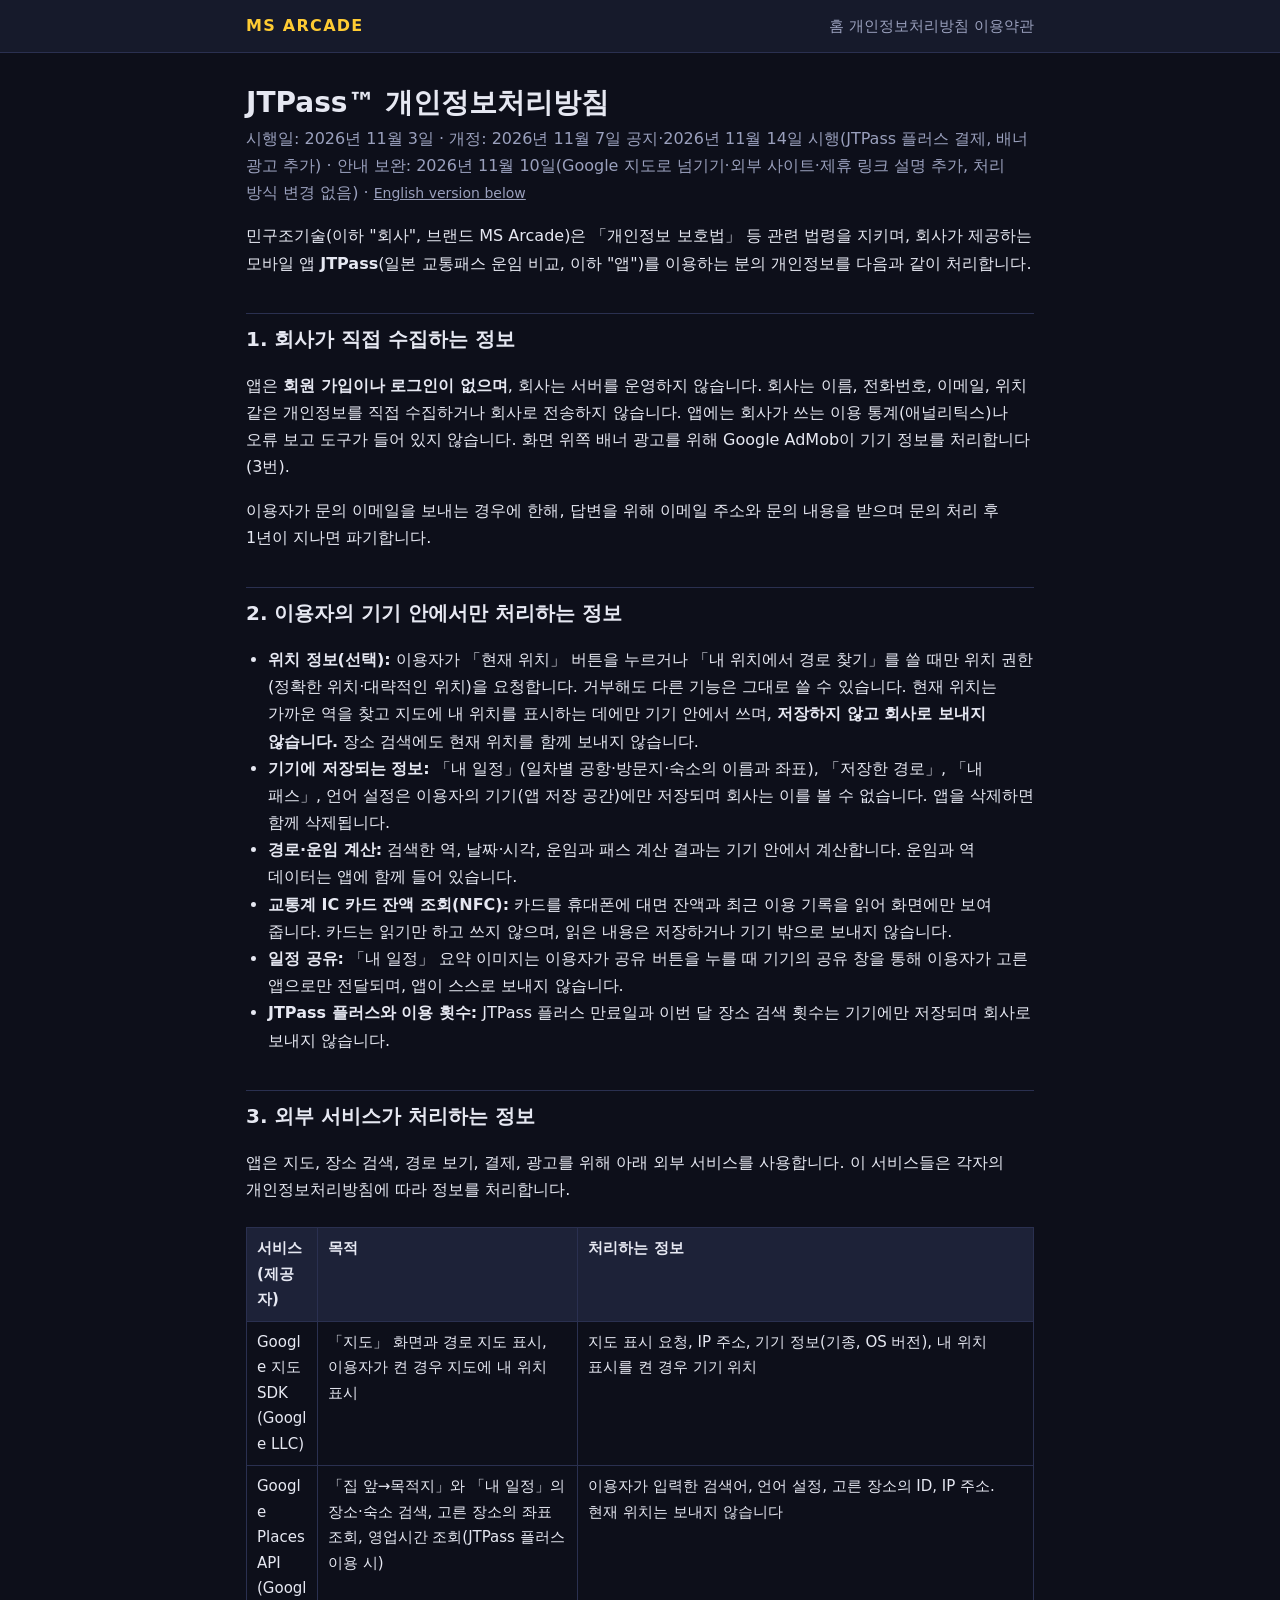
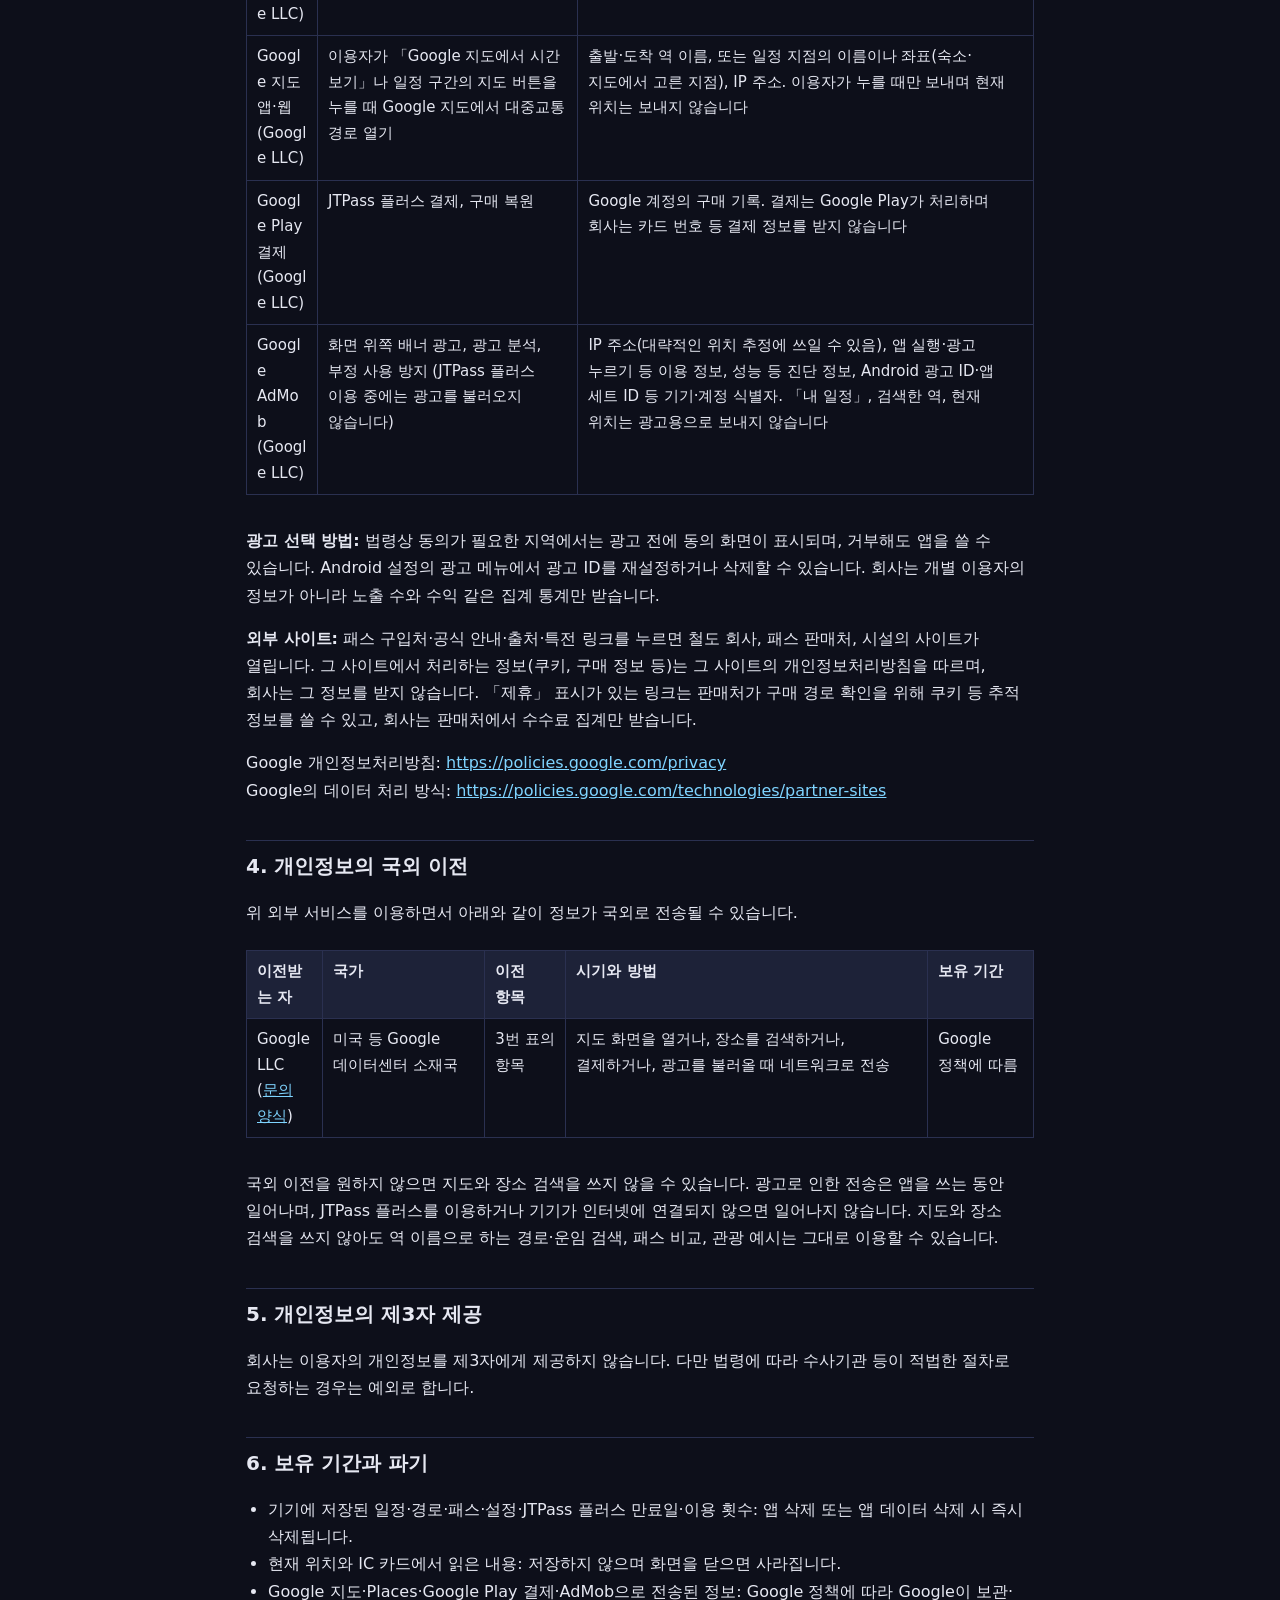
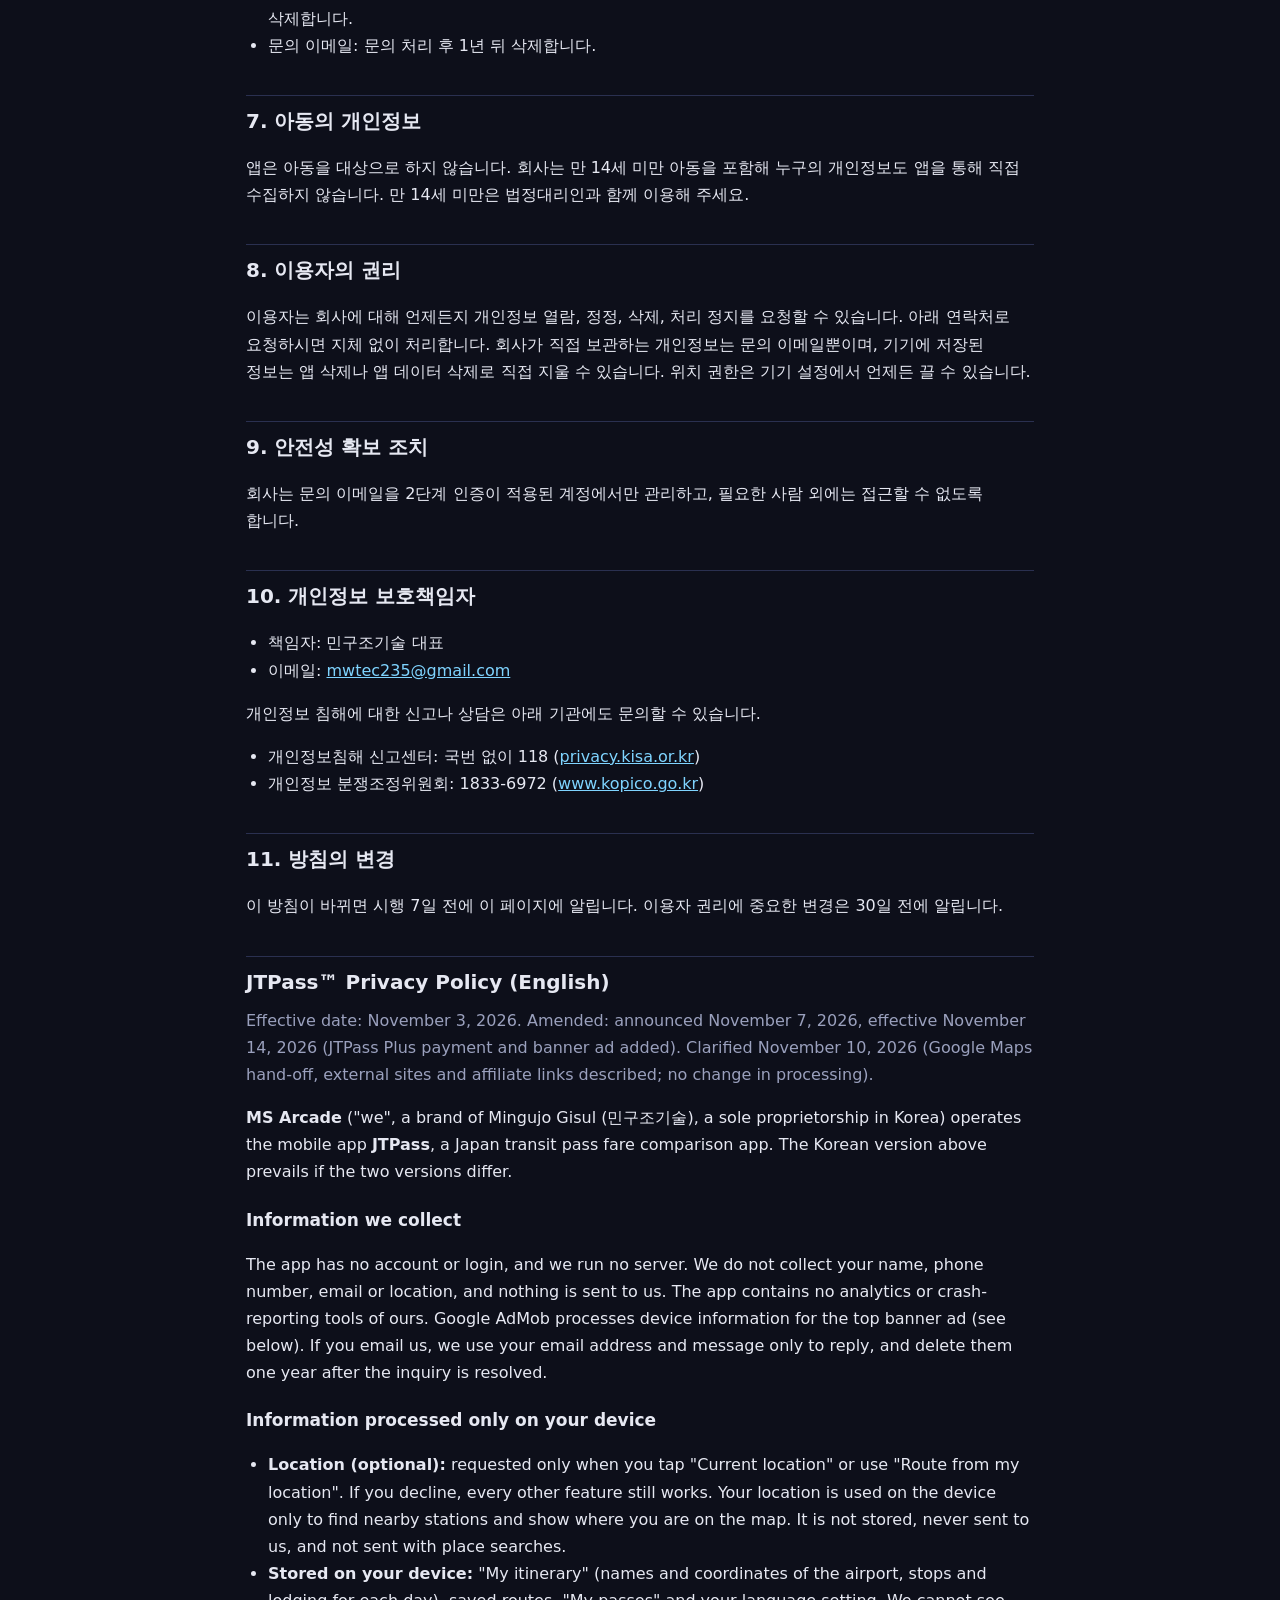
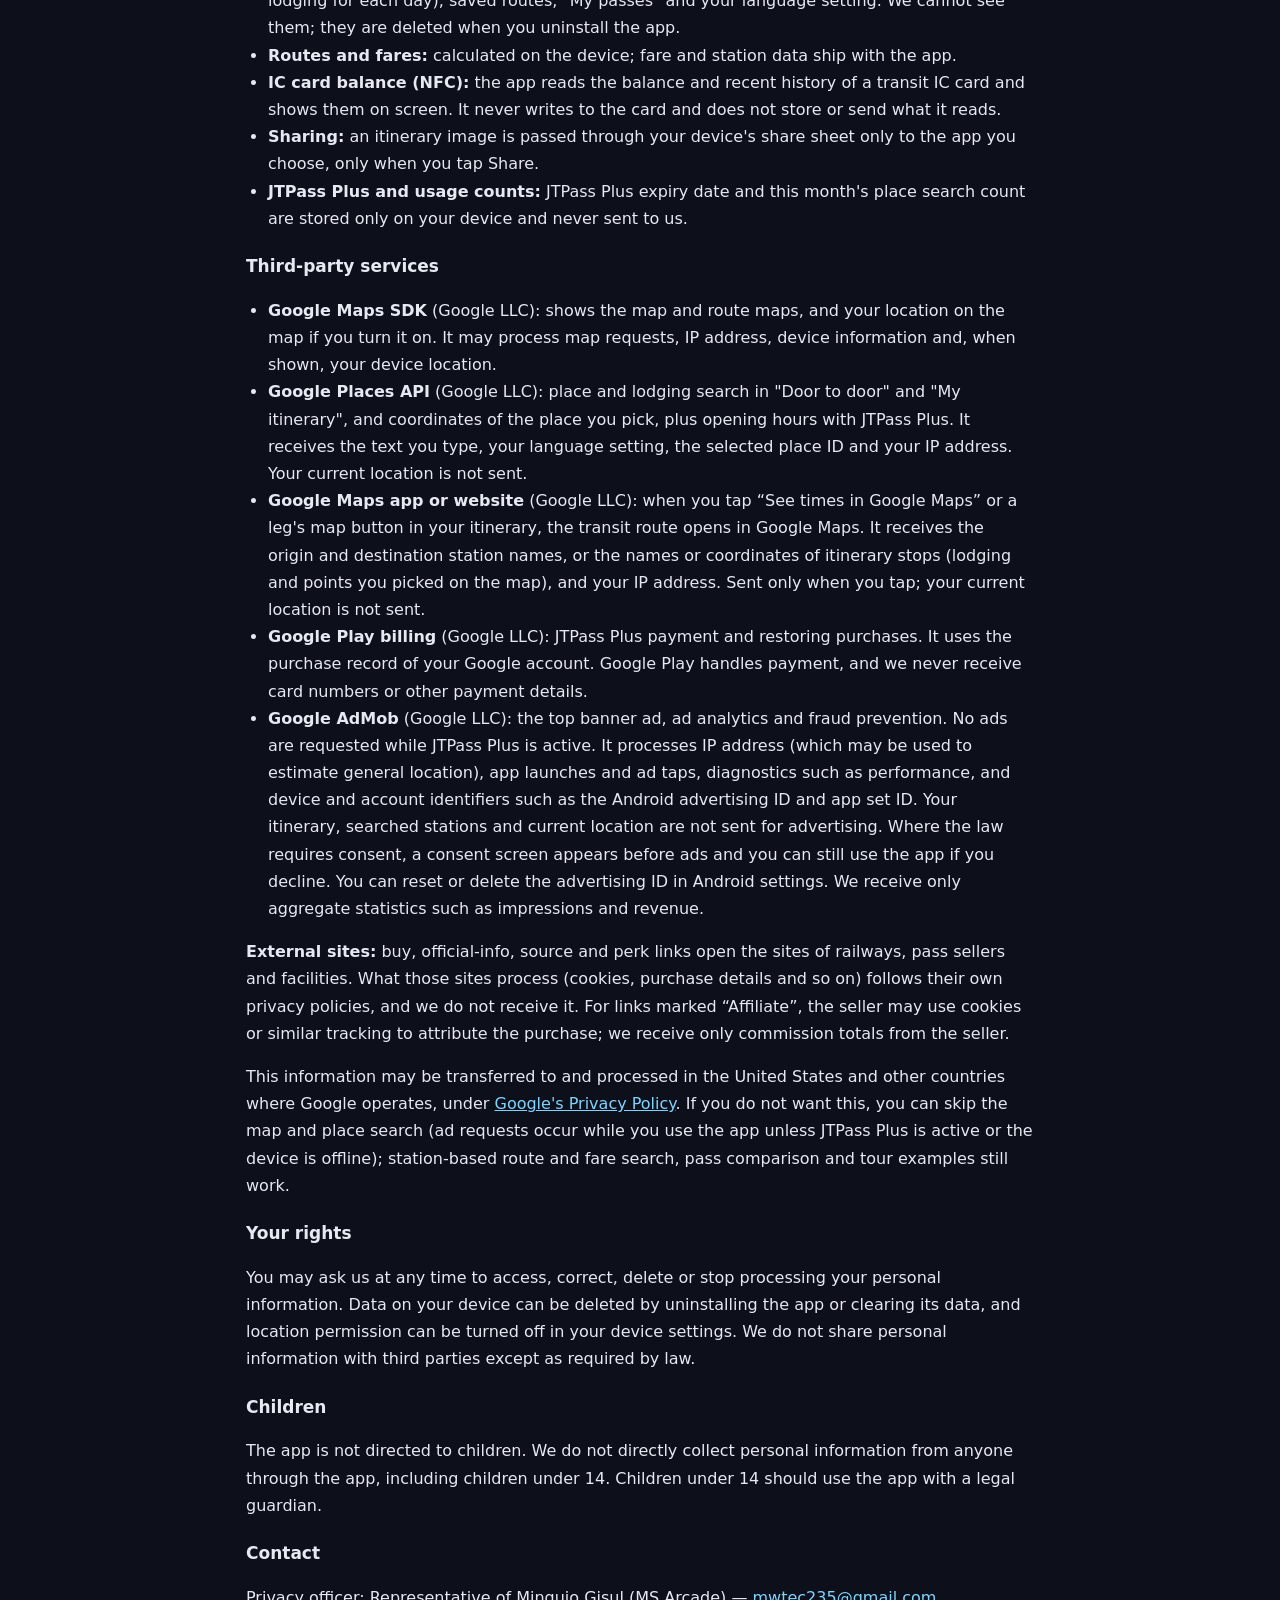
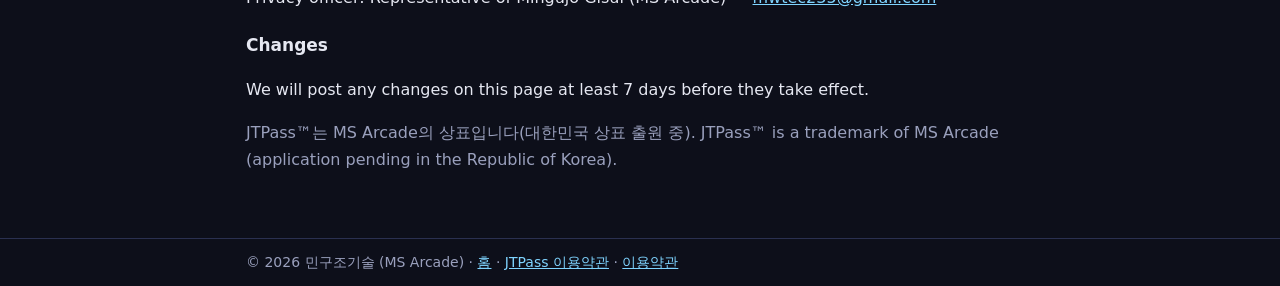
==== jtpass-privacy.html @ 92abe472 "JTPass: trademark mark (TM, application pending in Korea) on page headings and a trademark line on t" ====
<!doctype html>
<html lang="ko">
<head>
<meta charset="utf-8">
<meta name="viewport" content="width=device-width, initial-scale=1">
<title>JTPass 개인정보처리방침 - MS Arcade</title>
<link rel="icon" href="icon.png">
<link rel="stylesheet" href="style.css">
</head>
<body>
<header><div class="bar">
  <a class="brand" href="./">MS ARCADE</a>
  <nav><a href="./">홈</a> <a href="privacy.html">개인정보처리방침</a> <a href="terms.html">이용약관</a></nav>
</div></header>
<main>
<h1>JTPass™ 개인정보처리방침</h1>
<p class="sub">시행일: 2026년 11월 3일 · 개정: 2026년 11월 7일 공지·2026년 11월 14일 시행(JTPass 플러스 결제, 배너 광고 추가) · 안내 보완: 2026년 11월 10일(Google 지도로 넘기기·외부 사이트·제휴 링크 설명 추가, 처리 방식 변경 없음) · <a href="#english" class="lang">English version below</a></p>

<p>민구조기술(이하 "회사", 브랜드 MS Arcade)은 「개인정보 보호법」 등 관련 법령을 지키며,
회사가 제공하는 모바일 앱 <b>JTPass</b>(일본 교통패스 운임 비교, 이하 "앱")를 이용하는 분의 개인정보를 다음과 같이 처리합니다.</p>

<h2>1. 회사가 직접 수집하는 정보</h2>
<p>앱은 <b>회원 가입이나 로그인이 없으며</b>, 회사는 서버를 운영하지 않습니다. 회사는 이름, 전화번호, 이메일, 위치 같은 개인정보를 직접 수집하거나 회사로 전송하지 않습니다.
앱에는 회사가 쓰는 이용 통계(애널리틱스)나 오류 보고 도구가 들어 있지 않습니다. 화면 위쪽 배너 광고를 위해 Google AdMob이 기기 정보를 처리합니다(3번).</p>
<p>이용자가 문의 이메일을 보내는 경우에 한해, 답변을 위해 이메일 주소와 문의 내용을 받으며 문의 처리 후 1년이 지나면 파기합니다.</p>

<h2>2. 이용자의 기기 안에서만 처리하는 정보</h2>
<ul>
<li><b>위치 정보(선택):</b> 이용자가 「현재 위치」 버튼을 누르거나 「내 위치에서 경로 찾기」를 쓸 때만 위치 권한(정확한 위치·대략적인 위치)을 요청합니다. 거부해도 다른 기능은 그대로 쓸 수 있습니다. 현재 위치는 가까운 역을 찾고 지도에 내 위치를 표시하는 데에만 기기 안에서 쓰며, <b>저장하지 않고 회사로 보내지 않습니다.</b> 장소 검색에도 현재 위치를 함께 보내지 않습니다.</li>
<li><b>기기에 저장되는 정보:</b> 「내 일정」(일차별 공항·방문지·숙소의 이름과 좌표), 「저장한 경로」, 「내 패스」, 언어 설정은 이용자의 기기(앱 저장 공간)에만 저장되며 회사는 이를 볼 수 없습니다. 앱을 삭제하면 함께 삭제됩니다.</li>
<li><b>경로·운임 계산:</b> 검색한 역, 날짜·시각, 운임과 패스 계산 결과는 기기 안에서 계산합니다. 운임과 역 데이터는 앱에 함께 들어 있습니다.</li>
<li><b>교통계 IC 카드 잔액 조회(NFC):</b> 카드를 휴대폰에 대면 잔액과 최근 이용 기록을 읽어 화면에만 보여 줍니다. 카드는 읽기만 하고 쓰지 않으며, 읽은 내용은 저장하거나 기기 밖으로 보내지 않습니다.</li>
<li><b>일정 공유:</b> 「내 일정」 요약 이미지는 이용자가 공유 버튼을 누를 때 기기의 공유 창을 통해 이용자가 고른 앱으로만 전달되며, 앱이 스스로 보내지 않습니다.</li>
<li><b>JTPass 플러스와 이용 횟수:</b> JTPass 플러스 만료일과 이번 달 장소 검색 횟수는 기기에만 저장되며 회사로 보내지 않습니다.</li>
</ul>

<h2>3. 외부 서비스가 처리하는 정보</h2>
<p>앱은 지도, 장소 검색, 경로 보기, 결제, 광고를 위해 아래 외부 서비스를 사용합니다. 이 서비스들은 각자의 개인정보처리방침에 따라 정보를 처리합니다.</p>
<div class="tablewrap"><table>
<tr><th>서비스(제공자)</th><th>목적</th><th>처리하는 정보</th></tr>
<tr><td>Google 지도 SDK<br>(Google LLC)</td><td>「지도」 화면과 경로 지도 표시, 이용자가 켠 경우 지도에 내 위치 표시</td><td>지도 표시 요청, IP 주소, 기기 정보(기종, OS 버전), 내 위치 표시를 켠 경우 기기 위치</td></tr>
<tr><td>Google Places API<br>(Google LLC)</td><td>「집 앞→목적지」와 「내 일정」의 장소·숙소 검색, 고른 장소의 좌표 조회, 영업시간 조회(JTPass 플러스 이용 시)</td><td>이용자가 입력한 검색어, 언어 설정, 고른 장소의 ID, IP 주소. 현재 위치는 보내지 않습니다</td></tr>
<tr><td>Google 지도 앱·웹<br>(Google LLC)</td><td>이용자가 「Google 지도에서 시간 보기」나 일정 구간의 지도 버튼을 누를 때 Google 지도에서 대중교통 경로 열기</td><td>출발·도착 역 이름, 또는 일정 지점의 이름이나 좌표(숙소·지도에서 고른 지점), IP 주소. 이용자가 누를 때만 보내며 현재 위치는 보내지 않습니다</td></tr>
<tr><td>Google Play 결제<br>(Google LLC)</td><td>JTPass 플러스 결제, 구매 복원</td><td>Google 계정의 구매 기록. 결제는 Google Play가 처리하며 회사는 카드 번호 등 결제 정보를 받지 않습니다</td></tr>
<tr><td>Google AdMob<br>(Google LLC)</td><td>화면 위쪽 배너 광고, 광고 분석, 부정 사용 방지 (JTPass 플러스 이용 중에는 광고를 불러오지 않습니다)</td><td>IP 주소(대략적인 위치 추정에 쓰일 수 있음), 앱 실행·광고 누르기 등 이용 정보, 성능 등 진단 정보, Android 광고 ID·앱 세트 ID 등 기기·계정 식별자. 「내 일정」, 검색한 역, 현재 위치는 광고용으로 보내지 않습니다</td></tr>
</table></div>
<p><b>광고 선택 방법:</b> 법령상 동의가 필요한 지역에서는 광고 전에 동의 화면이 표시되며, 거부해도 앱을 쓸 수 있습니다. Android 설정의 광고 메뉴에서 광고 ID를 재설정하거나 삭제할 수 있습니다. 회사는 개별 이용자의 정보가 아니라 노출 수와 수익 같은 집계 통계만 받습니다.</p>
<p><b>외부 사이트:</b> 패스 구입처·공식 안내·출처·특전 링크를 누르면 철도 회사, 패스 판매처, 시설의 사이트가 열립니다. 그 사이트에서 처리하는 정보(쿠키, 구매 정보 등)는 그 사이트의 개인정보처리방침을 따르며, 회사는 그 정보를 받지 않습니다. 「제휴」 표시가 있는 링크는 판매처가 구매 경로 확인을 위해 쿠키 등 추적 정보를 쓸 수 있고, 회사는 판매처에서 수수료 집계만 받습니다.</p>
<p>Google 개인정보처리방침: <a href="https://policies.google.com/privacy?hl=ko">https://policies.google.com/privacy</a><br>
Google의 데이터 처리 방식: <a href="https://policies.google.com/technologies/partner-sites?hl=ko">https://policies.google.com/technologies/partner-sites</a></p>

<h2>4. 개인정보의 국외 이전</h2>
<p>위 외부 서비스를 이용하면서 아래와 같이 정보가 국외로 전송될 수 있습니다.</p>
<div class="tablewrap"><table>
<tr><th>이전받는 자</th><th>국가</th><th>이전 항목</th><th>시기와 방법</th><th>보유 기간</th></tr>
<tr><td>Google LLC<br>(<a href="https://support.google.com/policies/contact/general_privacy_form">문의 양식</a>)</td><td>미국 등 Google 데이터센터 소재국</td><td>3번 표의 항목</td><td>지도 화면을 열거나, 장소를 검색하거나, 결제하거나, 광고를 불러올 때 네트워크로 전송</td><td>Google 정책에 따름</td></tr>
</table></div>
<p>국외 이전을 원하지 않으면 지도와 장소 검색을 쓰지 않을 수 있습니다. 광고로 인한 전송은 앱을 쓰는 동안 일어나며, JTPass 플러스를 이용하거나 기기가 인터넷에 연결되지 않으면 일어나지 않습니다. 지도와 장소 검색을 쓰지 않아도 역 이름으로 하는 경로·운임 검색, 패스 비교, 관광 예시는 그대로 이용할 수 있습니다.</p>

<h2>5. 개인정보의 제3자 제공</h2>
<p>회사는 이용자의 개인정보를 제3자에게 제공하지 않습니다. 다만 법령에 따라 수사기관 등이 적법한 절차로 요청하는 경우는 예외로 합니다.</p>

<h2>6. 보유 기간과 파기</h2>
<ul>
<li>기기에 저장된 일정·경로·패스·설정·JTPass 플러스 만료일·이용 횟수: 앱 삭제 또는 앱 데이터 삭제 시 즉시 삭제됩니다.</li>
<li>현재 위치와 IC 카드에서 읽은 내용: 저장하지 않으며 화면을 닫으면 사라집니다.</li>
<li>Google 지도·Places·Google Play 결제·AdMob으로 전송된 정보: Google 정책에 따라 Google이 보관·삭제합니다.</li>
<li>문의 이메일: 문의 처리 후 1년 뒤 삭제합니다.</li>
</ul>

<h2>7. 아동의 개인정보</h2>
<p>앱은 아동을 대상으로 하지 않습니다. 회사는 만 14세 미만 아동을 포함해 누구의 개인정보도 앱을 통해 직접 수집하지 않습니다. 만 14세 미만은 법정대리인과 함께 이용해 주세요.</p>

<h2>8. 이용자의 권리</h2>
<p>이용자는 회사에 대해 언제든지 개인정보 열람, 정정, 삭제, 처리 정지를 요청할 수 있습니다. 아래 연락처로 요청하시면 지체 없이 처리합니다.
회사가 직접 보관하는 개인정보는 문의 이메일뿐이며, 기기에 저장된 정보는 앱 삭제나 앱 데이터 삭제로 직접 지울 수 있습니다. 위치 권한은 기기 설정에서 언제든 끌 수 있습니다.</p>

<h2>9. 안전성 확보 조치</h2>
<p>회사는 문의 이메일을 2단계 인증이 적용된 계정에서만 관리하고, 필요한 사람 외에는 접근할 수 없도록 합니다.</p>

<h2>10. 개인정보 보호책임자</h2>
<ul>
<li>책임자: 민구조기술 대표</li>
<li>이메일: <a href="mailto:mwtec235@gmail.com">mwtec235@gmail.com</a></li>
</ul>
<p>개인정보 침해에 대한 신고나 상담은 아래 기관에도 문의할 수 있습니다.</p>
<ul>
<li>개인정보침해 신고센터: 국번 없이 118 (<a href="https://privacy.kisa.or.kr">privacy.kisa.or.kr</a>)</li>
<li>개인정보 분쟁조정위원회: 1833-6972 (<a href="https://www.kopico.go.kr">www.kopico.go.kr</a>)</li>
</ul>

<h2>11. 방침의 변경</h2>
<p>이 방침이 바뀌면 시행 7일 전에 이 페이지에 알립니다. 이용자 권리에 중요한 변경은 30일 전에 알립니다.</p>

<h2 id="english" lang="en">JTPass™ Privacy Policy (English)</h2>
<div lang="en">
<p class="sub">Effective date: November 3, 2026. Amended: announced November 7, 2026, effective November 14, 2026 (JTPass Plus payment and banner ad added). Clarified November 10, 2026 (Google Maps hand-off, external sites and affiliate links described; no change in processing).</p>
<p><b>MS Arcade</b> ("we", a brand of Mingujo Gisul (민구조기술), a sole proprietorship in Korea) operates the mobile app <b>JTPass</b>, a Japan transit pass fare comparison app. The Korean version above prevails if the two versions differ.</p>
<h3>Information we collect</h3>
<p>The app has no account or login, and we run no server. We do not collect your name, phone number, email or location, and nothing is sent to us. The app contains no analytics or crash-reporting tools of ours. Google AdMob processes device information for the top banner ad (see below).
If you email us, we use your email address and message only to reply, and delete them one year after the inquiry is resolved.</p>
<h3>Information processed only on your device</h3>
<ul>
<li><b>Location (optional):</b> requested only when you tap "Current location" or use "Route from my location". If you decline, every other feature still works. Your location is used on the device only to find nearby stations and show where you are on the map. It is not stored, never sent to us, and not sent with place searches.</li>
<li><b>Stored on your device:</b> "My itinerary" (names and coordinates of the airport, stops and lodging for each day), saved routes, "My passes" and your language setting. We cannot see them; they are deleted when you uninstall the app.</li>
<li><b>Routes and fares:</b> calculated on the device; fare and station data ship with the app.</li>
<li><b>IC card balance (NFC):</b> the app reads the balance and recent history of a transit IC card and shows them on screen. It never writes to the card and does not store or send what it reads.</li>
<li><b>Sharing:</b> an itinerary image is passed through your device's share sheet only to the app you choose, only when you tap Share.</li>
<li><b>JTPass Plus and usage counts:</b> JTPass Plus expiry date and this month's place search count are stored only on your device and never sent to us.</li>
</ul>
<h3>Third-party services</h3>
<ul>
<li><b>Google Maps SDK</b> (Google LLC): shows the map and route maps, and your location on the map if you turn it on. It may process map requests, IP address, device information and, when shown, your device location.</li>
<li><b>Google Places API</b> (Google LLC): place and lodging search in "Door to door" and "My itinerary", and coordinates of the place you pick, plus opening hours with JTPass Plus. It receives the text you type, your language setting, the selected place ID and your IP address. Your current location is not sent.</li>
<li><b>Google Maps app or website</b> (Google LLC): when you tap “See times in Google Maps” or a leg's map button in your itinerary, the transit route opens in Google Maps. It receives the origin and destination station names, or the names or coordinates of itinerary stops (lodging and points you picked on the map), and your IP address. Sent only when you tap; your current location is not sent.</li>
<li><b>Google Play billing</b> (Google LLC): JTPass Plus payment and restoring purchases. It uses the purchase record of your Google account. Google Play handles payment, and we never receive card numbers or other payment details.</li>
<li><b>Google AdMob</b> (Google LLC): the top banner ad, ad analytics and fraud prevention. No ads are requested while JTPass Plus is active. It processes IP address (which may be used to estimate general location), app launches and ad taps, diagnostics such as performance, and device and account identifiers such as the Android advertising ID and app set ID. Your itinerary, searched stations and current location are not sent for advertising. Where the law requires consent, a consent screen appears before ads and you can still use the app if you decline. You can reset or delete the advertising ID in Android settings. We receive only aggregate statistics such as impressions and revenue.</li>
</ul>
<p><b>External sites:</b> buy, official-info, source and perk links open the sites of railways, pass sellers and facilities. What those sites process (cookies, purchase details and so on) follows their own privacy policies, and we do not receive it. For links marked “Affiliate”, the seller may use cookies or similar tracking to attribute the purchase; we receive only commission totals from the seller.</p>
<p>This information may be transferred to and processed in the United States and other countries where Google operates, under <a href="https://policies.google.com/privacy">Google's Privacy Policy</a>. If you do not want this, you can skip the map and place search (ad requests occur while you use the app unless JTPass Plus is active or the device is offline); station-based route and fare search, pass comparison and tour examples still work.</p>
<h3>Your rights</h3>
<p>You may ask us at any time to access, correct, delete or stop processing your personal information. Data on your device can be deleted by uninstalling the app or clearing its data, and location permission can be turned off in your device settings. We do not share personal information with third parties except as required by law.</p>
<h3>Children</h3>
<p>The app is not directed to children. We do not directly collect personal information from anyone through the app, including children under 14. Children under 14 should use the app with a legal guardian.</p>
<h3>Contact</h3>
<p>Privacy officer: Representative of Mingujo Gisul (MS Arcade) — <a href="mailto:mwtec235@gmail.com">mwtec235@gmail.com</a></p>
<h3>Changes</h3>
<p>We will post any changes on this page at least 7 days before they take effect.</p>
</div>
<p class="sub" id="trademark">JTPass™는 MS Arcade의 상표입니다(대한민국 상표 출원 중). <span lang="en">JTPass™ is a trademark of MS Arcade (application pending in the Republic of Korea).</span></p>
</main>
<footer><div class="bar">© 2026 민구조기술 (MS Arcade) · <a href="./">홈</a> · <a href="jtpass-terms.html">JTPass 이용약관</a> · <a href="terms.html">이용약관</a></div></footer>
</body>
</html>
---- style.css ----
:root {
  --bg: #0d0f1a;
  --panel: #161a2b;
  --line: #2a3050;
  --text: #e6e8f2;
  --muted: #9aa0bd;
  --accent: #ffcc33;
  --accent2: #ff5a5a;
  --link: #7fd4ff;
}
* { box-sizing: border-box; }
html { -webkit-text-size-adjust: 100%; }
body {
  margin: 0;
  background: var(--bg);
  color: var(--text);
  font: 16px/1.7 system-ui, -apple-system, "Segoe UI", "Malgun Gothic", "Apple SD Gothic Neo", sans-serif;
  word-break: keep-all;
  overflow-wrap: anywhere;
}
a { color: var(--link); }
header {
  border-bottom: 1px solid var(--line);
  background: var(--panel);
}
.bar {
  max-width: 820px;
  margin: 0 auto;
  padding: 12px 16px;
  display: flex;
  flex-wrap: wrap;
  gap: 8px 20px;
  align-items: center;
}
.brand {
  font-weight: 800;
  letter-spacing: .08em;
  color: var(--accent);
  text-decoration: none;
  margin-right: auto;
}
nav a { color: var(--muted); text-decoration: none; font-size: 15px; }
nav a:hover, nav a[aria-current] { color: var(--text); }
main { max-width: 820px; margin: 0 auto; padding: 24px 16px 48px; }
h1 { font-size: 28px; line-height: 1.3; margin: 8px 0 4px; }
h2 { font-size: 20px; margin: 36px 0 8px; padding-top: 8px; border-top: 1px solid var(--line); }
h3 { font-size: 17px; margin: 20px 0 4px; }
.sub { color: var(--muted); margin: 0 0 16px; }
.hero { display: flex; gap: 20px; align-items: center; flex-wrap: wrap; margin: 16px 0 8px; }
.hero img {
  width: 96px; height: 96px;
  image-rendering: pixelated;
  border-radius: 20px;
  border: 2px solid var(--line);
}
.title {
  font-size: 34px;
  font-weight: 900;
  letter-spacing: .06em;
  color: var(--accent);
  text-shadow: 3px 3px 0 var(--accent2);
  margin: 0;
}
.card {
  background: var(--panel);
  border: 1px solid var(--line);
  border-radius: 10px;
  padding: 16px 18px;
  margin: 16px 0;
}
.lang { font-size: 14px; color: var(--muted); }
table { border-collapse: collapse; width: 100%; margin: 8px 0 16px; font-size: 15px; }
.tablewrap { overflow-x: auto; }
th, td { border: 1px solid var(--line); padding: 8px 10px; text-align: left; vertical-align: top; }
th { background: #1d2238; }
ul, ol { padding-left: 22px; }
footer {
  border-top: 1px solid var(--line);
  color: var(--muted);
  font-size: 14px;
}
footer .bar { display: block; }
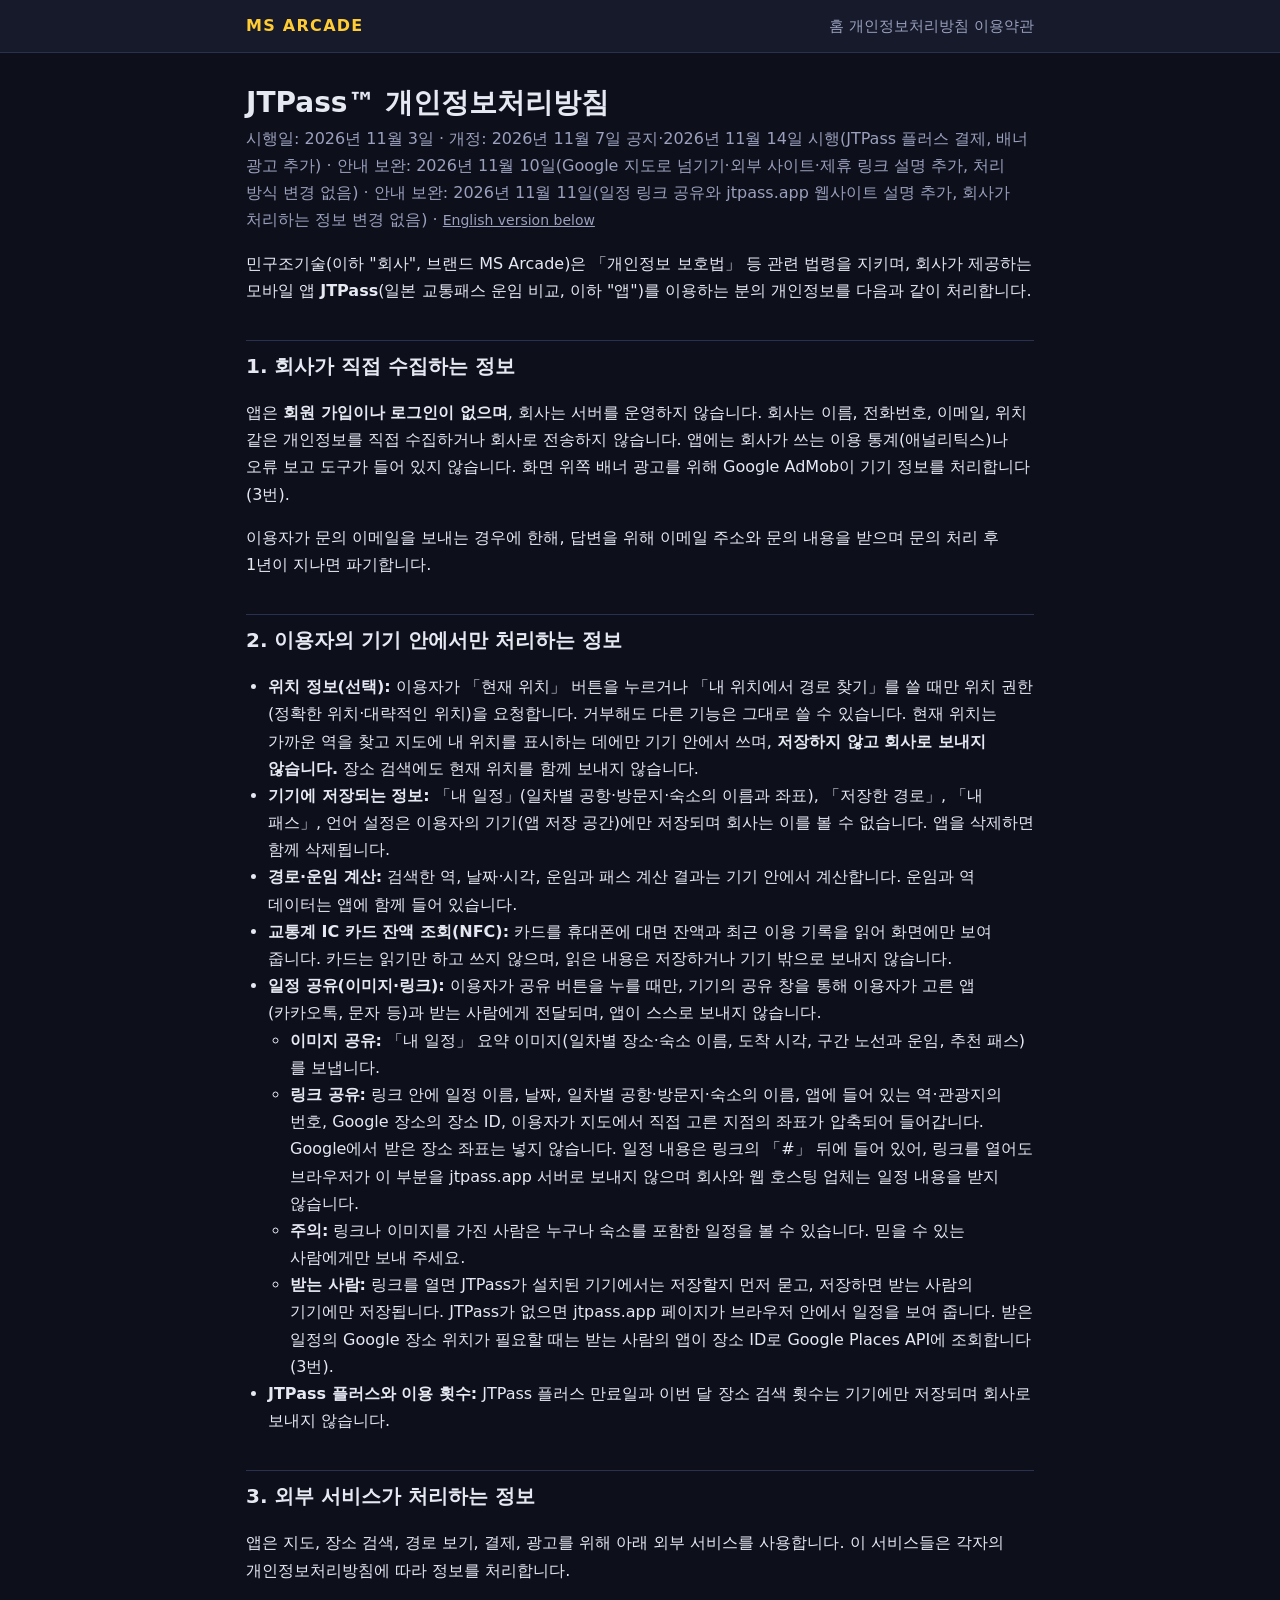
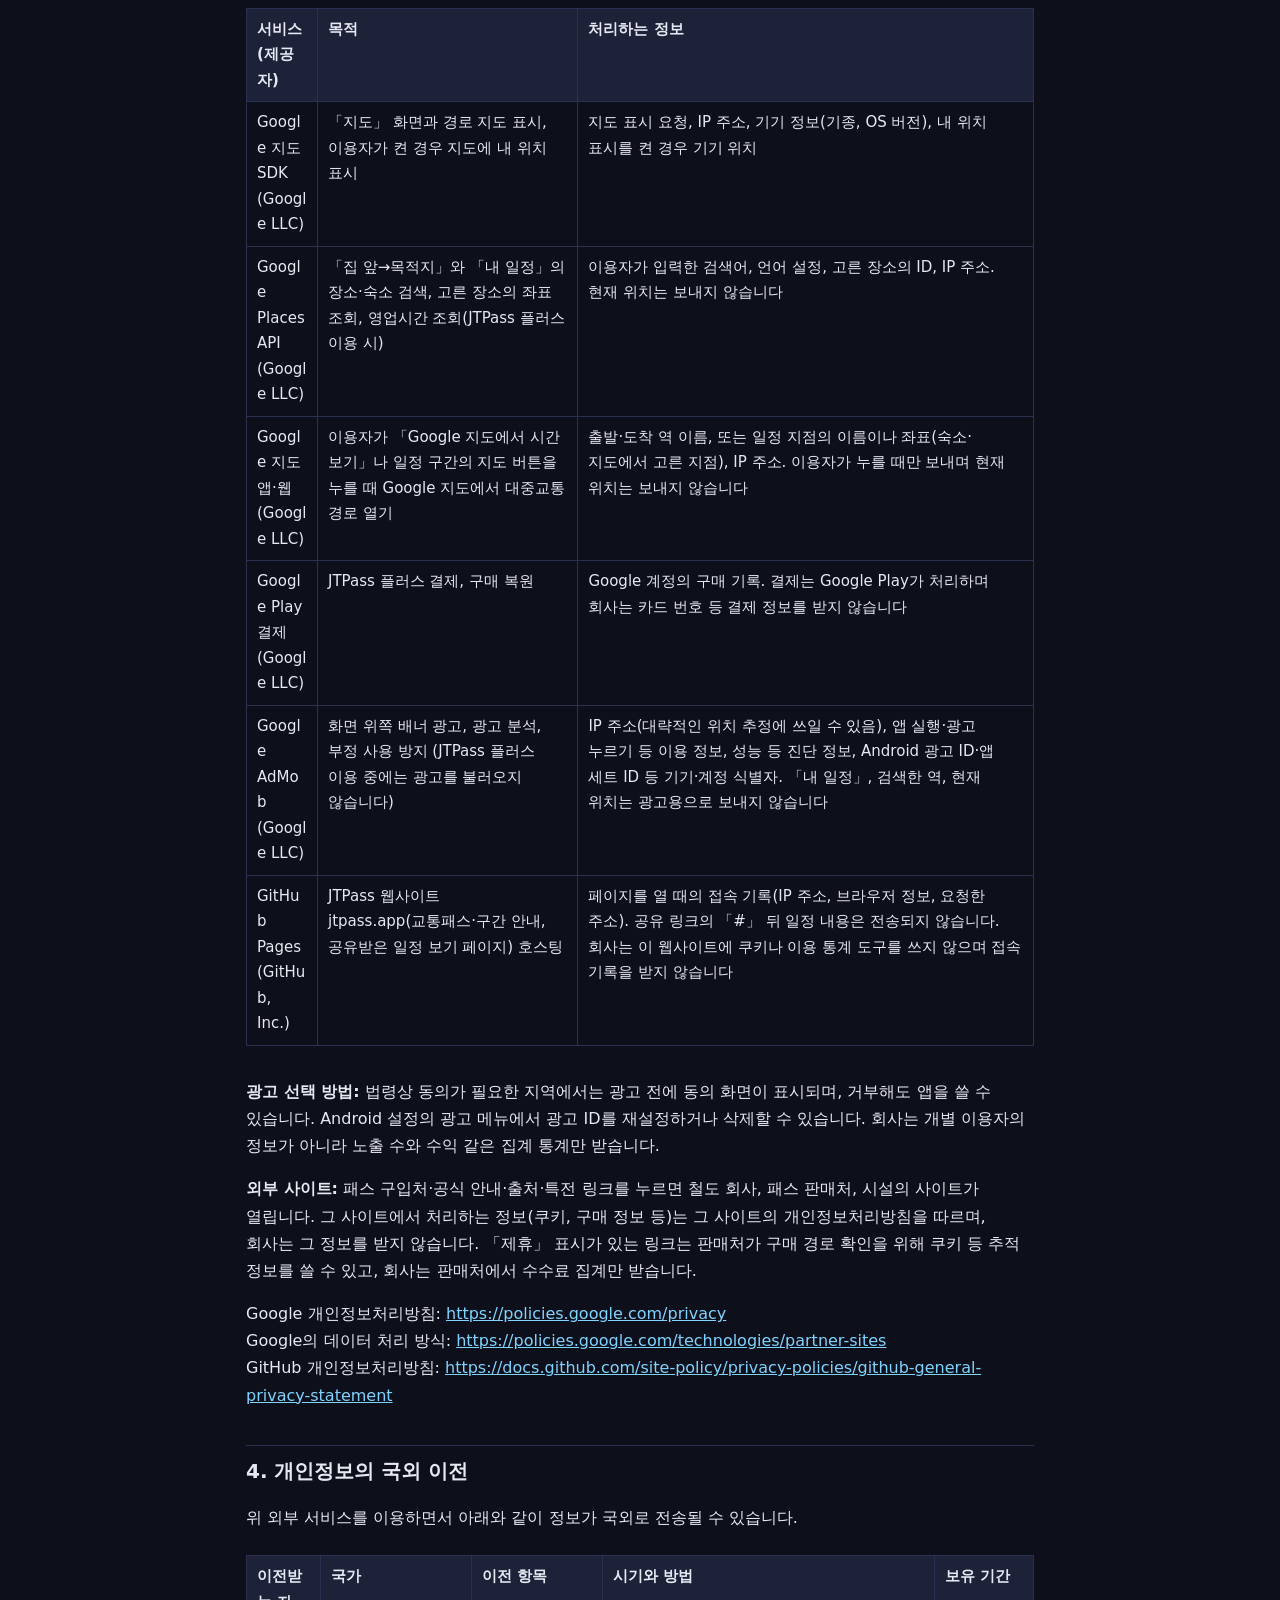
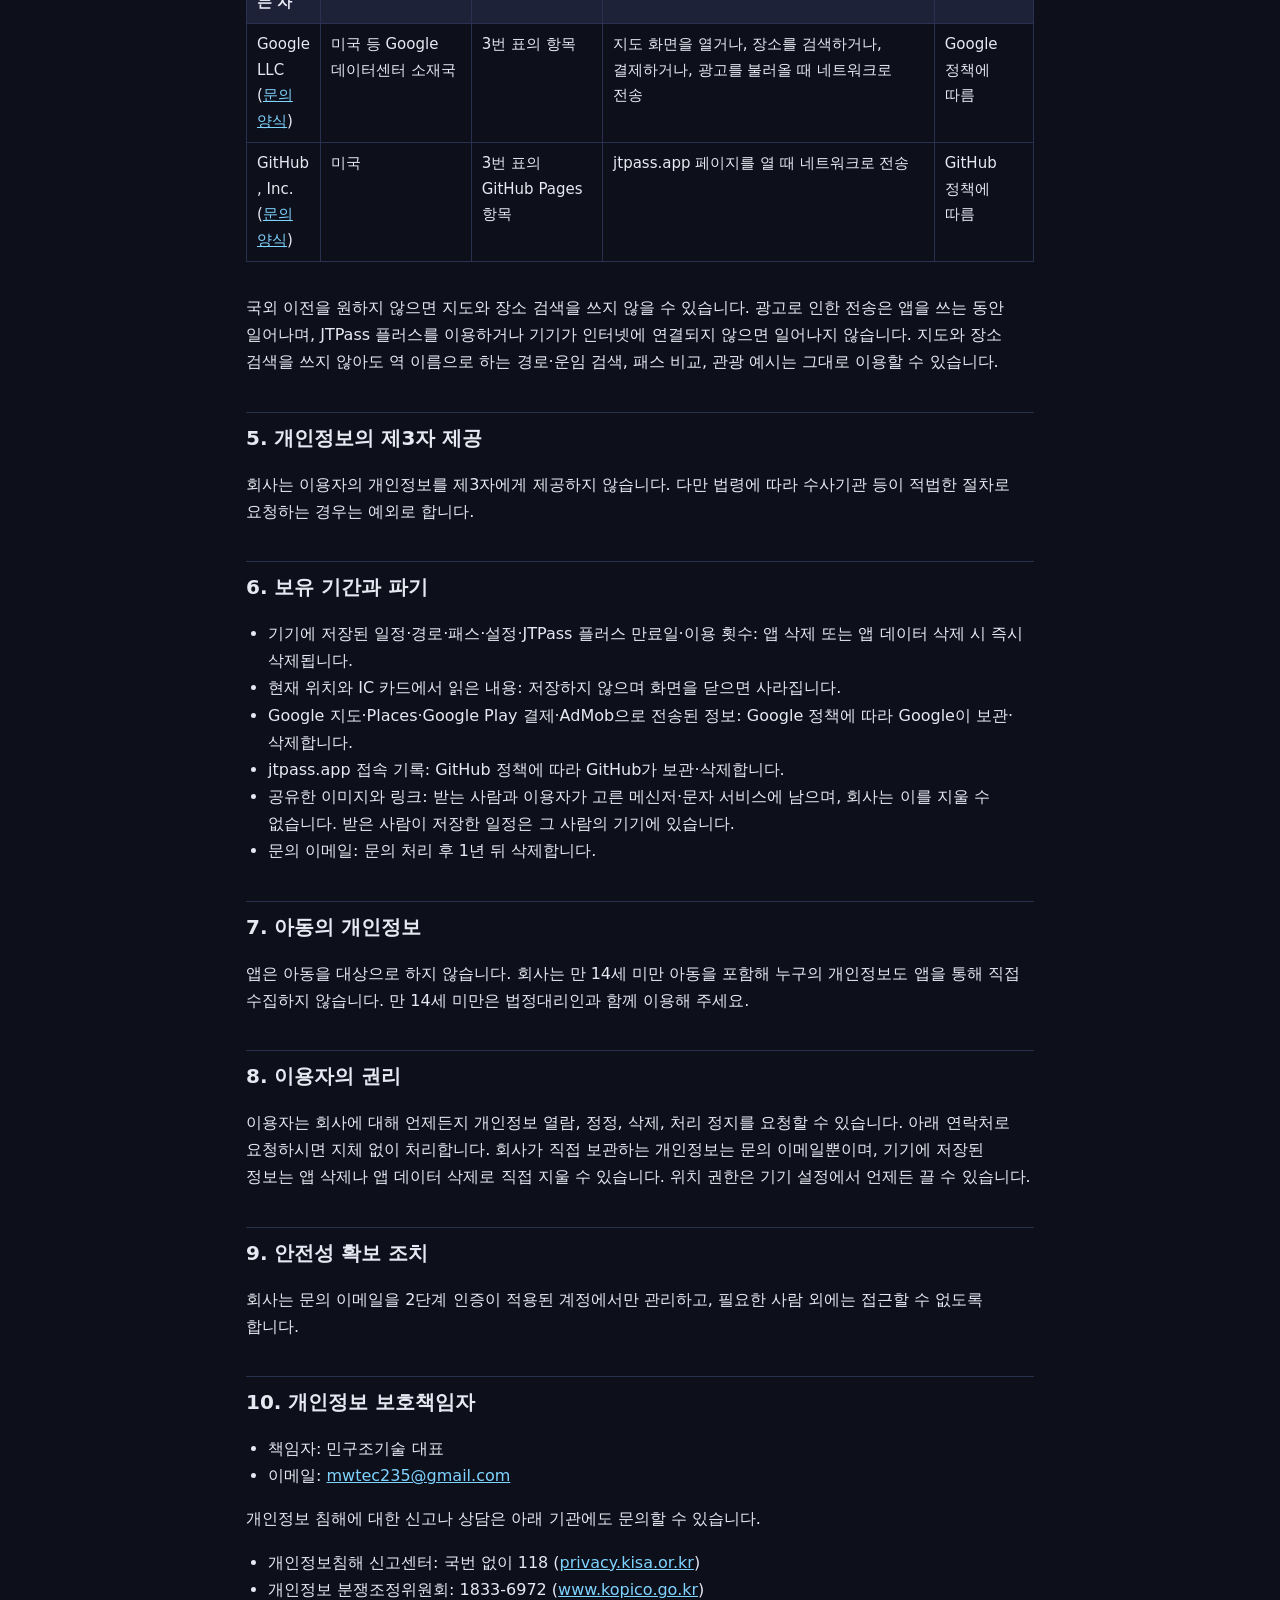
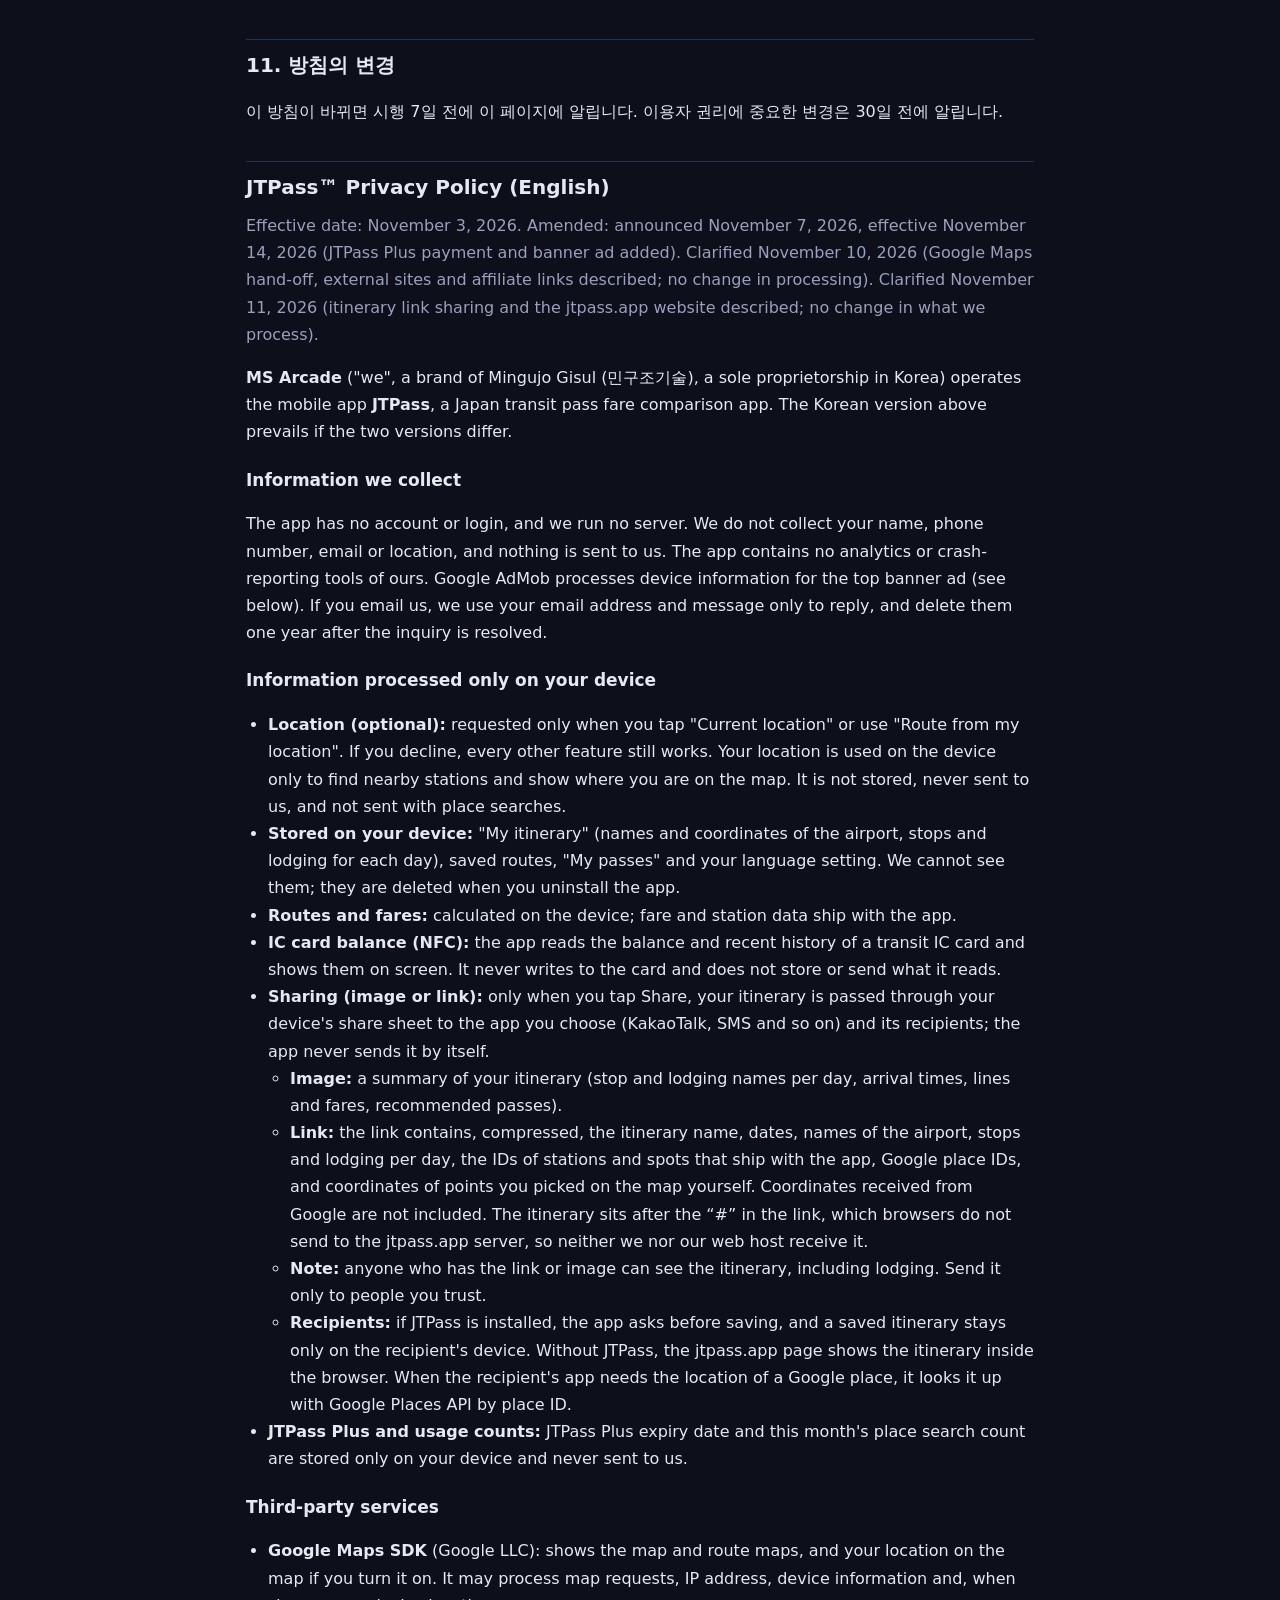
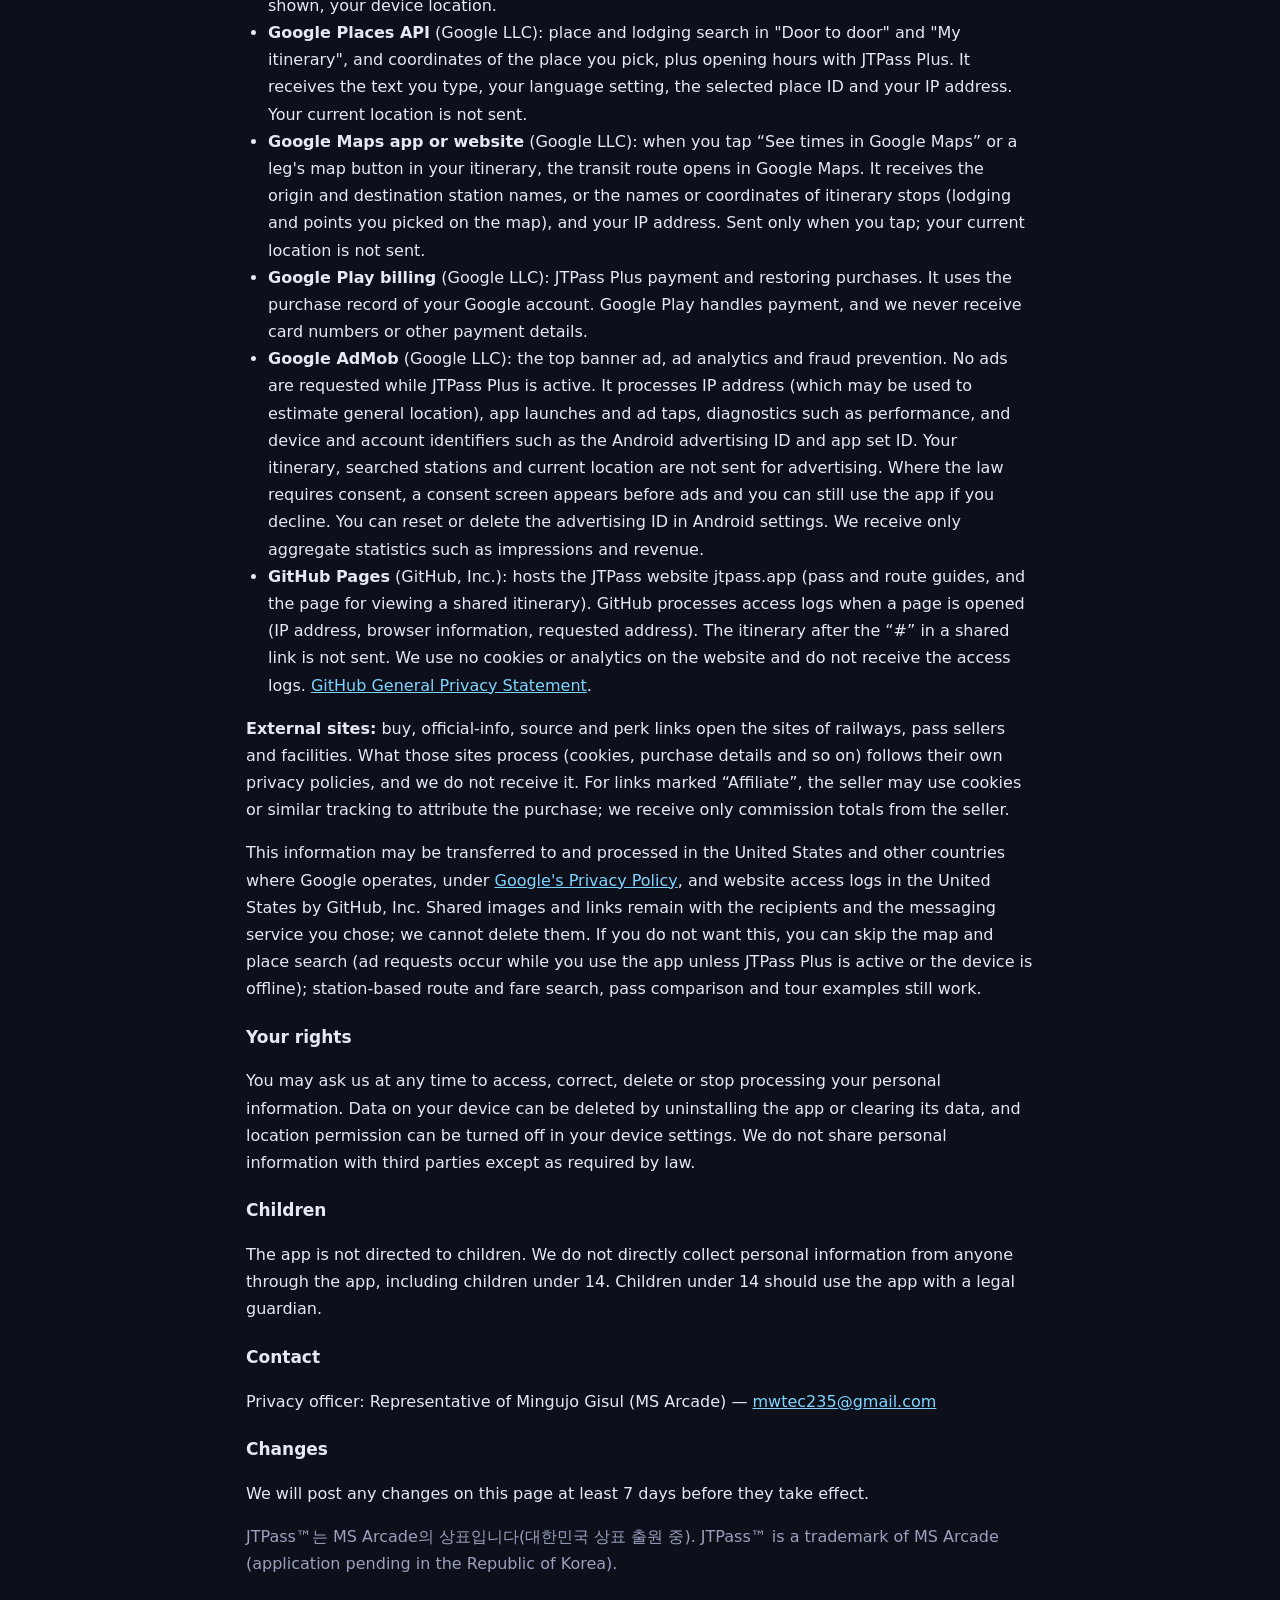
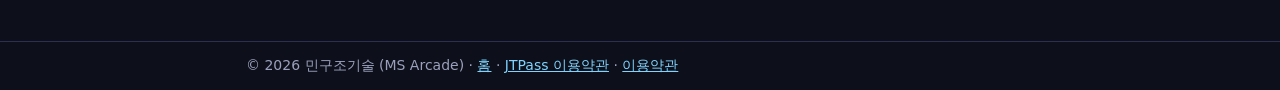
==== commit 571b1e7b: "JTPass privacy: itinerary link sharing and the jtpass.app website (GitHub Pages) described, no chang" ====
--- a/jtpass-privacy.html
+++ b/jtpass-privacy.html
@@ -14,7 +14,7 @@
 </div></header>
 <main>
 <h1>JTPass™ 개인정보처리방침</h1>
-<p class="sub">시행일: 2026년 11월 3일 · 개정: 2026년 11월 7일 공지·2026년 11월 14일 시행(JTPass 플러스 결제, 배너 광고 추가) · 안내 보완: 2026년 11월 10일(Google 지도로 넘기기·외부 사이트·제휴 링크 설명 추가, 처리 방식 변경 없음) · <a href="#english" class="lang">English version below</a></p>
+<p class="sub">시행일: 2026년 11월 3일 · 개정: 2026년 11월 7일 공지·2026년 11월 14일 시행(JTPass 플러스 결제, 배너 광고 추가) · 안내 보완: 2026년 11월 10일(Google 지도로 넘기기·외부 사이트·제휴 링크 설명 추가, 처리 방식 변경 없음) · 안내 보완: 2026년 11월 11일(일정 링크 공유와 jtpass.app 웹사이트 설명 추가, 회사가 처리하는 정보 변경 없음) · <a href="#english" class="lang">English version below</a></p>
 
 <p>민구조기술(이하 "회사", 브랜드 MS Arcade)은 「개인정보 보호법」 등 관련 법령을 지키며,
 회사가 제공하는 모바일 앱 <b>JTPass</b>(일본 교통패스 운임 비교, 이하 "앱")를 이용하는 분의 개인정보를 다음과 같이 처리합니다.</p>
@@ -30,7 +30,13 @@
 <li><b>기기에 저장되는 정보:</b> 「내 일정」(일차별 공항·방문지·숙소의 이름과 좌표), 「저장한 경로」, 「내 패스」, 언어 설정은 이용자의 기기(앱 저장 공간)에만 저장되며 회사는 이를 볼 수 없습니다. 앱을 삭제하면 함께 삭제됩니다.</li>
 <li><b>경로·운임 계산:</b> 검색한 역, 날짜·시각, 운임과 패스 계산 결과는 기기 안에서 계산합니다. 운임과 역 데이터는 앱에 함께 들어 있습니다.</li>
 <li><b>교통계 IC 카드 잔액 조회(NFC):</b> 카드를 휴대폰에 대면 잔액과 최근 이용 기록을 읽어 화면에만 보여 줍니다. 카드는 읽기만 하고 쓰지 않으며, 읽은 내용은 저장하거나 기기 밖으로 보내지 않습니다.</li>
-<li><b>일정 공유:</b> 「내 일정」 요약 이미지는 이용자가 공유 버튼을 누를 때 기기의 공유 창을 통해 이용자가 고른 앱으로만 전달되며, 앱이 스스로 보내지 않습니다.</li>
+<li><b>일정 공유(이미지·링크):</b> 이용자가 공유 버튼을 누를 때만, 기기의 공유 창을 통해 이용자가 고른 앱(카카오톡, 문자 등)과 받는 사람에게 전달되며, 앱이 스스로 보내지 않습니다.
+  <ul>
+  <li><b>이미지 공유:</b> 「내 일정」 요약 이미지(일차별 장소·숙소 이름, 도착 시각, 구간 노선과 운임, 추천 패스)를 보냅니다.</li>
+  <li><b>링크 공유:</b> 링크 안에 일정 이름, 날짜, 일차별 공항·방문지·숙소의 이름, 앱에 들어 있는 역·관광지의 번호, Google 장소의 장소 ID, 이용자가 지도에서 직접 고른 지점의 좌표가 압축되어 들어갑니다. Google에서 받은 장소 좌표는 넣지 않습니다. 일정 내용은 링크의 「#」 뒤에 들어 있어, 링크를 열어도 브라우저가 이 부분을 jtpass.app 서버로 보내지 않으며 회사와 웹 호스팅 업체는 일정 내용을 받지 않습니다.</li>
+  <li><b>주의:</b> 링크나 이미지를 가진 사람은 누구나 숙소를 포함한 일정을 볼 수 있습니다. 믿을 수 있는 사람에게만 보내 주세요.</li>
+  <li><b>받는 사람:</b> 링크를 열면 JTPass가 설치된 기기에서는 저장할지 먼저 묻고, 저장하면 받는 사람의 기기에만 저장됩니다. JTPass가 없으면 jtpass.app 페이지가 브라우저 안에서 일정을 보여 줍니다. 받은 일정의 Google 장소 위치가 필요할 때는 받는 사람의 앱이 장소 ID로 Google Places API에 조회합니다(3번).</li>
+  </ul></li>
 <li><b>JTPass 플러스와 이용 횟수:</b> JTPass 플러스 만료일과 이번 달 장소 검색 횟수는 기기에만 저장되며 회사로 보내지 않습니다.</li>
 </ul>
 
@@ -43,17 +49,20 @@
 <tr><td>Google 지도 앱·웹<br>(Google LLC)</td><td>이용자가 「Google 지도에서 시간 보기」나 일정 구간의 지도 버튼을 누를 때 Google 지도에서 대중교통 경로 열기</td><td>출발·도착 역 이름, 또는 일정 지점의 이름이나 좌표(숙소·지도에서 고른 지점), IP 주소. 이용자가 누를 때만 보내며 현재 위치는 보내지 않습니다</td></tr>
 <tr><td>Google Play 결제<br>(Google LLC)</td><td>JTPass 플러스 결제, 구매 복원</td><td>Google 계정의 구매 기록. 결제는 Google Play가 처리하며 회사는 카드 번호 등 결제 정보를 받지 않습니다</td></tr>
 <tr><td>Google AdMob<br>(Google LLC)</td><td>화면 위쪽 배너 광고, 광고 분석, 부정 사용 방지 (JTPass 플러스 이용 중에는 광고를 불러오지 않습니다)</td><td>IP 주소(대략적인 위치 추정에 쓰일 수 있음), 앱 실행·광고 누르기 등 이용 정보, 성능 등 진단 정보, Android 광고 ID·앱 세트 ID 등 기기·계정 식별자. 「내 일정」, 검색한 역, 현재 위치는 광고용으로 보내지 않습니다</td></tr>
+<tr><td>GitHub Pages<br>(GitHub, Inc.)</td><td>JTPass 웹사이트 jtpass.app(교통패스·구간 안내, 공유받은 일정 보기 페이지) 호스팅</td><td>페이지를 열 때의 접속 기록(IP 주소, 브라우저 정보, 요청한 주소). 공유 링크의 「#」 뒤 일정 내용은 전송되지 않습니다. 회사는 이 웹사이트에 쿠키나 이용 통계 도구를 쓰지 않으며 접속 기록을 받지 않습니다</td></tr>
 </table></div>
 <p><b>광고 선택 방법:</b> 법령상 동의가 필요한 지역에서는 광고 전에 동의 화면이 표시되며, 거부해도 앱을 쓸 수 있습니다. Android 설정의 광고 메뉴에서 광고 ID를 재설정하거나 삭제할 수 있습니다. 회사는 개별 이용자의 정보가 아니라 노출 수와 수익 같은 집계 통계만 받습니다.</p>
 <p><b>외부 사이트:</b> 패스 구입처·공식 안내·출처·특전 링크를 누르면 철도 회사, 패스 판매처, 시설의 사이트가 열립니다. 그 사이트에서 처리하는 정보(쿠키, 구매 정보 등)는 그 사이트의 개인정보처리방침을 따르며, 회사는 그 정보를 받지 않습니다. 「제휴」 표시가 있는 링크는 판매처가 구매 경로 확인을 위해 쿠키 등 추적 정보를 쓸 수 있고, 회사는 판매처에서 수수료 집계만 받습니다.</p>
 <p>Google 개인정보처리방침: <a href="https://policies.google.com/privacy?hl=ko">https://policies.google.com/privacy</a><br>
-Google의 데이터 처리 방식: <a href="https://policies.google.com/technologies/partner-sites?hl=ko">https://policies.google.com/technologies/partner-sites</a></p>
+Google의 데이터 처리 방식: <a href="https://policies.google.com/technologies/partner-sites?hl=ko">https://policies.google.com/technologies/partner-sites</a><br>
+GitHub 개인정보처리방침: <a href="https://docs.github.com/ko/site-policy/privacy-policies/github-general-privacy-statement">https://docs.github.com/site-policy/privacy-policies/github-general-privacy-statement</a></p>
 
 <h2>4. 개인정보의 국외 이전</h2>
 <p>위 외부 서비스를 이용하면서 아래와 같이 정보가 국외로 전송될 수 있습니다.</p>
 <div class="tablewrap"><table>
 <tr><th>이전받는 자</th><th>국가</th><th>이전 항목</th><th>시기와 방법</th><th>보유 기간</th></tr>
 <tr><td>Google LLC<br>(<a href="https://support.google.com/policies/contact/general_privacy_form">문의 양식</a>)</td><td>미국 등 Google 데이터센터 소재국</td><td>3번 표의 항목</td><td>지도 화면을 열거나, 장소를 검색하거나, 결제하거나, 광고를 불러올 때 네트워크로 전송</td><td>Google 정책에 따름</td></tr>
+<tr><td>GitHub, Inc.<br>(<a href="https://support.github.com/contact/privacy">문의 양식</a>)</td><td>미국</td><td>3번 표의 GitHub Pages 항목</td><td>jtpass.app 페이지를 열 때 네트워크로 전송</td><td>GitHub 정책에 따름</td></tr>
 </table></div>
 <p>국외 이전을 원하지 않으면 지도와 장소 검색을 쓰지 않을 수 있습니다. 광고로 인한 전송은 앱을 쓰는 동안 일어나며, JTPass 플러스를 이용하거나 기기가 인터넷에 연결되지 않으면 일어나지 않습니다. 지도와 장소 검색을 쓰지 않아도 역 이름으로 하는 경로·운임 검색, 패스 비교, 관광 예시는 그대로 이용할 수 있습니다.</p>
 
@@ -65,6 +74,8 @@
 <li>기기에 저장된 일정·경로·패스·설정·JTPass 플러스 만료일·이용 횟수: 앱 삭제 또는 앱 데이터 삭제 시 즉시 삭제됩니다.</li>
 <li>현재 위치와 IC 카드에서 읽은 내용: 저장하지 않으며 화면을 닫으면 사라집니다.</li>
 <li>Google 지도·Places·Google Play 결제·AdMob으로 전송된 정보: Google 정책에 따라 Google이 보관·삭제합니다.</li>
+<li>jtpass.app 접속 기록: GitHub 정책에 따라 GitHub가 보관·삭제합니다.</li>
+<li>공유한 이미지와 링크: 받는 사람과 이용자가 고른 메신저·문자 서비스에 남으며, 회사는 이를 지울 수 없습니다. 받은 사람이 저장한 일정은 그 사람의 기기에 있습니다.</li>
 <li>문의 이메일: 문의 처리 후 1년 뒤 삭제합니다.</li>
 </ul>
 
@@ -94,7 +105,7 @@
 
 <h2 id="english" lang="en">JTPass™ Privacy Policy (English)</h2>
 <div lang="en">
-<p class="sub">Effective date: November 3, 2026. Amended: announced November 7, 2026, effective November 14, 2026 (JTPass Plus payment and banner ad added). Clarified November 10, 2026 (Google Maps hand-off, external sites and affiliate links described; no change in processing).</p>
+<p class="sub">Effective date: November 3, 2026. Amended: announced November 7, 2026, effective November 14, 2026 (JTPass Plus payment and banner ad added). Clarified November 10, 2026 (Google Maps hand-off, external sites and affiliate links described; no change in processing). Clarified November 11, 2026 (itinerary link sharing and the jtpass.app website described; no change in what we process).</p>
 <p><b>MS Arcade</b> ("we", a brand of Mingujo Gisul (민구조기술), a sole proprietorship in Korea) operates the mobile app <b>JTPass</b>, a Japan transit pass fare comparison app. The Korean version above prevails if the two versions differ.</p>
 <h3>Information we collect</h3>
 <p>The app has no account or login, and we run no server. We do not collect your name, phone number, email or location, and nothing is sent to us. The app contains no analytics or crash-reporting tools of ours. Google AdMob processes device information for the top banner ad (see below).
@@ -105,7 +116,13 @@
 <li><b>Stored on your device:</b> "My itinerary" (names and coordinates of the airport, stops and lodging for each day), saved routes, "My passes" and your language setting. We cannot see them; they are deleted when you uninstall the app.</li>
 <li><b>Routes and fares:</b> calculated on the device; fare and station data ship with the app.</li>
 <li><b>IC card balance (NFC):</b> the app reads the balance and recent history of a transit IC card and shows them on screen. It never writes to the card and does not store or send what it reads.</li>
-<li><b>Sharing:</b> an itinerary image is passed through your device's share sheet only to the app you choose, only when you tap Share.</li>
+<li><b>Sharing (image or link):</b> only when you tap Share, your itinerary is passed through your device's share sheet to the app you choose (KakaoTalk, SMS and so on) and its recipients; the app never sends it by itself.
+  <ul>
+  <li><b>Image:</b> a summary of your itinerary (stop and lodging names per day, arrival times, lines and fares, recommended passes).</li>
+  <li><b>Link:</b> the link contains, compressed, the itinerary name, dates, names of the airport, stops and lodging per day, the IDs of stations and spots that ship with the app, Google place IDs, and coordinates of points you picked on the map yourself. Coordinates received from Google are not included. The itinerary sits after the “#” in the link, which browsers do not send to the jtpass.app server, so neither we nor our web host receive it.</li>
+  <li><b>Note:</b> anyone who has the link or image can see the itinerary, including lodging. Send it only to people you trust.</li>
+  <li><b>Recipients:</b> if JTPass is installed, the app asks before saving, and a saved itinerary stays only on the recipient's device. Without JTPass, the jtpass.app page shows the itinerary inside the browser. When the recipient's app needs the location of a Google place, it looks it up with Google Places API by place ID.</li>
+  </ul></li>
 <li><b>JTPass Plus and usage counts:</b> JTPass Plus expiry date and this month's place search count are stored only on your device and never sent to us.</li>
 </ul>
 <h3>Third-party services</h3>
@@ -115,9 +132,10 @@
 <li><b>Google Maps app or website</b> (Google LLC): when you tap “See times in Google Maps” or a leg's map button in your itinerary, the transit route opens in Google Maps. It receives the origin and destination station names, or the names or coordinates of itinerary stops (lodging and points you picked on the map), and your IP address. Sent only when you tap; your current location is not sent.</li>
 <li><b>Google Play billing</b> (Google LLC): JTPass Plus payment and restoring purchases. It uses the purchase record of your Google account. Google Play handles payment, and we never receive card numbers or other payment details.</li>
 <li><b>Google AdMob</b> (Google LLC): the top banner ad, ad analytics and fraud prevention. No ads are requested while JTPass Plus is active. It processes IP address (which may be used to estimate general location), app launches and ad taps, diagnostics such as performance, and device and account identifiers such as the Android advertising ID and app set ID. Your itinerary, searched stations and current location are not sent for advertising. Where the law requires consent, a consent screen appears before ads and you can still use the app if you decline. You can reset or delete the advertising ID in Android settings. We receive only aggregate statistics such as impressions and revenue.</li>
+<li><b>GitHub Pages</b> (GitHub, Inc.): hosts the JTPass website jtpass.app (pass and route guides, and the page for viewing a shared itinerary). GitHub processes access logs when a page is opened (IP address, browser information, requested address). The itinerary after the “#” in a shared link is not sent. We use no cookies or analytics on the website and do not receive the access logs. <a href="https://docs.github.com/site-policy/privacy-policies/github-general-privacy-statement">GitHub General Privacy Statement</a>.</li>
 </ul>
 <p><b>External sites:</b> buy, official-info, source and perk links open the sites of railways, pass sellers and facilities. What those sites process (cookies, purchase details and so on) follows their own privacy policies, and we do not receive it. For links marked “Affiliate”, the seller may use cookies or similar tracking to attribute the purchase; we receive only commission totals from the seller.</p>
-<p>This information may be transferred to and processed in the United States and other countries where Google operates, under <a href="https://policies.google.com/privacy">Google's Privacy Policy</a>. If you do not want this, you can skip the map and place search (ad requests occur while you use the app unless JTPass Plus is active or the device is offline); station-based route and fare search, pass comparison and tour examples still work.</p>
+<p>This information may be transferred to and processed in the United States and other countries where Google operates, under <a href="https://policies.google.com/privacy">Google's Privacy Policy</a>, and website access logs in the United States by GitHub, Inc. Shared images and links remain with the recipients and the messaging service you chose; we cannot delete them. If you do not want this, you can skip the map and place search (ad requests occur while you use the app unless JTPass Plus is active or the device is offline); station-based route and fare search, pass comparison and tour examples still work.</p>
 <h3>Your rights</h3>
 <p>You may ask us at any time to access, correct, delete or stop processing your personal information. Data on your device can be deleted by uninstalling the app or clearing its data, and location permission can be turned off in your device settings. We do not share personal information with third parties except as required by law.</p>
 <h3>Children</h3>
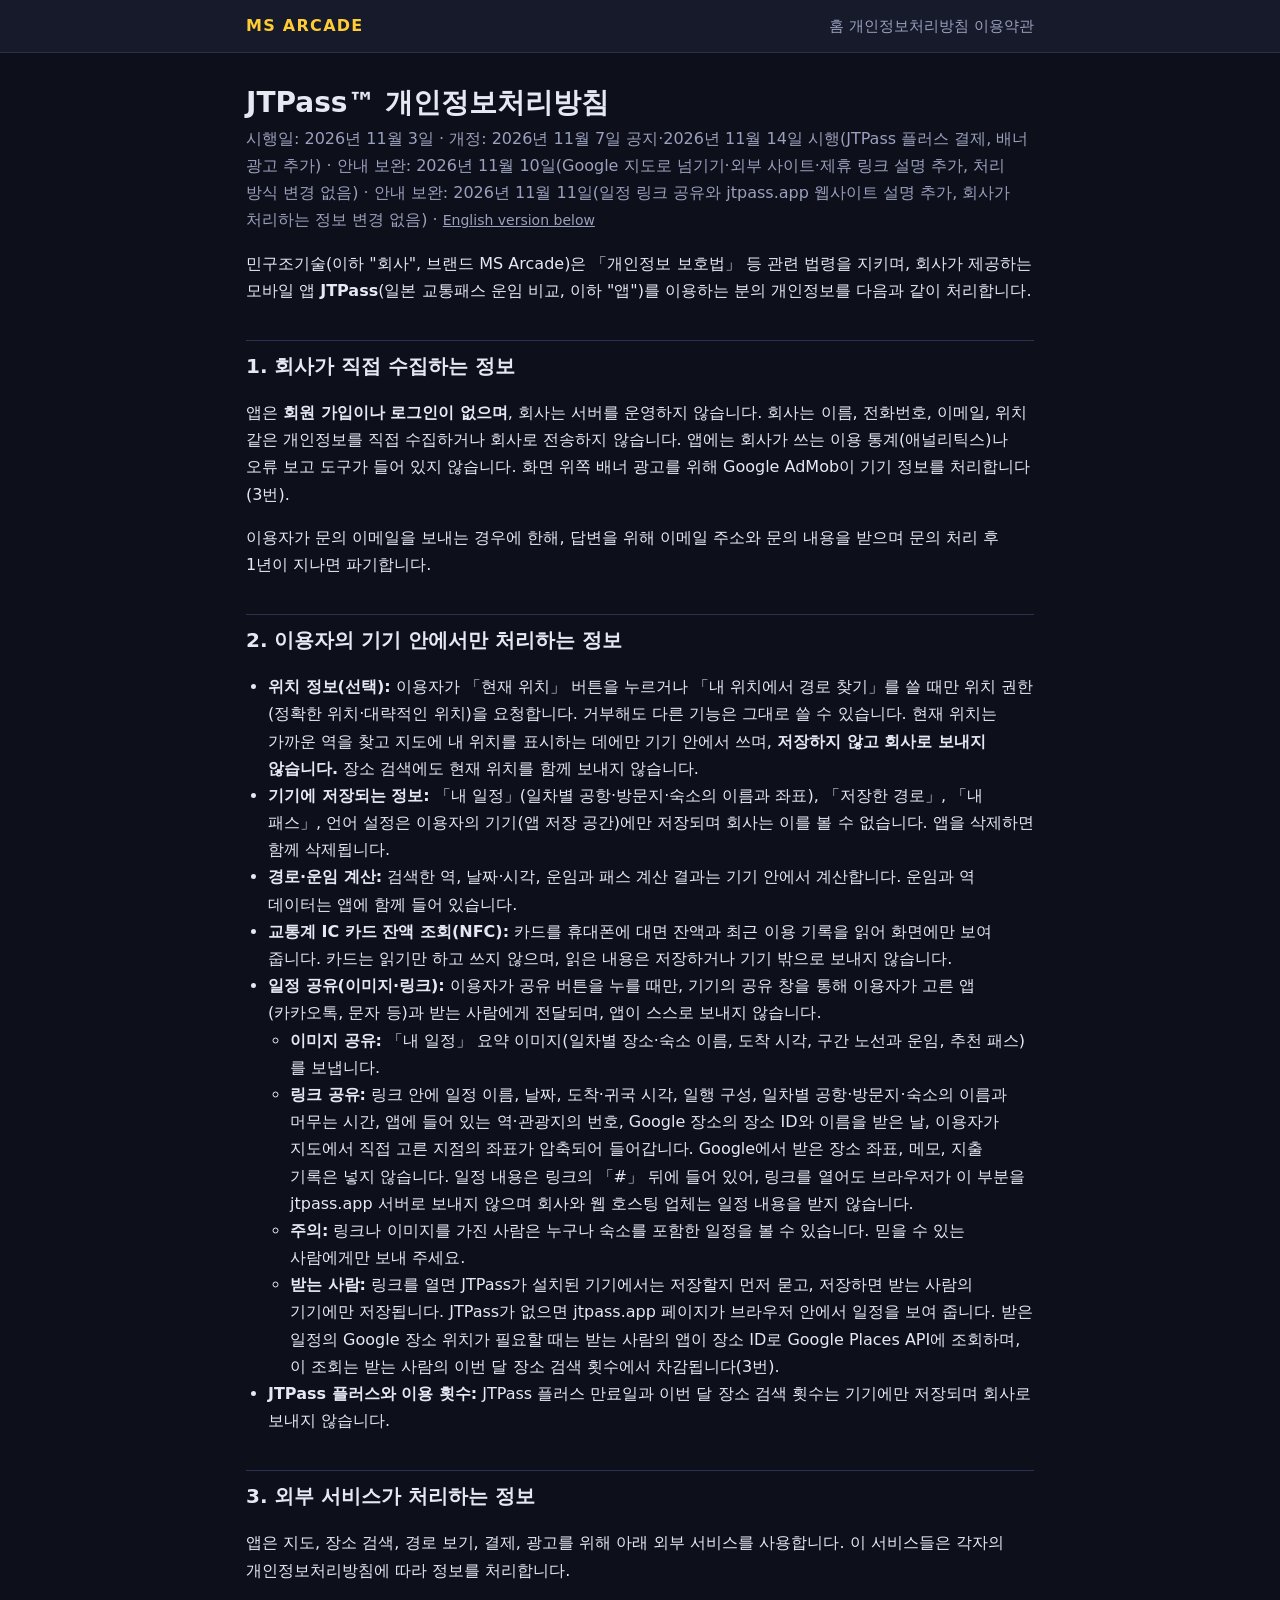
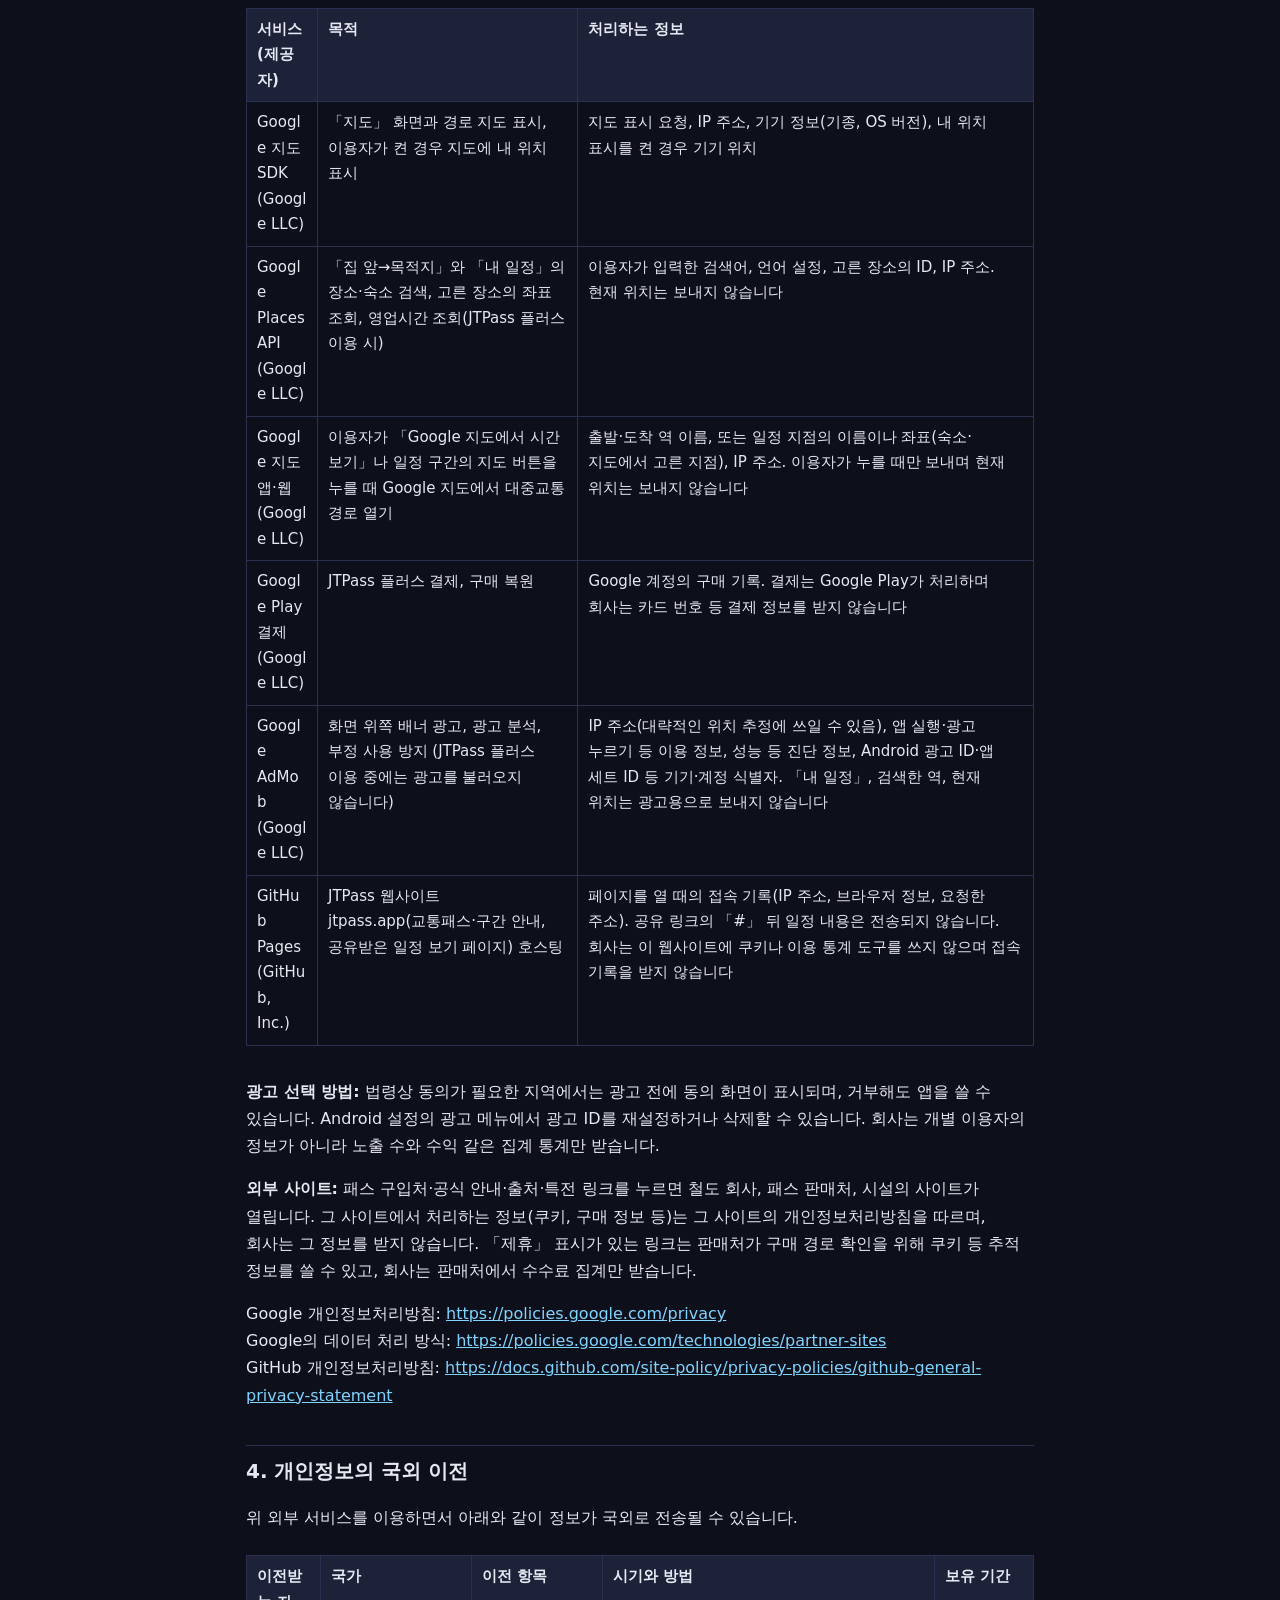
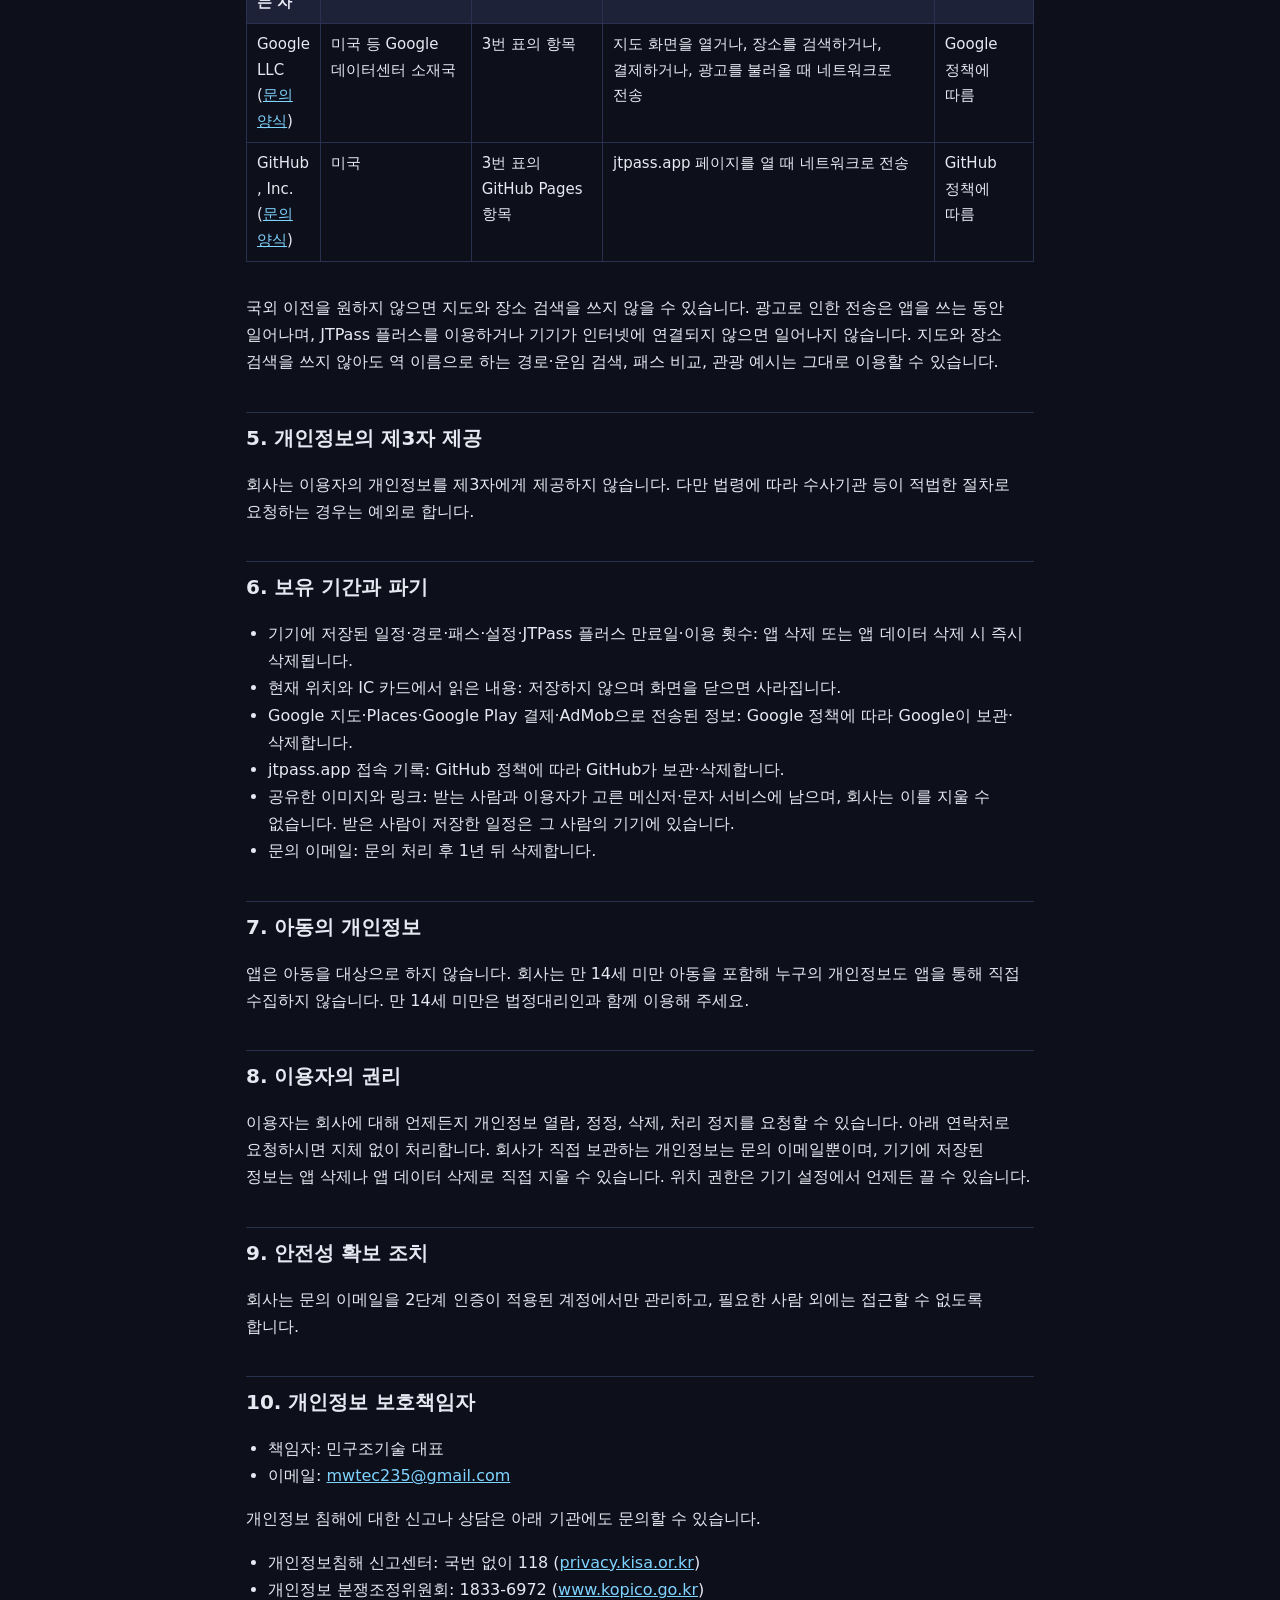
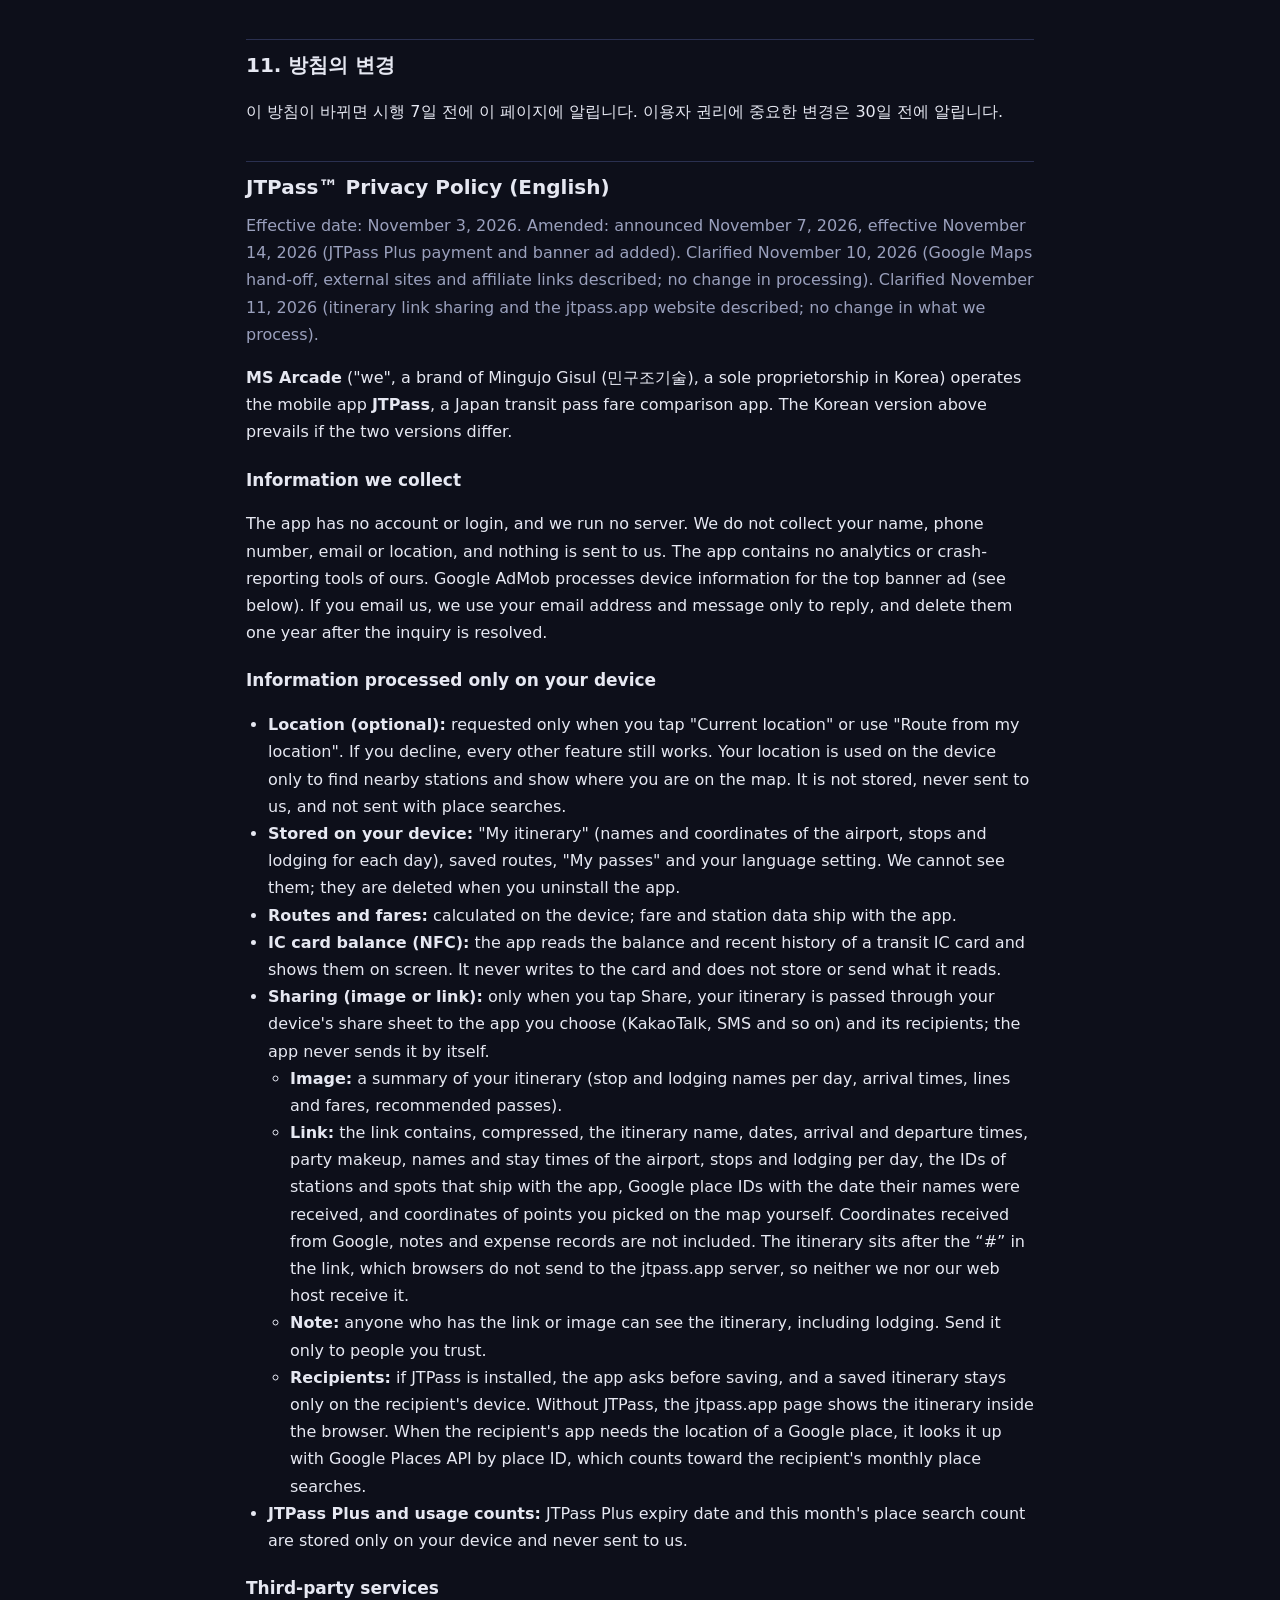
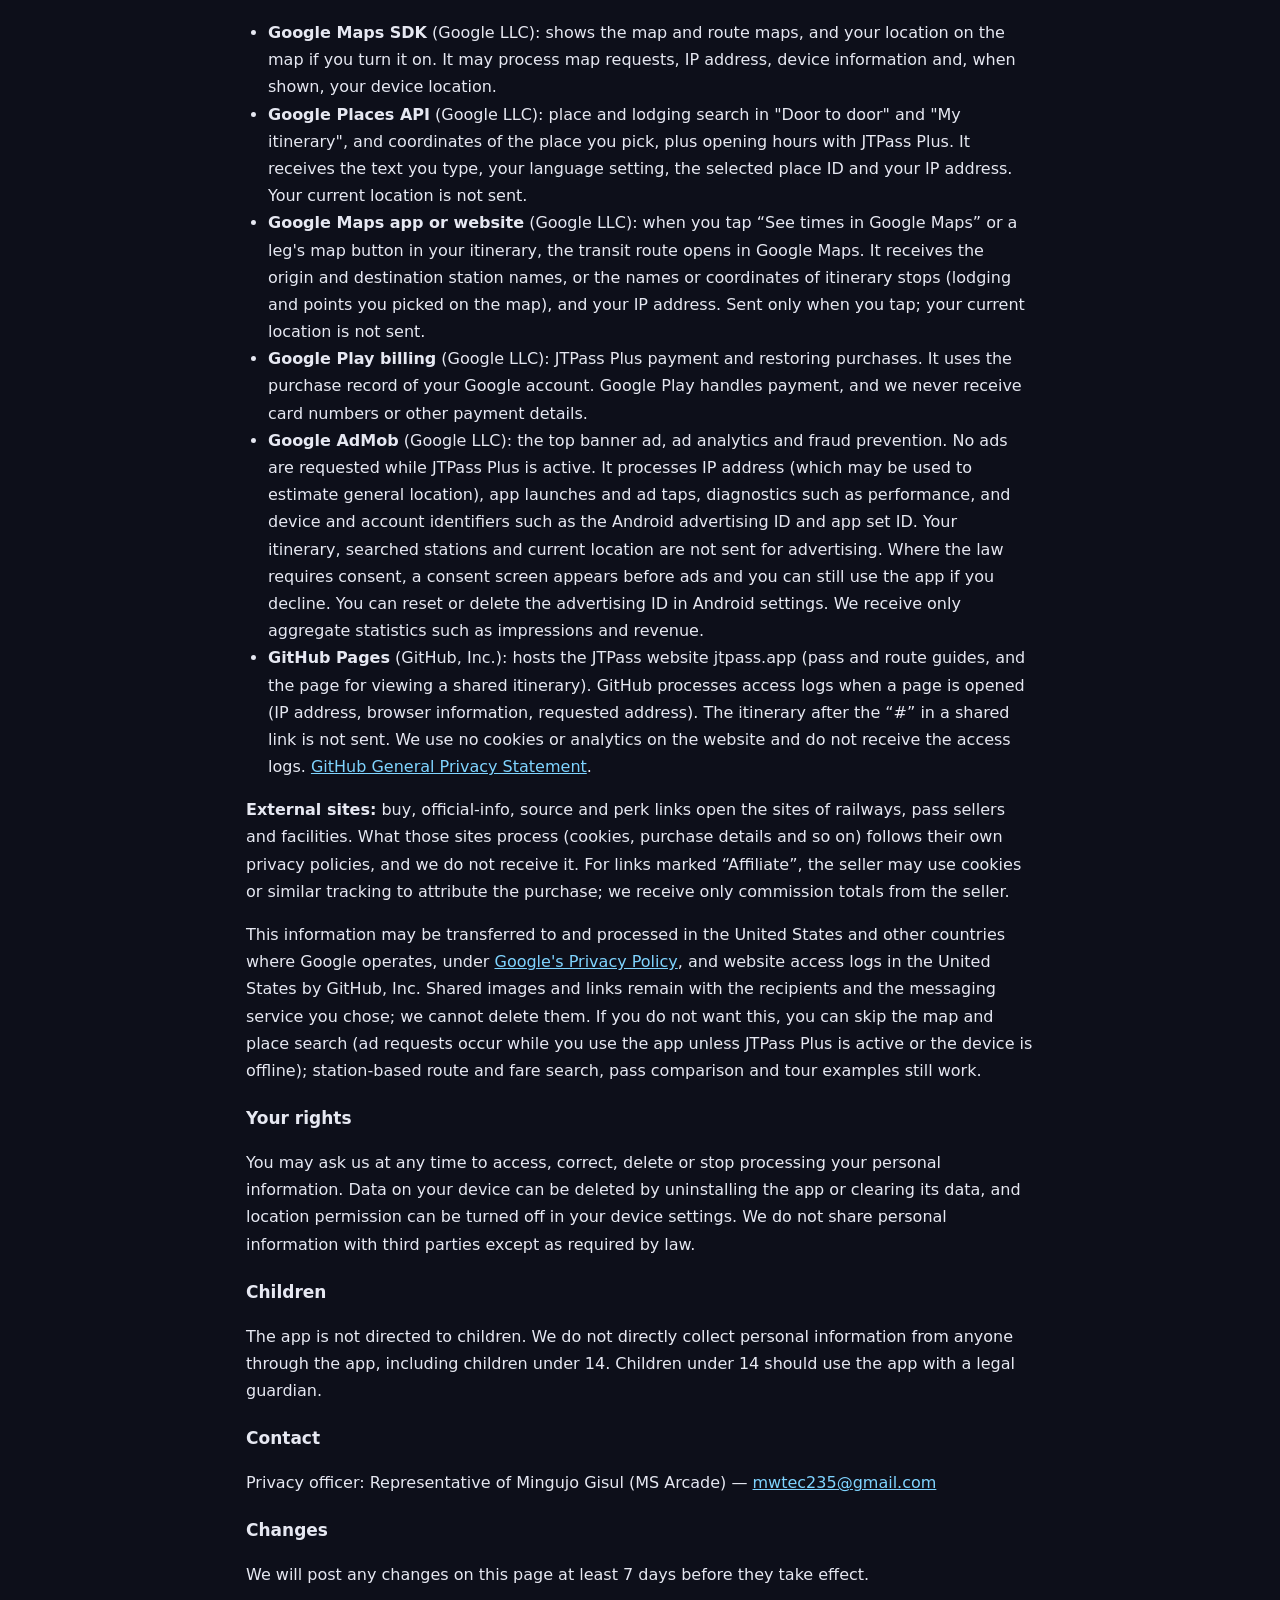
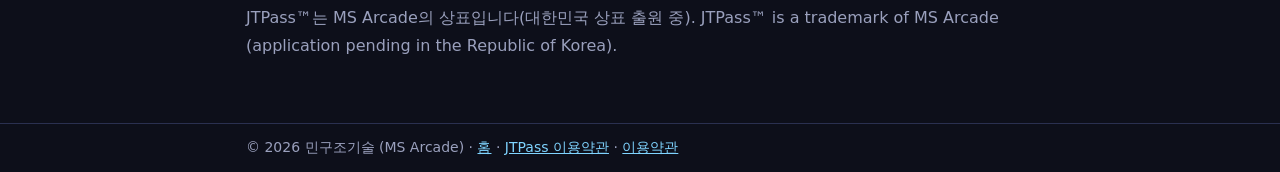
==== commit 41022d02: "JTPass privacy: list every item an itinerary link carries (times, party, stay times, name dates; no " ====
--- a/jtpass-privacy.html
+++ b/jtpass-privacy.html
@@ -33,9 +33,9 @@
 <li><b>일정 공유(이미지·링크):</b> 이용자가 공유 버튼을 누를 때만, 기기의 공유 창을 통해 이용자가 고른 앱(카카오톡, 문자 등)과 받는 사람에게 전달되며, 앱이 스스로 보내지 않습니다.
   <ul>
   <li><b>이미지 공유:</b> 「내 일정」 요약 이미지(일차별 장소·숙소 이름, 도착 시각, 구간 노선과 운임, 추천 패스)를 보냅니다.</li>
-  <li><b>링크 공유:</b> 링크 안에 일정 이름, 날짜, 일차별 공항·방문지·숙소의 이름, 앱에 들어 있는 역·관광지의 번호, Google 장소의 장소 ID, 이용자가 지도에서 직접 고른 지점의 좌표가 압축되어 들어갑니다. Google에서 받은 장소 좌표는 넣지 않습니다. 일정 내용은 링크의 「#」 뒤에 들어 있어, 링크를 열어도 브라우저가 이 부분을 jtpass.app 서버로 보내지 않으며 회사와 웹 호스팅 업체는 일정 내용을 받지 않습니다.</li>
+  <li><b>링크 공유:</b> 링크 안에 일정 이름, 날짜, 도착·귀국 시각, 일행 구성, 일차별 공항·방문지·숙소의 이름과 머무는 시간, 앱에 들어 있는 역·관광지의 번호, Google 장소의 장소 ID와 이름을 받은 날, 이용자가 지도에서 직접 고른 지점의 좌표가 압축되어 들어갑니다. Google에서 받은 장소 좌표, 메모, 지출 기록은 넣지 않습니다. 일정 내용은 링크의 「#」 뒤에 들어 있어, 링크를 열어도 브라우저가 이 부분을 jtpass.app 서버로 보내지 않으며 회사와 웹 호스팅 업체는 일정 내용을 받지 않습니다.</li>
   <li><b>주의:</b> 링크나 이미지를 가진 사람은 누구나 숙소를 포함한 일정을 볼 수 있습니다. 믿을 수 있는 사람에게만 보내 주세요.</li>
-  <li><b>받는 사람:</b> 링크를 열면 JTPass가 설치된 기기에서는 저장할지 먼저 묻고, 저장하면 받는 사람의 기기에만 저장됩니다. JTPass가 없으면 jtpass.app 페이지가 브라우저 안에서 일정을 보여 줍니다. 받은 일정의 Google 장소 위치가 필요할 때는 받는 사람의 앱이 장소 ID로 Google Places API에 조회합니다(3번).</li>
+  <li><b>받는 사람:</b> 링크를 열면 JTPass가 설치된 기기에서는 저장할지 먼저 묻고, 저장하면 받는 사람의 기기에만 저장됩니다. JTPass가 없으면 jtpass.app 페이지가 브라우저 안에서 일정을 보여 줍니다. 받은 일정의 Google 장소 위치가 필요할 때는 받는 사람의 앱이 장소 ID로 Google Places API에 조회하며, 이 조회는 받는 사람의 이번 달 장소 검색 횟수에서 차감됩니다(3번).</li>
   </ul></li>
 <li><b>JTPass 플러스와 이용 횟수:</b> JTPass 플러스 만료일과 이번 달 장소 검색 횟수는 기기에만 저장되며 회사로 보내지 않습니다.</li>
 </ul>
@@ -119,9 +119,9 @@
 <li><b>Sharing (image or link):</b> only when you tap Share, your itinerary is passed through your device's share sheet to the app you choose (KakaoTalk, SMS and so on) and its recipients; the app never sends it by itself.
   <ul>
   <li><b>Image:</b> a summary of your itinerary (stop and lodging names per day, arrival times, lines and fares, recommended passes).</li>
-  <li><b>Link:</b> the link contains, compressed, the itinerary name, dates, names of the airport, stops and lodging per day, the IDs of stations and spots that ship with the app, Google place IDs, and coordinates of points you picked on the map yourself. Coordinates received from Google are not included. The itinerary sits after the “#” in the link, which browsers do not send to the jtpass.app server, so neither we nor our web host receive it.</li>
+  <li><b>Link:</b> the link contains, compressed, the itinerary name, dates, arrival and departure times, party makeup, names and stay times of the airport, stops and lodging per day, the IDs of stations and spots that ship with the app, Google place IDs with the date their names were received, and coordinates of points you picked on the map yourself. Coordinates received from Google, notes and expense records are not included. The itinerary sits after the “#” in the link, which browsers do not send to the jtpass.app server, so neither we nor our web host receive it.</li>
   <li><b>Note:</b> anyone who has the link or image can see the itinerary, including lodging. Send it only to people you trust.</li>
-  <li><b>Recipients:</b> if JTPass is installed, the app asks before saving, and a saved itinerary stays only on the recipient's device. Without JTPass, the jtpass.app page shows the itinerary inside the browser. When the recipient's app needs the location of a Google place, it looks it up with Google Places API by place ID.</li>
+  <li><b>Recipients:</b> if JTPass is installed, the app asks before saving, and a saved itinerary stays only on the recipient's device. Without JTPass, the jtpass.app page shows the itinerary inside the browser. When the recipient's app needs the location of a Google place, it looks it up with Google Places API by place ID, which counts toward the recipient's monthly place searches.</li>
   </ul></li>
 <li><b>JTPass Plus and usage counts:</b> JTPass Plus expiry date and this month's place search count are stored only on your device and never sent to us.</li>
 </ul>
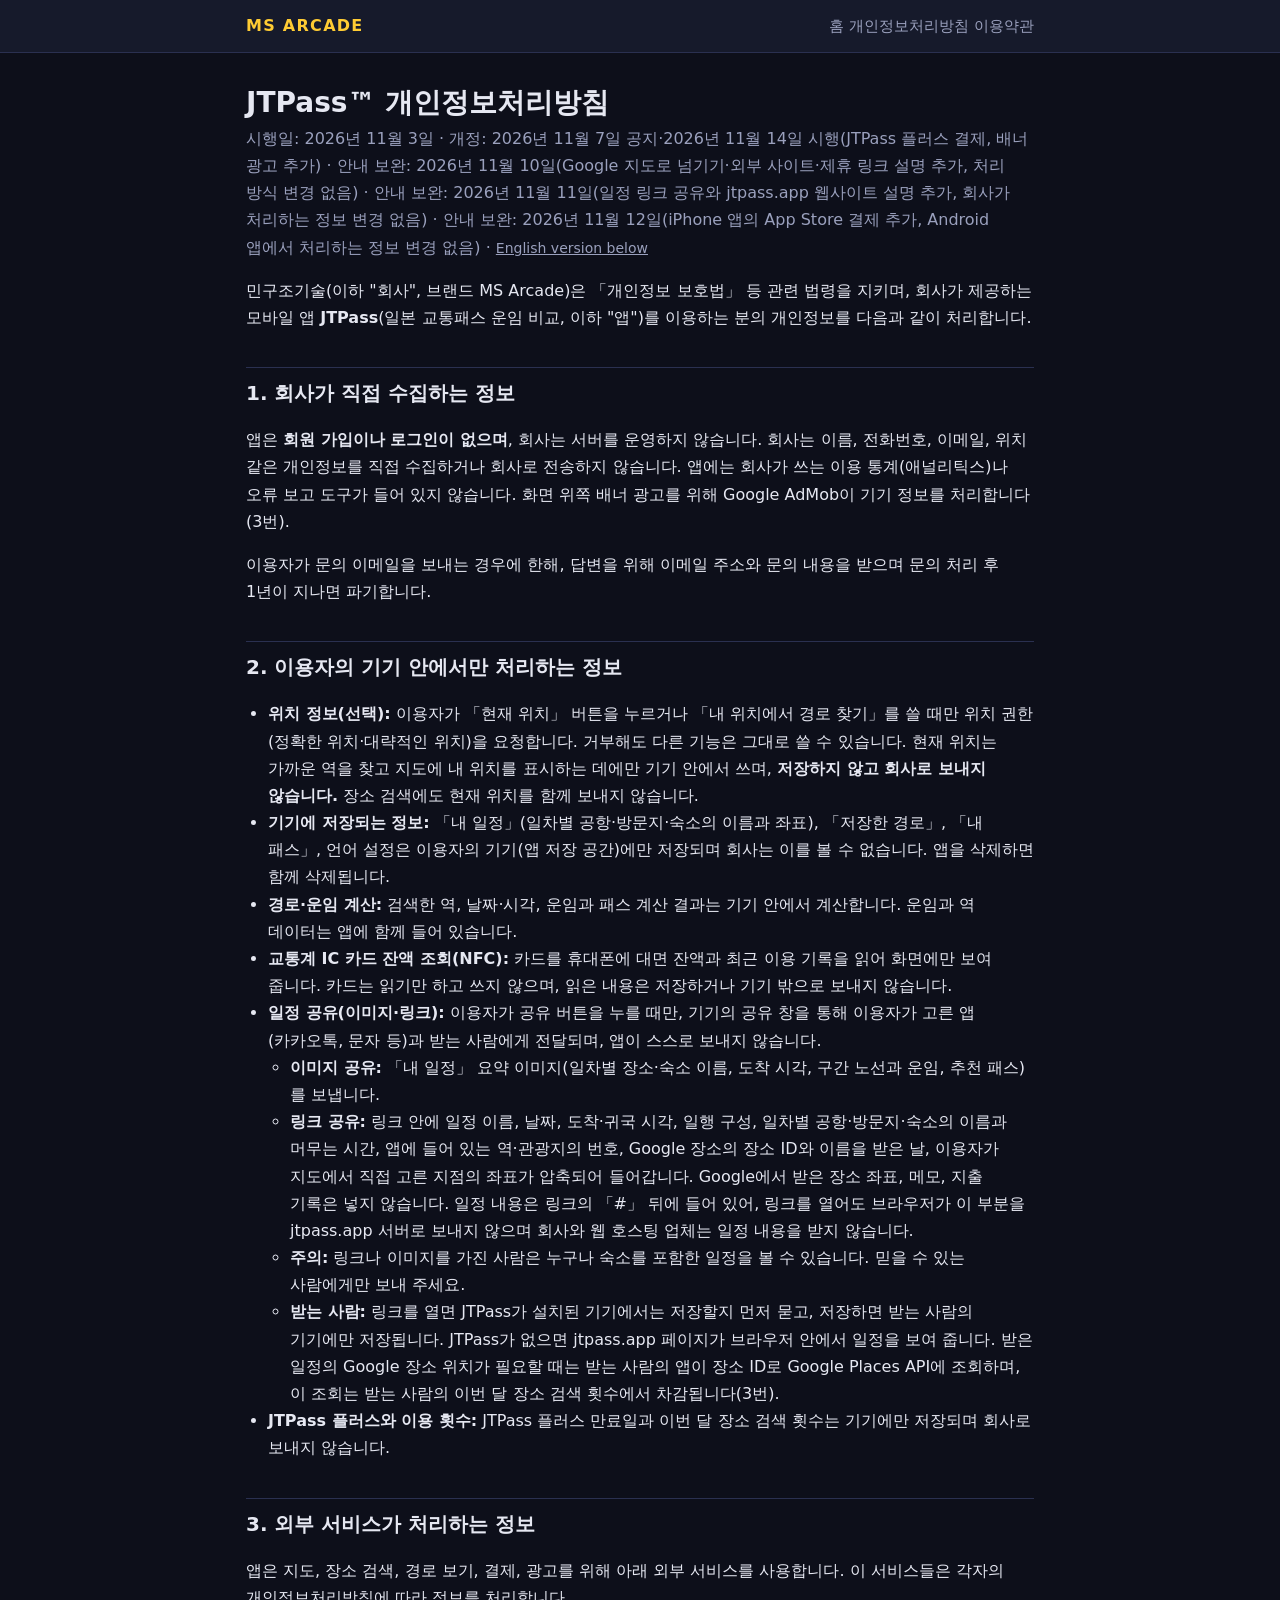
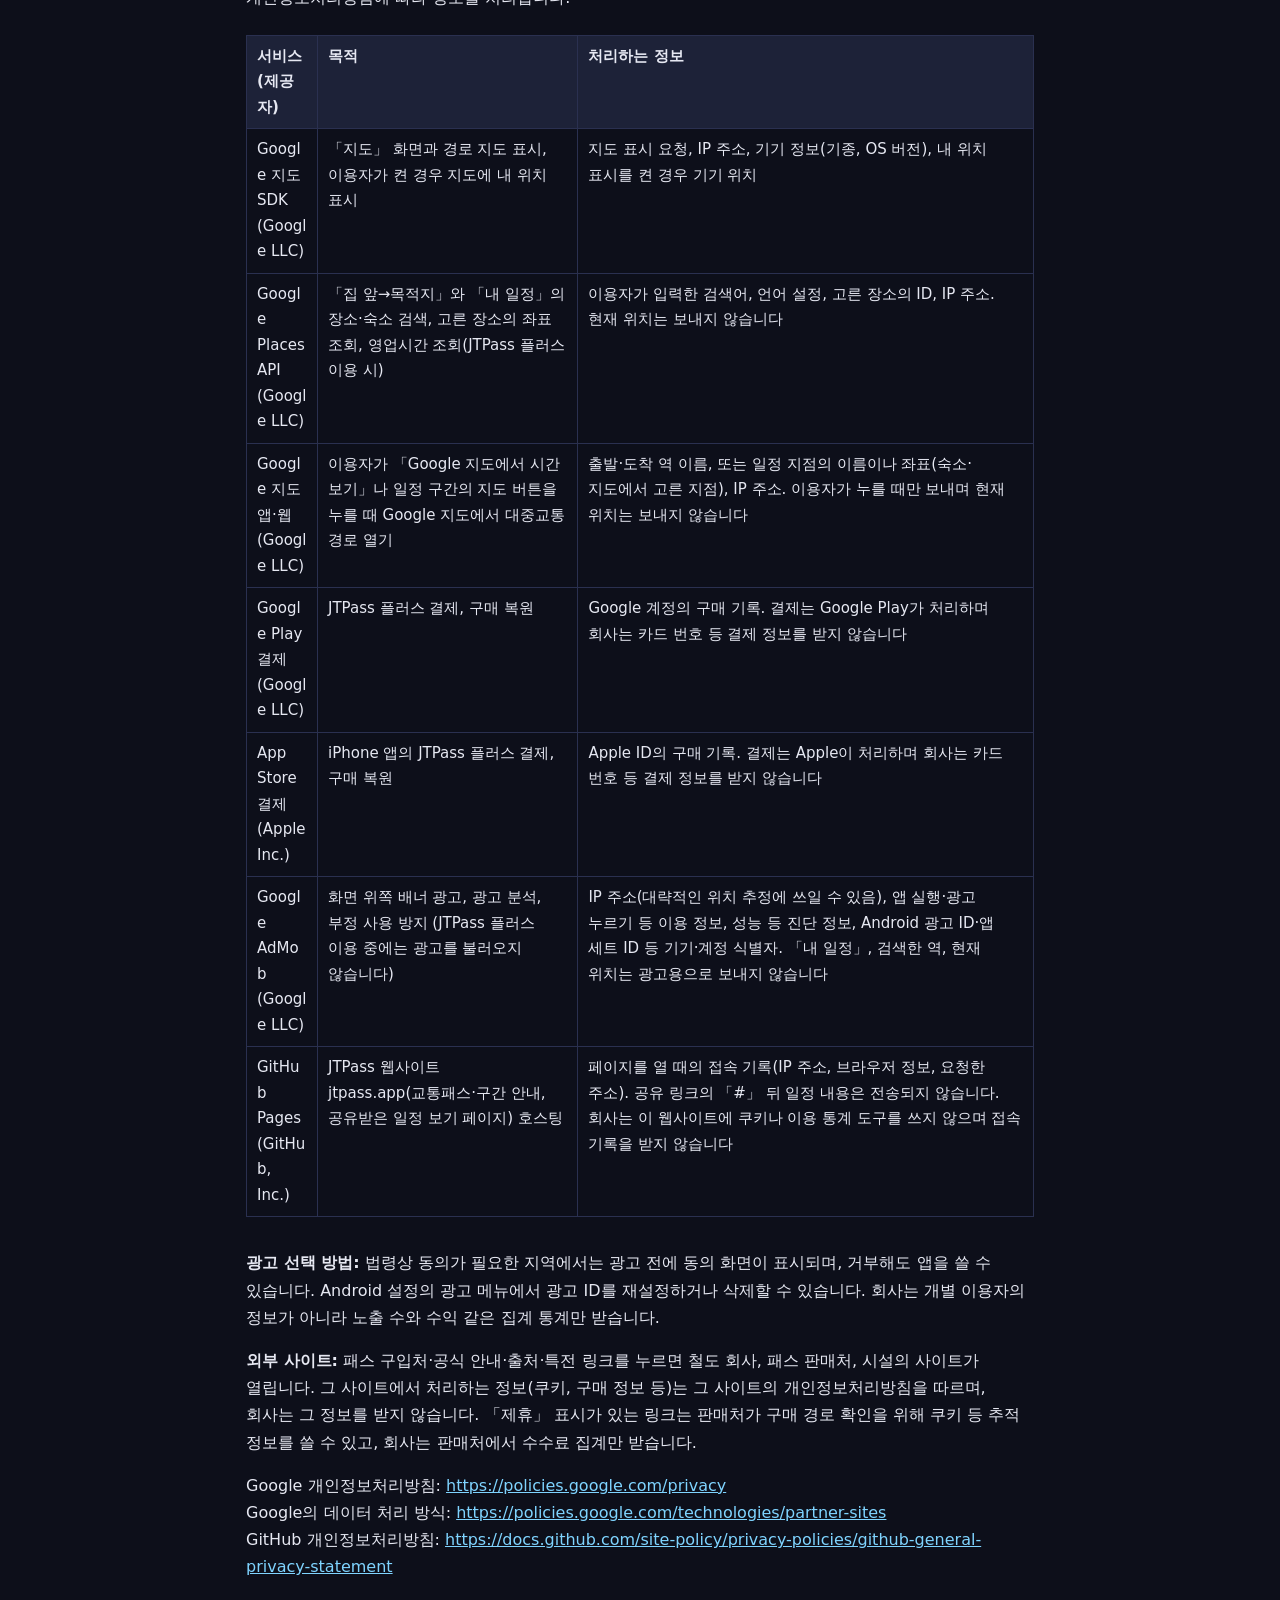
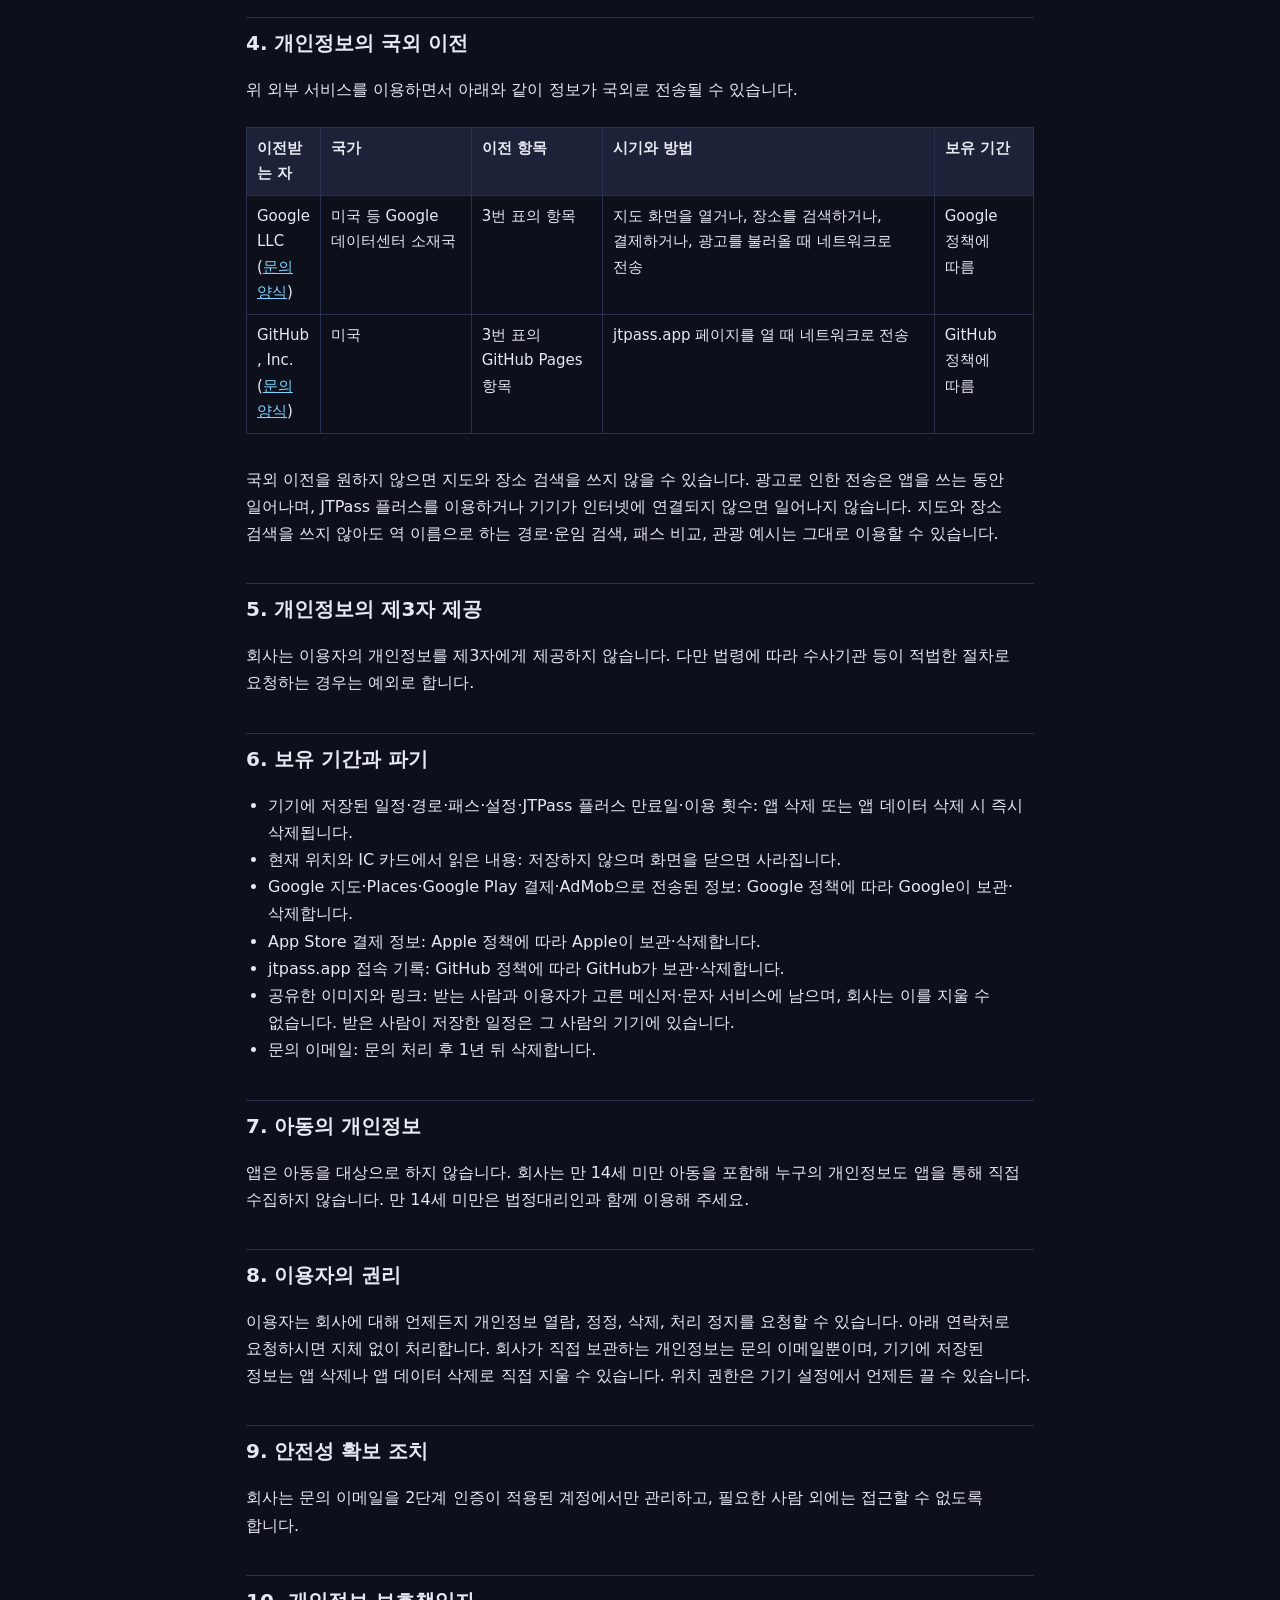
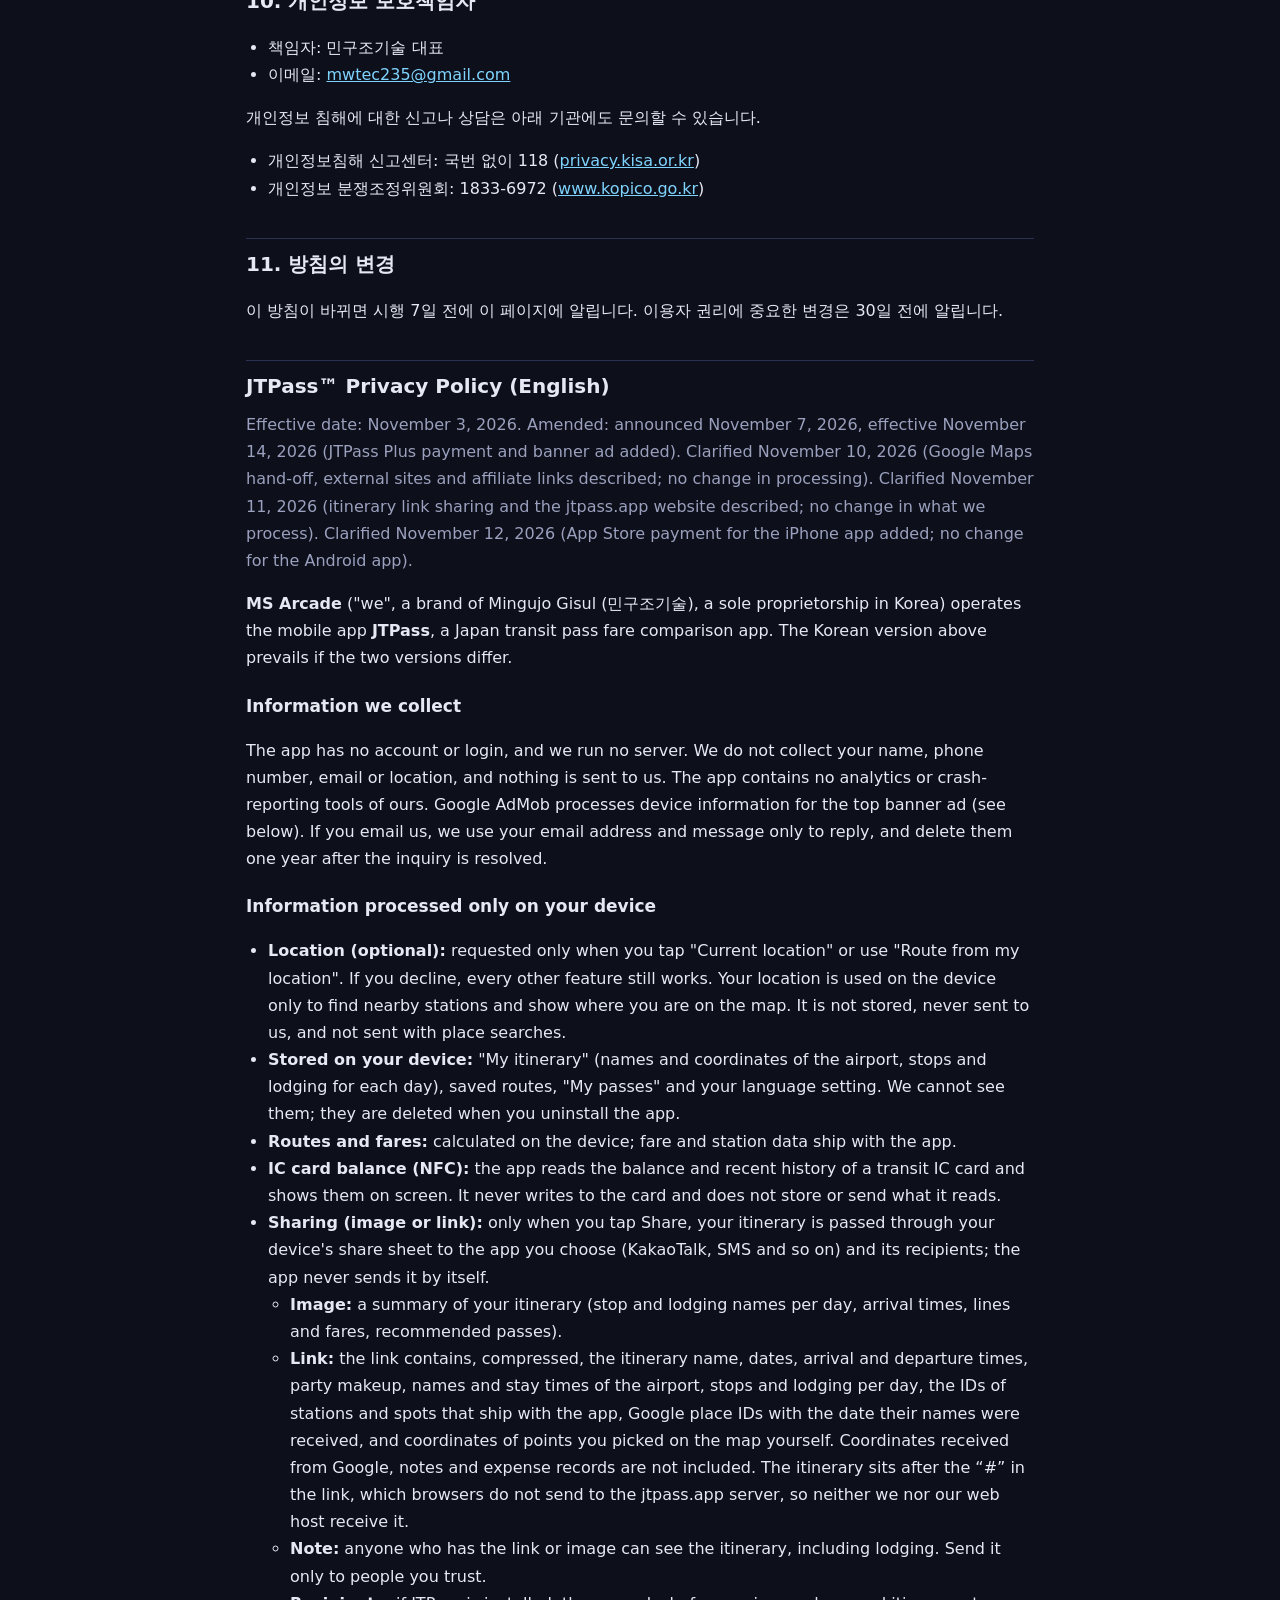
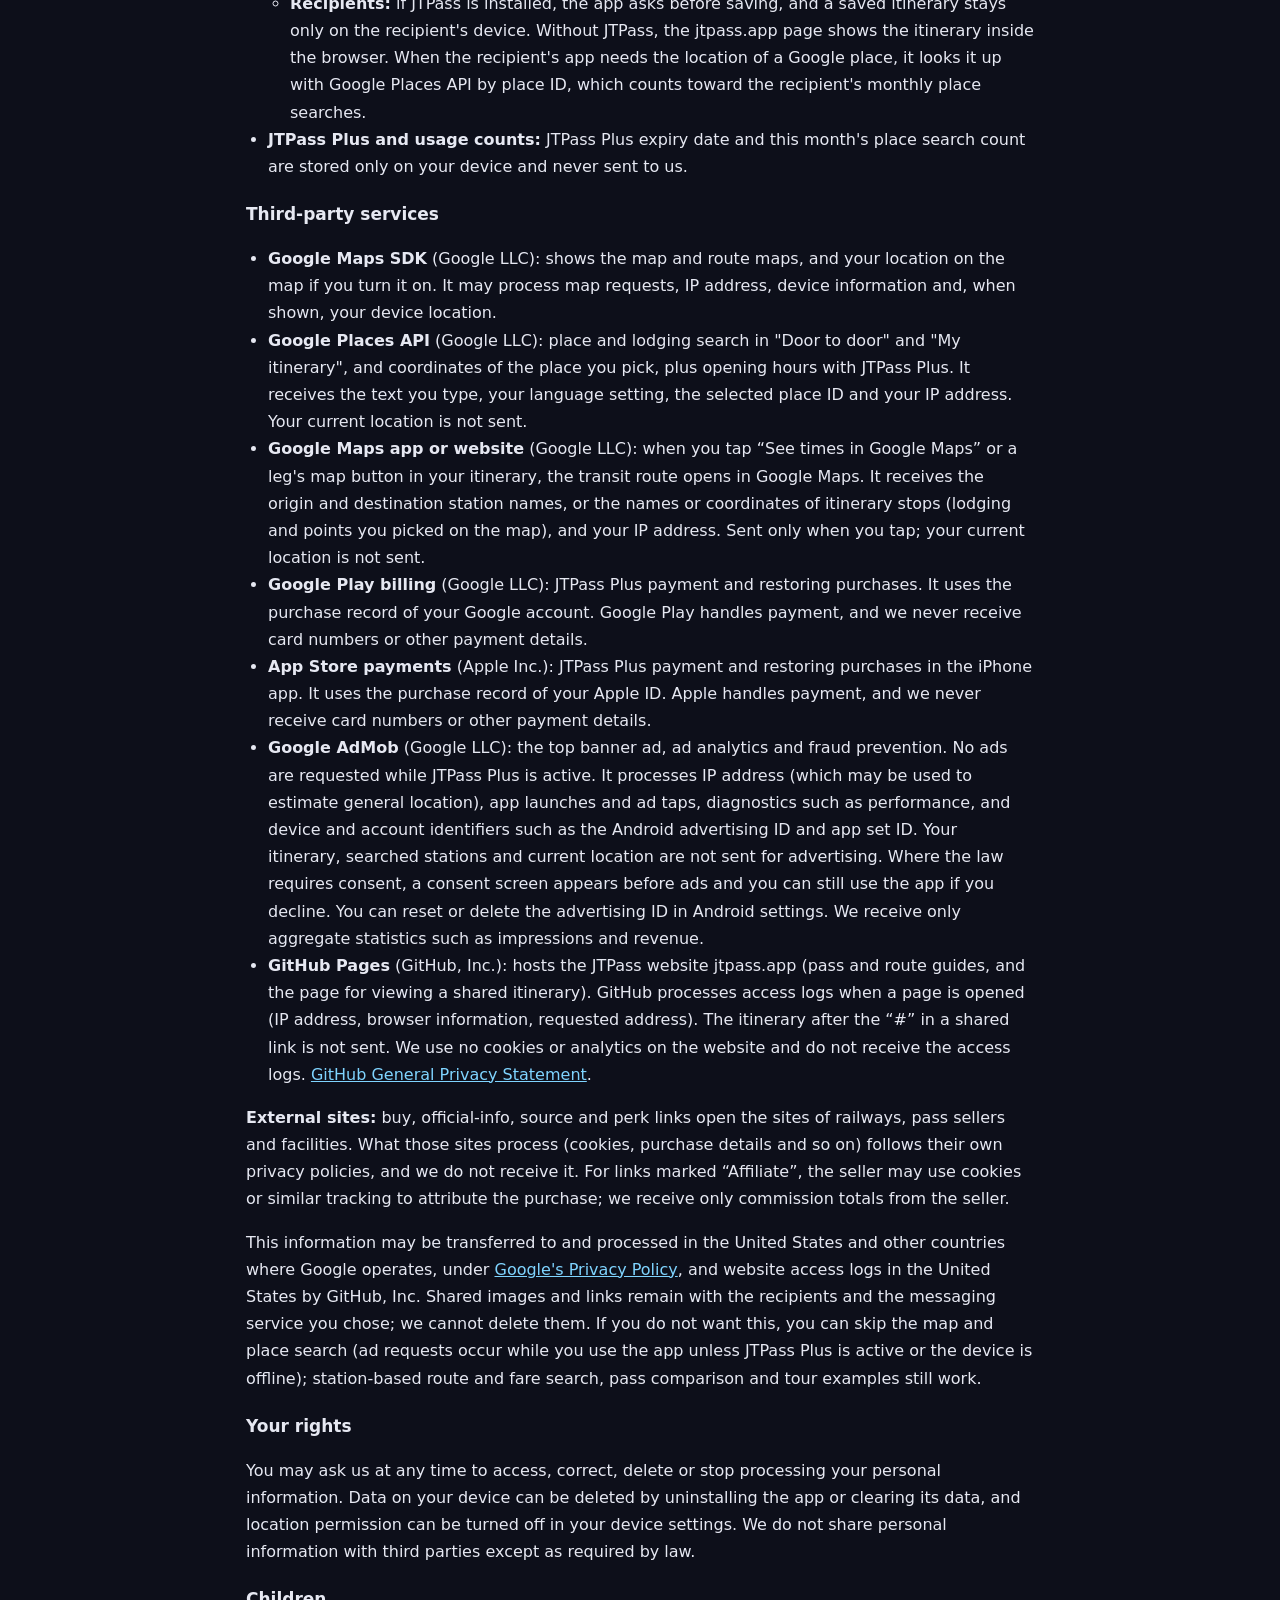
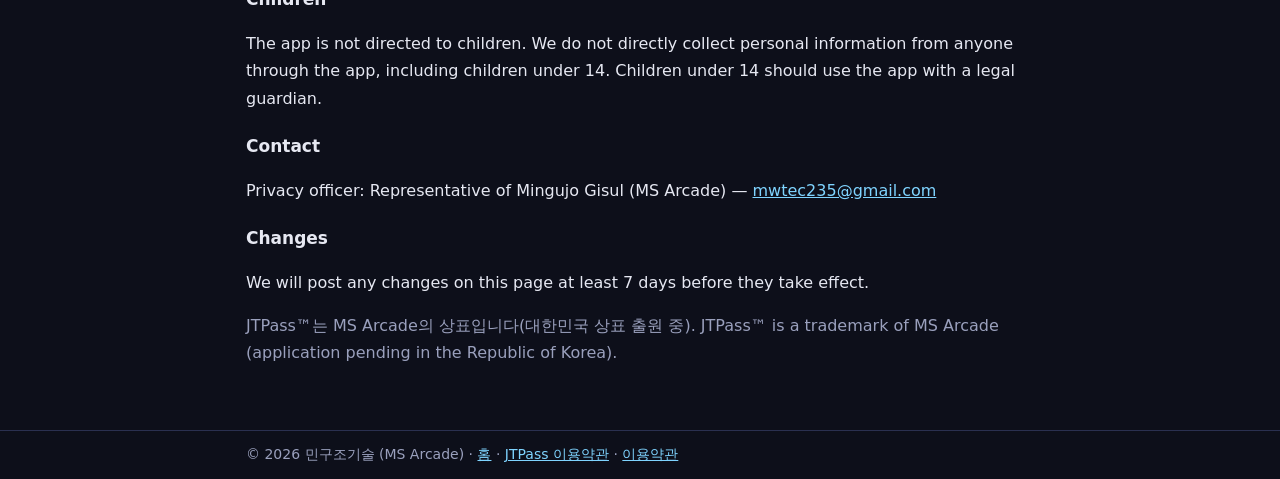
==== commit 8e882a0b: "JTPass terms and privacy: App Store payment, restore with Apple ID and Apple refunds for the iPhone " ====
--- a/jtpass-privacy.html
+++ b/jtpass-privacy.html
@@ -14,7 +14,7 @@
 </div></header>
 <main>
 <h1>JTPass™ 개인정보처리방침</h1>
-<p class="sub">시행일: 2026년 11월 3일 · 개정: 2026년 11월 7일 공지·2026년 11월 14일 시행(JTPass 플러스 결제, 배너 광고 추가) · 안내 보완: 2026년 11월 10일(Google 지도로 넘기기·외부 사이트·제휴 링크 설명 추가, 처리 방식 변경 없음) · 안내 보완: 2026년 11월 11일(일정 링크 공유와 jtpass.app 웹사이트 설명 추가, 회사가 처리하는 정보 변경 없음) · <a href="#english" class="lang">English version below</a></p>
+<p class="sub">시행일: 2026년 11월 3일 · 개정: 2026년 11월 7일 공지·2026년 11월 14일 시행(JTPass 플러스 결제, 배너 광고 추가) · 안내 보완: 2026년 11월 10일(Google 지도로 넘기기·외부 사이트·제휴 링크 설명 추가, 처리 방식 변경 없음) · 안내 보완: 2026년 11월 11일(일정 링크 공유와 jtpass.app 웹사이트 설명 추가, 회사가 처리하는 정보 변경 없음) · 안내 보완: 2026년 11월 12일(iPhone 앱의 App Store 결제 추가, Android 앱에서 처리하는 정보 변경 없음) · <a href="#english" class="lang">English version below</a></p>
 
 <p>민구조기술(이하 "회사", 브랜드 MS Arcade)은 「개인정보 보호법」 등 관련 법령을 지키며,
 회사가 제공하는 모바일 앱 <b>JTPass</b>(일본 교통패스 운임 비교, 이하 "앱")를 이용하는 분의 개인정보를 다음과 같이 처리합니다.</p>
@@ -48,6 +48,7 @@
 <tr><td>Google Places API<br>(Google LLC)</td><td>「집 앞→목적지」와 「내 일정」의 장소·숙소 검색, 고른 장소의 좌표 조회, 영업시간 조회(JTPass 플러스 이용 시)</td><td>이용자가 입력한 검색어, 언어 설정, 고른 장소의 ID, IP 주소. 현재 위치는 보내지 않습니다</td></tr>
 <tr><td>Google 지도 앱·웹<br>(Google LLC)</td><td>이용자가 「Google 지도에서 시간 보기」나 일정 구간의 지도 버튼을 누를 때 Google 지도에서 대중교통 경로 열기</td><td>출발·도착 역 이름, 또는 일정 지점의 이름이나 좌표(숙소·지도에서 고른 지점), IP 주소. 이용자가 누를 때만 보내며 현재 위치는 보내지 않습니다</td></tr>
 <tr><td>Google Play 결제<br>(Google LLC)</td><td>JTPass 플러스 결제, 구매 복원</td><td>Google 계정의 구매 기록. 결제는 Google Play가 처리하며 회사는 카드 번호 등 결제 정보를 받지 않습니다</td></tr>
+<tr><td>App Store 결제<br>(Apple Inc.)</td><td>iPhone 앱의 JTPass 플러스 결제, 구매 복원</td><td>Apple ID의 구매 기록. 결제는 Apple이 처리하며 회사는 카드 번호 등 결제 정보를 받지 않습니다</td></tr>
 <tr><td>Google AdMob<br>(Google LLC)</td><td>화면 위쪽 배너 광고, 광고 분석, 부정 사용 방지 (JTPass 플러스 이용 중에는 광고를 불러오지 않습니다)</td><td>IP 주소(대략적인 위치 추정에 쓰일 수 있음), 앱 실행·광고 누르기 등 이용 정보, 성능 등 진단 정보, Android 광고 ID·앱 세트 ID 등 기기·계정 식별자. 「내 일정」, 검색한 역, 현재 위치는 광고용으로 보내지 않습니다</td></tr>
 <tr><td>GitHub Pages<br>(GitHub, Inc.)</td><td>JTPass 웹사이트 jtpass.app(교통패스·구간 안내, 공유받은 일정 보기 페이지) 호스팅</td><td>페이지를 열 때의 접속 기록(IP 주소, 브라우저 정보, 요청한 주소). 공유 링크의 「#」 뒤 일정 내용은 전송되지 않습니다. 회사는 이 웹사이트에 쿠키나 이용 통계 도구를 쓰지 않으며 접속 기록을 받지 않습니다</td></tr>
 </table></div>
@@ -74,6 +75,7 @@
 <li>기기에 저장된 일정·경로·패스·설정·JTPass 플러스 만료일·이용 횟수: 앱 삭제 또는 앱 데이터 삭제 시 즉시 삭제됩니다.</li>
 <li>현재 위치와 IC 카드에서 읽은 내용: 저장하지 않으며 화면을 닫으면 사라집니다.</li>
 <li>Google 지도·Places·Google Play 결제·AdMob으로 전송된 정보: Google 정책에 따라 Google이 보관·삭제합니다.</li>
+<li>App Store 결제 정보: Apple 정책에 따라 Apple이 보관·삭제합니다.</li>
 <li>jtpass.app 접속 기록: GitHub 정책에 따라 GitHub가 보관·삭제합니다.</li>
 <li>공유한 이미지와 링크: 받는 사람과 이용자가 고른 메신저·문자 서비스에 남으며, 회사는 이를 지울 수 없습니다. 받은 사람이 저장한 일정은 그 사람의 기기에 있습니다.</li>
 <li>문의 이메일: 문의 처리 후 1년 뒤 삭제합니다.</li>
@@ -105,7 +107,7 @@
 
 <h2 id="english" lang="en">JTPass™ Privacy Policy (English)</h2>
 <div lang="en">
-<p class="sub">Effective date: November 3, 2026. Amended: announced November 7, 2026, effective November 14, 2026 (JTPass Plus payment and banner ad added). Clarified November 10, 2026 (Google Maps hand-off, external sites and affiliate links described; no change in processing). Clarified November 11, 2026 (itinerary link sharing and the jtpass.app website described; no change in what we process).</p>
+<p class="sub">Effective date: November 3, 2026. Amended: announced November 7, 2026, effective November 14, 2026 (JTPass Plus payment and banner ad added). Clarified November 10, 2026 (Google Maps hand-off, external sites and affiliate links described; no change in processing). Clarified November 11, 2026 (itinerary link sharing and the jtpass.app website described; no change in what we process). Clarified November 12, 2026 (App Store payment for the iPhone app added; no change for the Android app).</p>
 <p><b>MS Arcade</b> ("we", a brand of Mingujo Gisul (민구조기술), a sole proprietorship in Korea) operates the mobile app <b>JTPass</b>, a Japan transit pass fare comparison app. The Korean version above prevails if the two versions differ.</p>
 <h3>Information we collect</h3>
 <p>The app has no account or login, and we run no server. We do not collect your name, phone number, email or location, and nothing is sent to us. The app contains no analytics or crash-reporting tools of ours. Google AdMob processes device information for the top banner ad (see below).
@@ -131,6 +133,7 @@
 <li><b>Google Places API</b> (Google LLC): place and lodging search in "Door to door" and "My itinerary", and coordinates of the place you pick, plus opening hours with JTPass Plus. It receives the text you type, your language setting, the selected place ID and your IP address. Your current location is not sent.</li>
 <li><b>Google Maps app or website</b> (Google LLC): when you tap “See times in Google Maps” or a leg's map button in your itinerary, the transit route opens in Google Maps. It receives the origin and destination station names, or the names or coordinates of itinerary stops (lodging and points you picked on the map), and your IP address. Sent only when you tap; your current location is not sent.</li>
 <li><b>Google Play billing</b> (Google LLC): JTPass Plus payment and restoring purchases. It uses the purchase record of your Google account. Google Play handles payment, and we never receive card numbers or other payment details.</li>
+<li><b>App Store payments</b> (Apple Inc.): JTPass Plus payment and restoring purchases in the iPhone app. It uses the purchase record of your Apple ID. Apple handles payment, and we never receive card numbers or other payment details.</li>
 <li><b>Google AdMob</b> (Google LLC): the top banner ad, ad analytics and fraud prevention. No ads are requested while JTPass Plus is active. It processes IP address (which may be used to estimate general location), app launches and ad taps, diagnostics such as performance, and device and account identifiers such as the Android advertising ID and app set ID. Your itinerary, searched stations and current location are not sent for advertising. Where the law requires consent, a consent screen appears before ads and you can still use the app if you decline. You can reset or delete the advertising ID in Android settings. We receive only aggregate statistics such as impressions and revenue.</li>
 <li><b>GitHub Pages</b> (GitHub, Inc.): hosts the JTPass website jtpass.app (pass and route guides, and the page for viewing a shared itinerary). GitHub processes access logs when a page is opened (IP address, browser information, requested address). The itinerary after the “#” in a shared link is not sent. We use no cookies or analytics on the website and do not receive the access logs. <a href="https://docs.github.com/site-policy/privacy-policies/github-general-privacy-statement">GitHub General Privacy Statement</a>.</li>
 </ul>
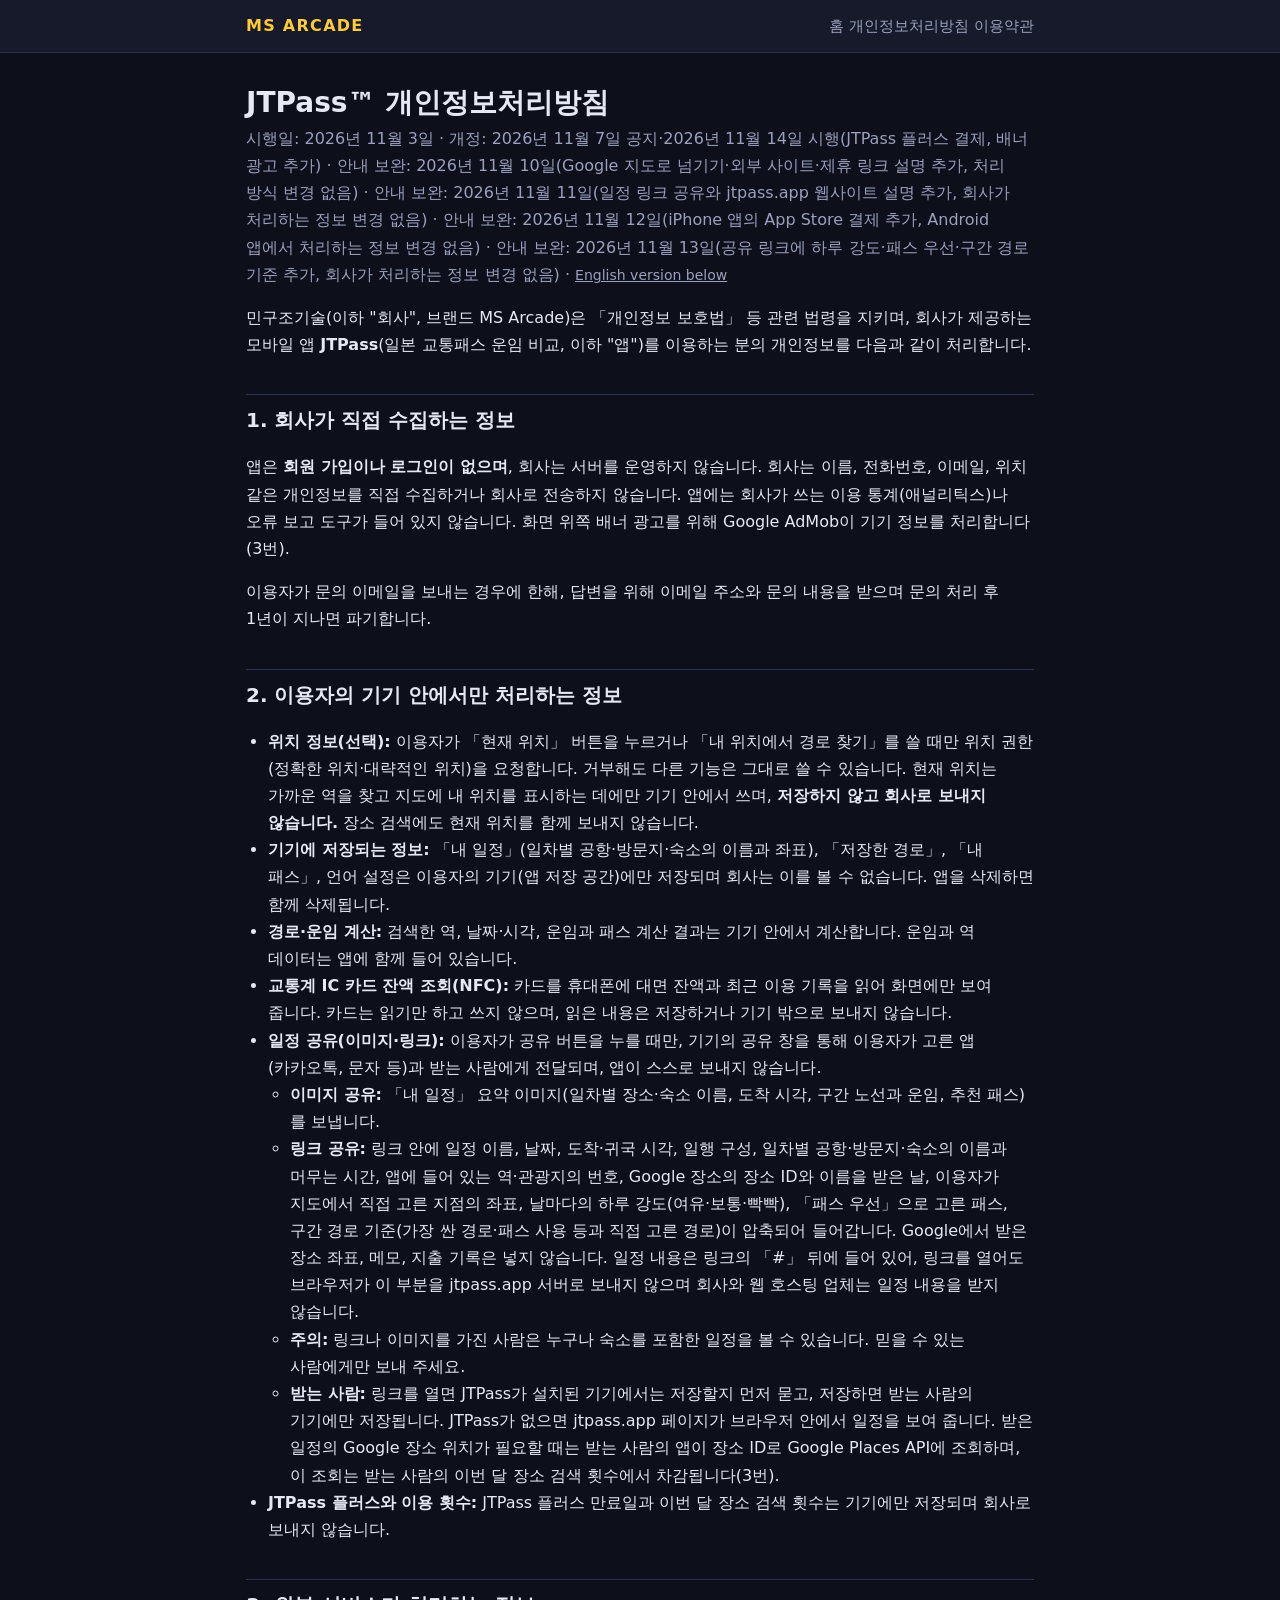
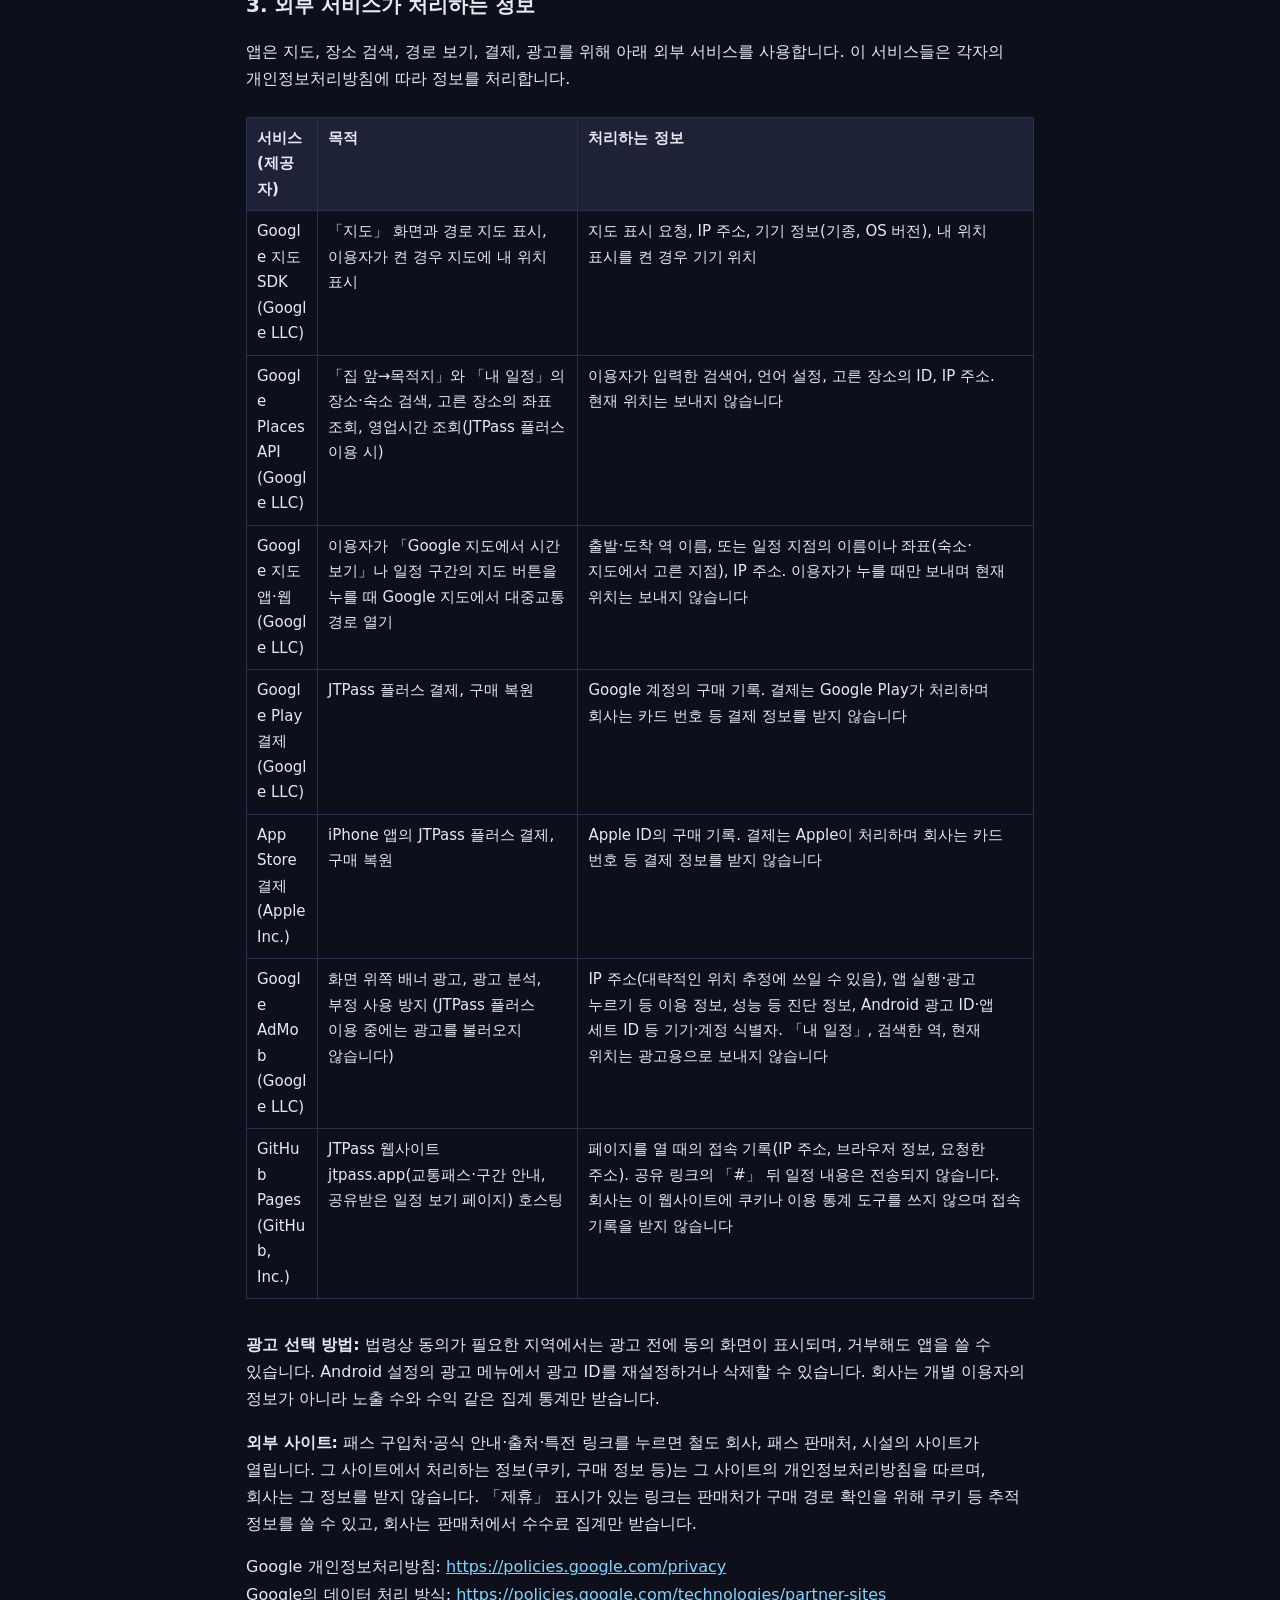
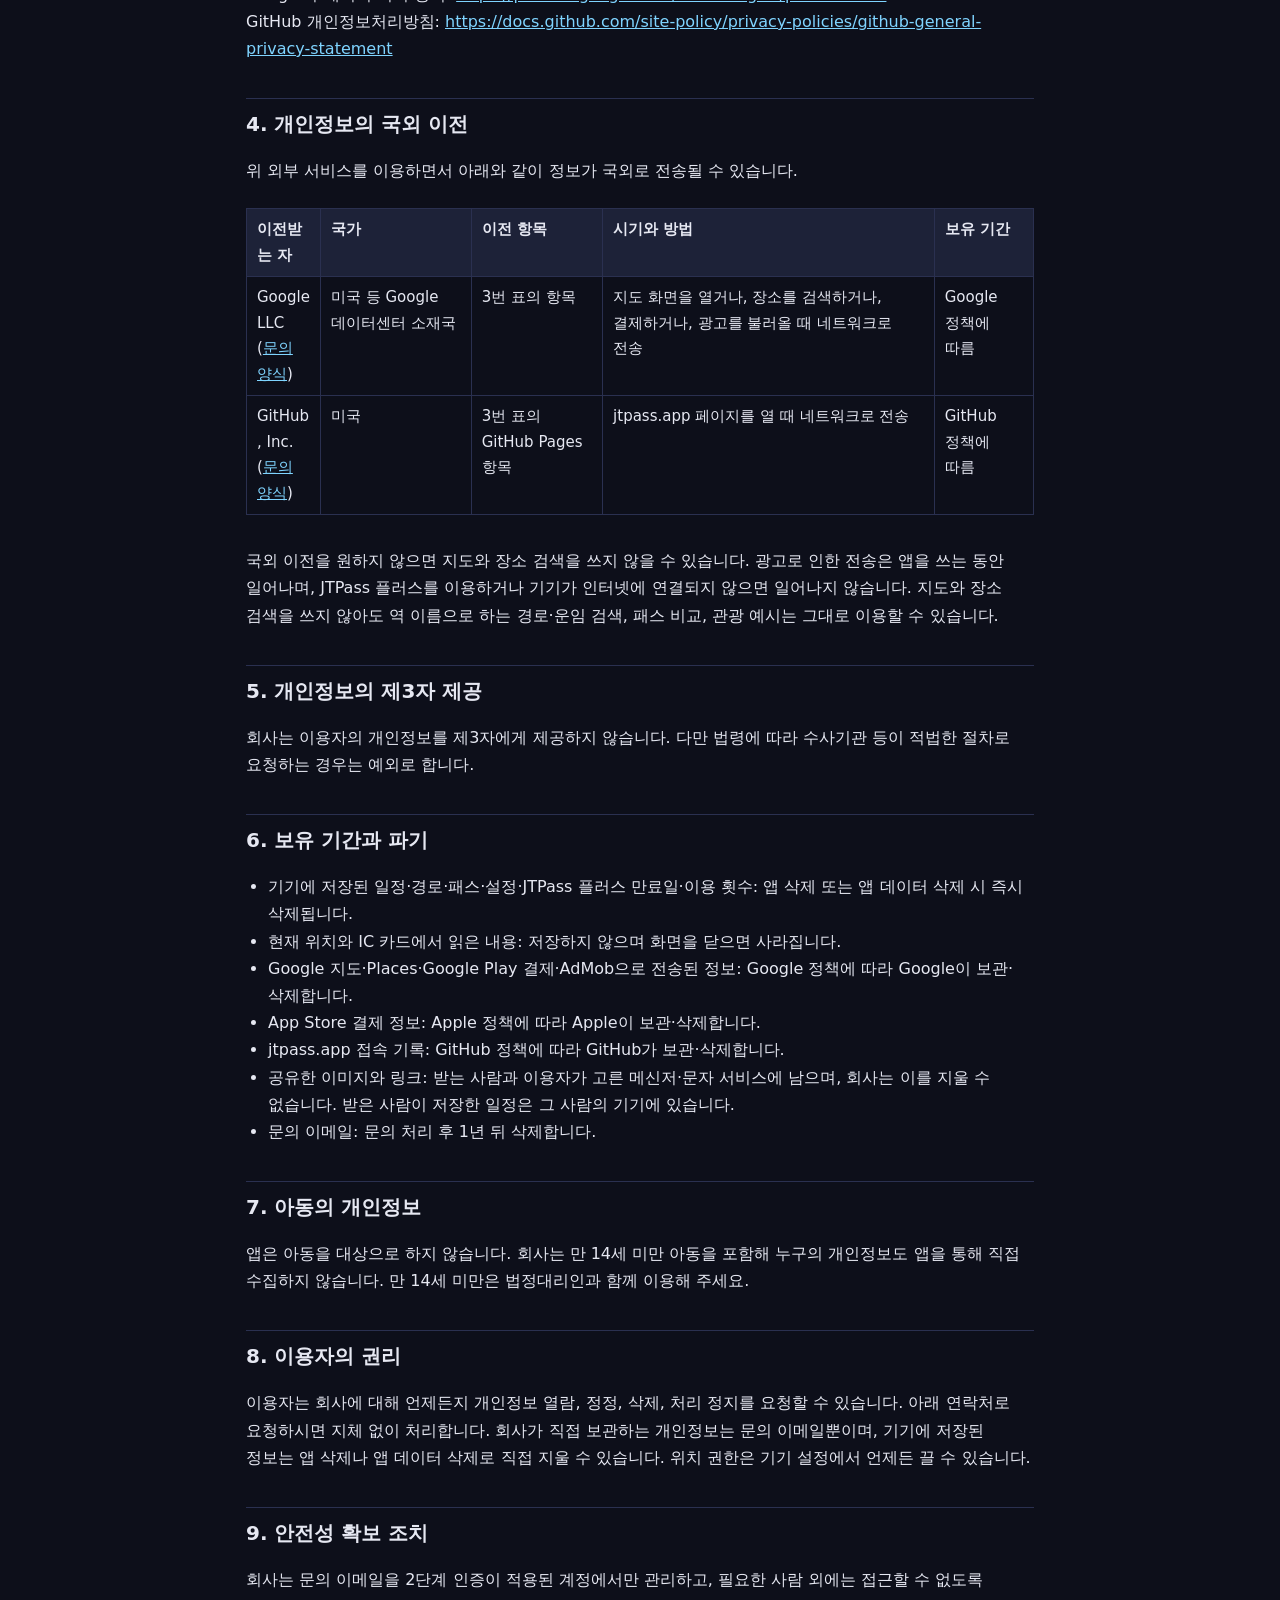
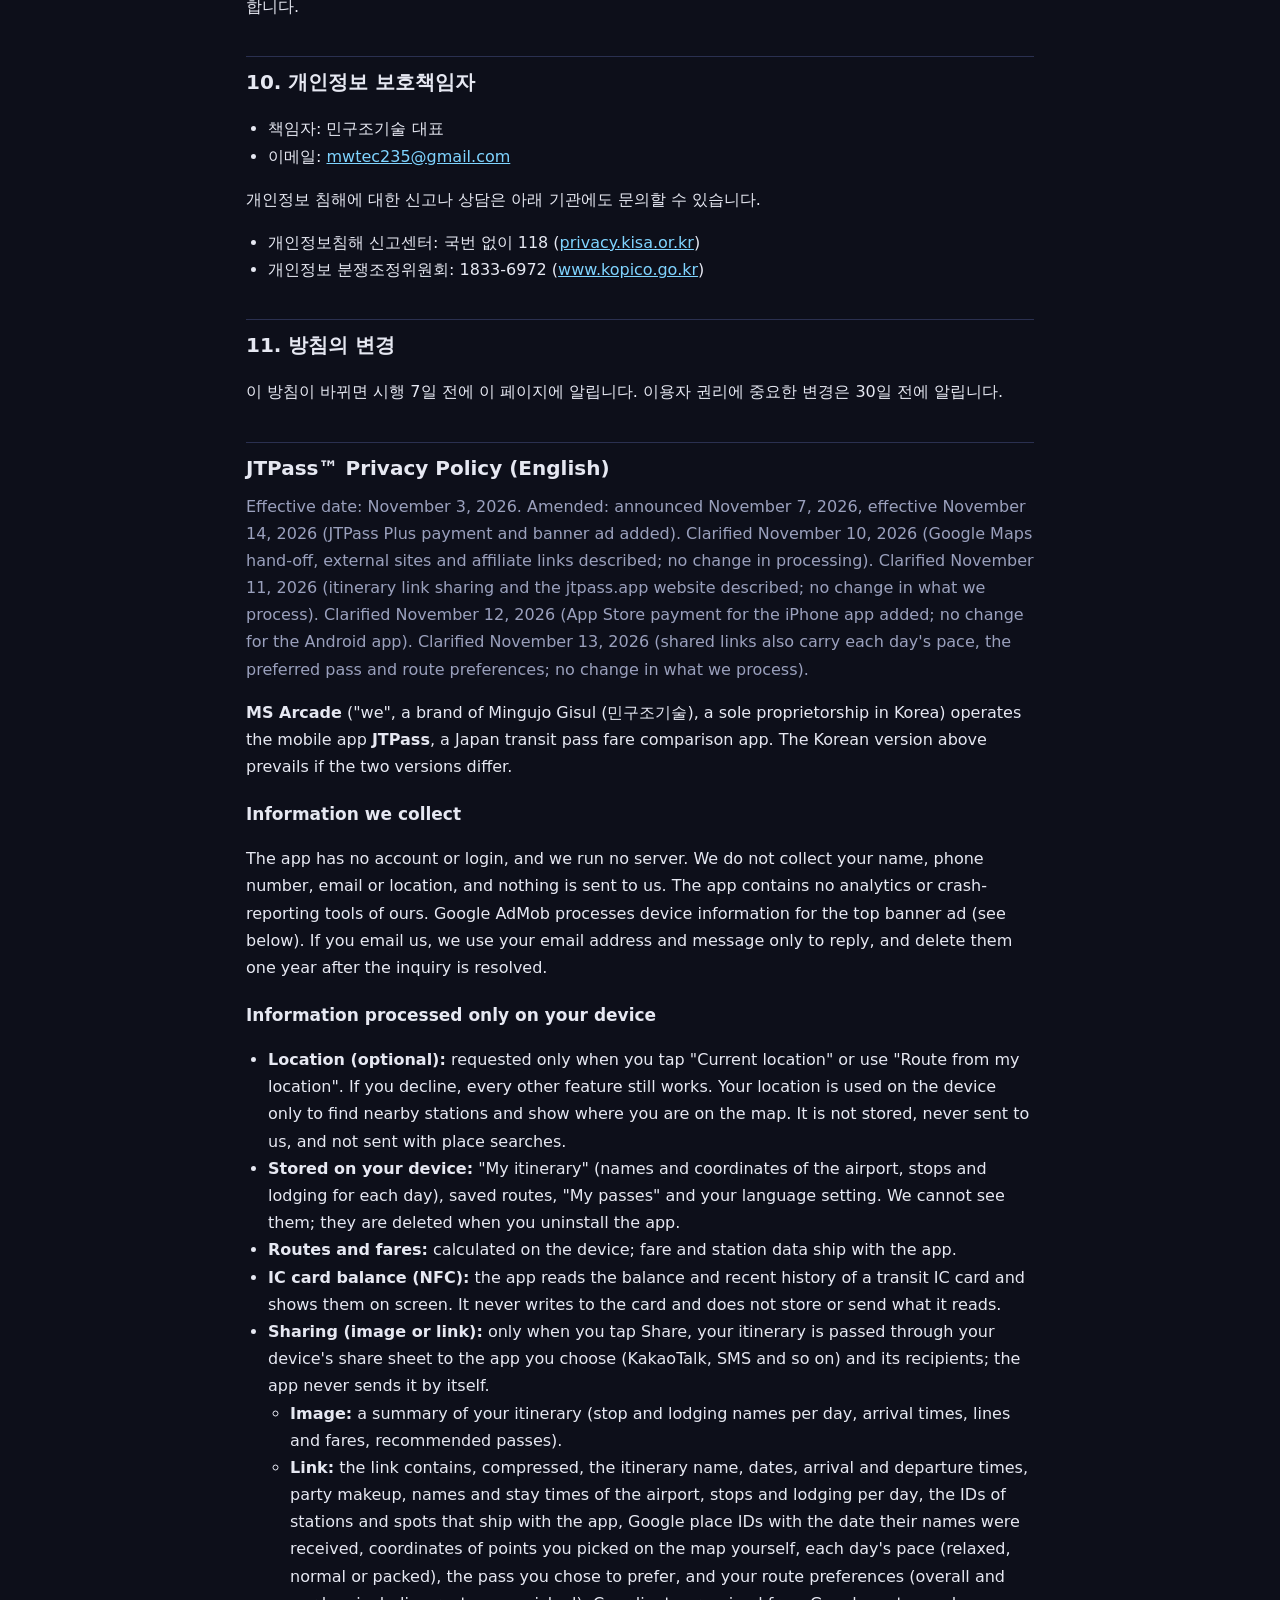
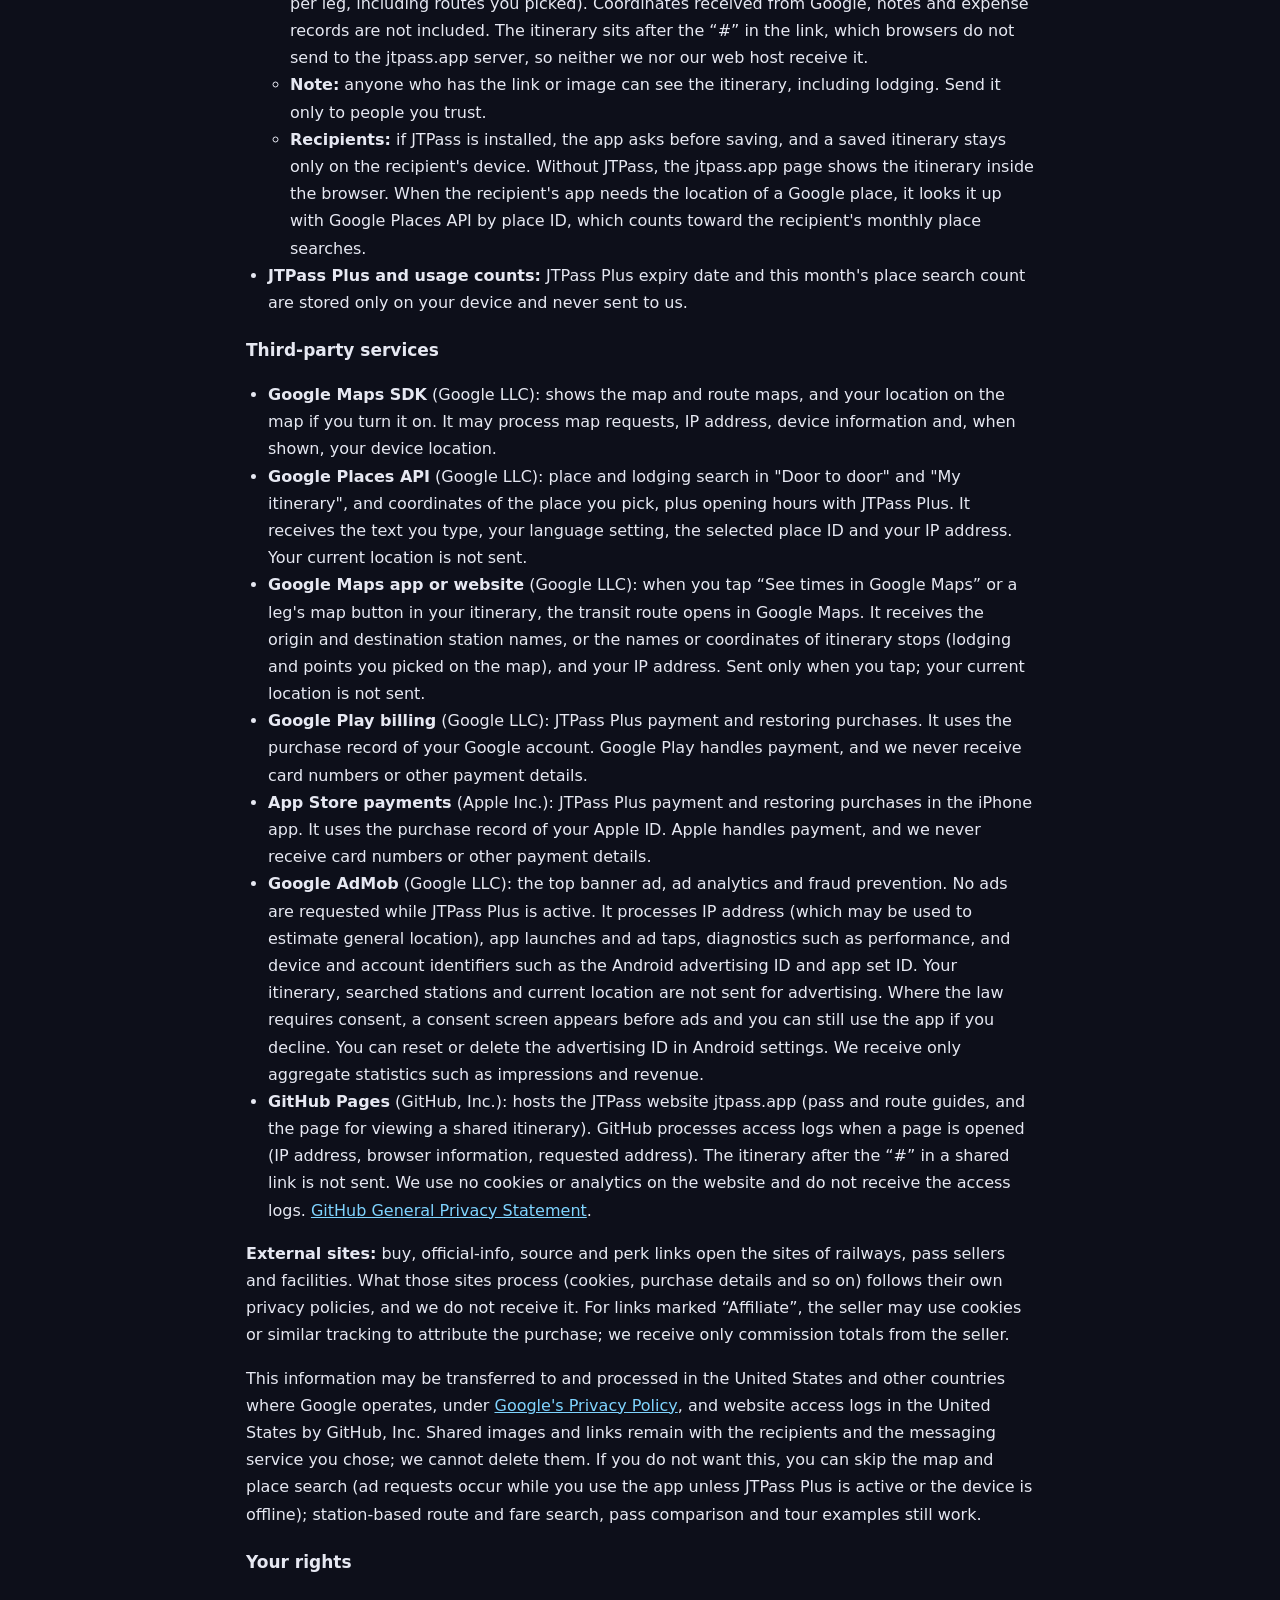
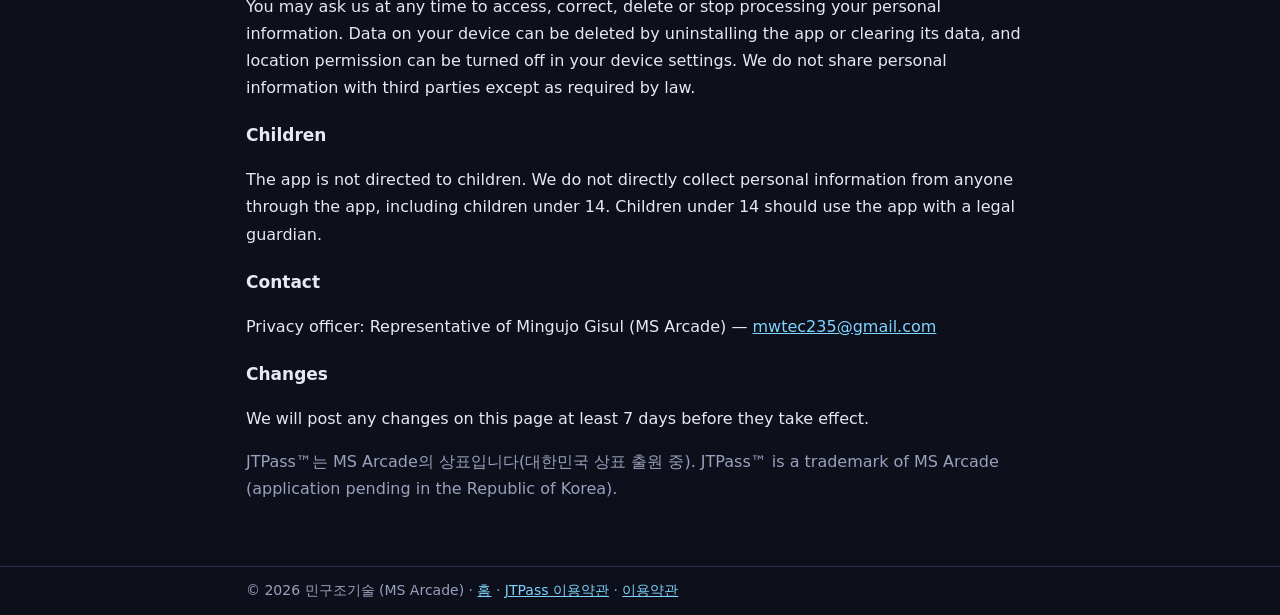
==== commit ce9bf69a: "JTPass privacy: shared links also carry each day's pace, the preferred pass and route preferences (n" ====
--- a/jtpass-privacy.html
+++ b/jtpass-privacy.html
@@ -14,7 +14,7 @@
 </div></header>
 <main>
 <h1>JTPass™ 개인정보처리방침</h1>
-<p class="sub">시행일: 2026년 11월 3일 · 개정: 2026년 11월 7일 공지·2026년 11월 14일 시행(JTPass 플러스 결제, 배너 광고 추가) · 안내 보완: 2026년 11월 10일(Google 지도로 넘기기·외부 사이트·제휴 링크 설명 추가, 처리 방식 변경 없음) · 안내 보완: 2026년 11월 11일(일정 링크 공유와 jtpass.app 웹사이트 설명 추가, 회사가 처리하는 정보 변경 없음) · 안내 보완: 2026년 11월 12일(iPhone 앱의 App Store 결제 추가, Android 앱에서 처리하는 정보 변경 없음) · <a href="#english" class="lang">English version below</a></p>
+<p class="sub">시행일: 2026년 11월 3일 · 개정: 2026년 11월 7일 공지·2026년 11월 14일 시행(JTPass 플러스 결제, 배너 광고 추가) · 안내 보완: 2026년 11월 10일(Google 지도로 넘기기·외부 사이트·제휴 링크 설명 추가, 처리 방식 변경 없음) · 안내 보완: 2026년 11월 11일(일정 링크 공유와 jtpass.app 웹사이트 설명 추가, 회사가 처리하는 정보 변경 없음) · 안내 보완: 2026년 11월 12일(iPhone 앱의 App Store 결제 추가, Android 앱에서 처리하는 정보 변경 없음) · 안내 보완: 2026년 11월 13일(공유 링크에 하루 강도·패스 우선·구간 경로 기준 추가, 회사가 처리하는 정보 변경 없음) · <a href="#english" class="lang">English version below</a></p>
 
 <p>민구조기술(이하 "회사", 브랜드 MS Arcade)은 「개인정보 보호법」 등 관련 법령을 지키며,
 회사가 제공하는 모바일 앱 <b>JTPass</b>(일본 교통패스 운임 비교, 이하 "앱")를 이용하는 분의 개인정보를 다음과 같이 처리합니다.</p>
@@ -33,7 +33,7 @@
 <li><b>일정 공유(이미지·링크):</b> 이용자가 공유 버튼을 누를 때만, 기기의 공유 창을 통해 이용자가 고른 앱(카카오톡, 문자 등)과 받는 사람에게 전달되며, 앱이 스스로 보내지 않습니다.
   <ul>
   <li><b>이미지 공유:</b> 「내 일정」 요약 이미지(일차별 장소·숙소 이름, 도착 시각, 구간 노선과 운임, 추천 패스)를 보냅니다.</li>
-  <li><b>링크 공유:</b> 링크 안에 일정 이름, 날짜, 도착·귀국 시각, 일행 구성, 일차별 공항·방문지·숙소의 이름과 머무는 시간, 앱에 들어 있는 역·관광지의 번호, Google 장소의 장소 ID와 이름을 받은 날, 이용자가 지도에서 직접 고른 지점의 좌표가 압축되어 들어갑니다. Google에서 받은 장소 좌표, 메모, 지출 기록은 넣지 않습니다. 일정 내용은 링크의 「#」 뒤에 들어 있어, 링크를 열어도 브라우저가 이 부분을 jtpass.app 서버로 보내지 않으며 회사와 웹 호스팅 업체는 일정 내용을 받지 않습니다.</li>
+  <li><b>링크 공유:</b> 링크 안에 일정 이름, 날짜, 도착·귀국 시각, 일행 구성, 일차별 공항·방문지·숙소의 이름과 머무는 시간, 앱에 들어 있는 역·관광지의 번호, Google 장소의 장소 ID와 이름을 받은 날, 이용자가 지도에서 직접 고른 지점의 좌표, 날마다의 하루 강도(여유·보통·빡빡), 「패스 우선」으로 고른 패스, 구간 경로 기준(가장 싼 경로·패스 사용 등과 직접 고른 경로)이 압축되어 들어갑니다. Google에서 받은 장소 좌표, 메모, 지출 기록은 넣지 않습니다. 일정 내용은 링크의 「#」 뒤에 들어 있어, 링크를 열어도 브라우저가 이 부분을 jtpass.app 서버로 보내지 않으며 회사와 웹 호스팅 업체는 일정 내용을 받지 않습니다.</li>
   <li><b>주의:</b> 링크나 이미지를 가진 사람은 누구나 숙소를 포함한 일정을 볼 수 있습니다. 믿을 수 있는 사람에게만 보내 주세요.</li>
   <li><b>받는 사람:</b> 링크를 열면 JTPass가 설치된 기기에서는 저장할지 먼저 묻고, 저장하면 받는 사람의 기기에만 저장됩니다. JTPass가 없으면 jtpass.app 페이지가 브라우저 안에서 일정을 보여 줍니다. 받은 일정의 Google 장소 위치가 필요할 때는 받는 사람의 앱이 장소 ID로 Google Places API에 조회하며, 이 조회는 받는 사람의 이번 달 장소 검색 횟수에서 차감됩니다(3번).</li>
   </ul></li>
@@ -107,7 +107,7 @@
 
 <h2 id="english" lang="en">JTPass™ Privacy Policy (English)</h2>
 <div lang="en">
-<p class="sub">Effective date: November 3, 2026. Amended: announced November 7, 2026, effective November 14, 2026 (JTPass Plus payment and banner ad added). Clarified November 10, 2026 (Google Maps hand-off, external sites and affiliate links described; no change in processing). Clarified November 11, 2026 (itinerary link sharing and the jtpass.app website described; no change in what we process). Clarified November 12, 2026 (App Store payment for the iPhone app added; no change for the Android app).</p>
+<p class="sub">Effective date: November 3, 2026. Amended: announced November 7, 2026, effective November 14, 2026 (JTPass Plus payment and banner ad added). Clarified November 10, 2026 (Google Maps hand-off, external sites and affiliate links described; no change in processing). Clarified November 11, 2026 (itinerary link sharing and the jtpass.app website described; no change in what we process). Clarified November 12, 2026 (App Store payment for the iPhone app added; no change for the Android app). Clarified November 13, 2026 (shared links also carry each day's pace, the preferred pass and route preferences; no change in what we process).</p>
 <p><b>MS Arcade</b> ("we", a brand of Mingujo Gisul (민구조기술), a sole proprietorship in Korea) operates the mobile app <b>JTPass</b>, a Japan transit pass fare comparison app. The Korean version above prevails if the two versions differ.</p>
 <h3>Information we collect</h3>
 <p>The app has no account or login, and we run no server. We do not collect your name, phone number, email or location, and nothing is sent to us. The app contains no analytics or crash-reporting tools of ours. Google AdMob processes device information for the top banner ad (see below).
@@ -121,7 +121,7 @@
 <li><b>Sharing (image or link):</b> only when you tap Share, your itinerary is passed through your device's share sheet to the app you choose (KakaoTalk, SMS and so on) and its recipients; the app never sends it by itself.
   <ul>
   <li><b>Image:</b> a summary of your itinerary (stop and lodging names per day, arrival times, lines and fares, recommended passes).</li>
-  <li><b>Link:</b> the link contains, compressed, the itinerary name, dates, arrival and departure times, party makeup, names and stay times of the airport, stops and lodging per day, the IDs of stations and spots that ship with the app, Google place IDs with the date their names were received, and coordinates of points you picked on the map yourself. Coordinates received from Google, notes and expense records are not included. The itinerary sits after the “#” in the link, which browsers do not send to the jtpass.app server, so neither we nor our web host receive it.</li>
+  <li><b>Link:</b> the link contains, compressed, the itinerary name, dates, arrival and departure times, party makeup, names and stay times of the airport, stops and lodging per day, the IDs of stations and spots that ship with the app, Google place IDs with the date their names were received, coordinates of points you picked on the map yourself, each day's pace (relaxed, normal or packed), the pass you chose to prefer, and your route preferences (overall and per leg, including routes you picked). Coordinates received from Google, notes and expense records are not included. The itinerary sits after the “#” in the link, which browsers do not send to the jtpass.app server, so neither we nor our web host receive it.</li>
   <li><b>Note:</b> anyone who has the link or image can see the itinerary, including lodging. Send it only to people you trust.</li>
   <li><b>Recipients:</b> if JTPass is installed, the app asks before saving, and a saved itinerary stays only on the recipient's device. Without JTPass, the jtpass.app page shows the itinerary inside the browser. When the recipient's app needs the location of a Google place, it looks it up with Google Places API by place ID, which counts toward the recipient's monthly place searches.</li>
   </ul></li>
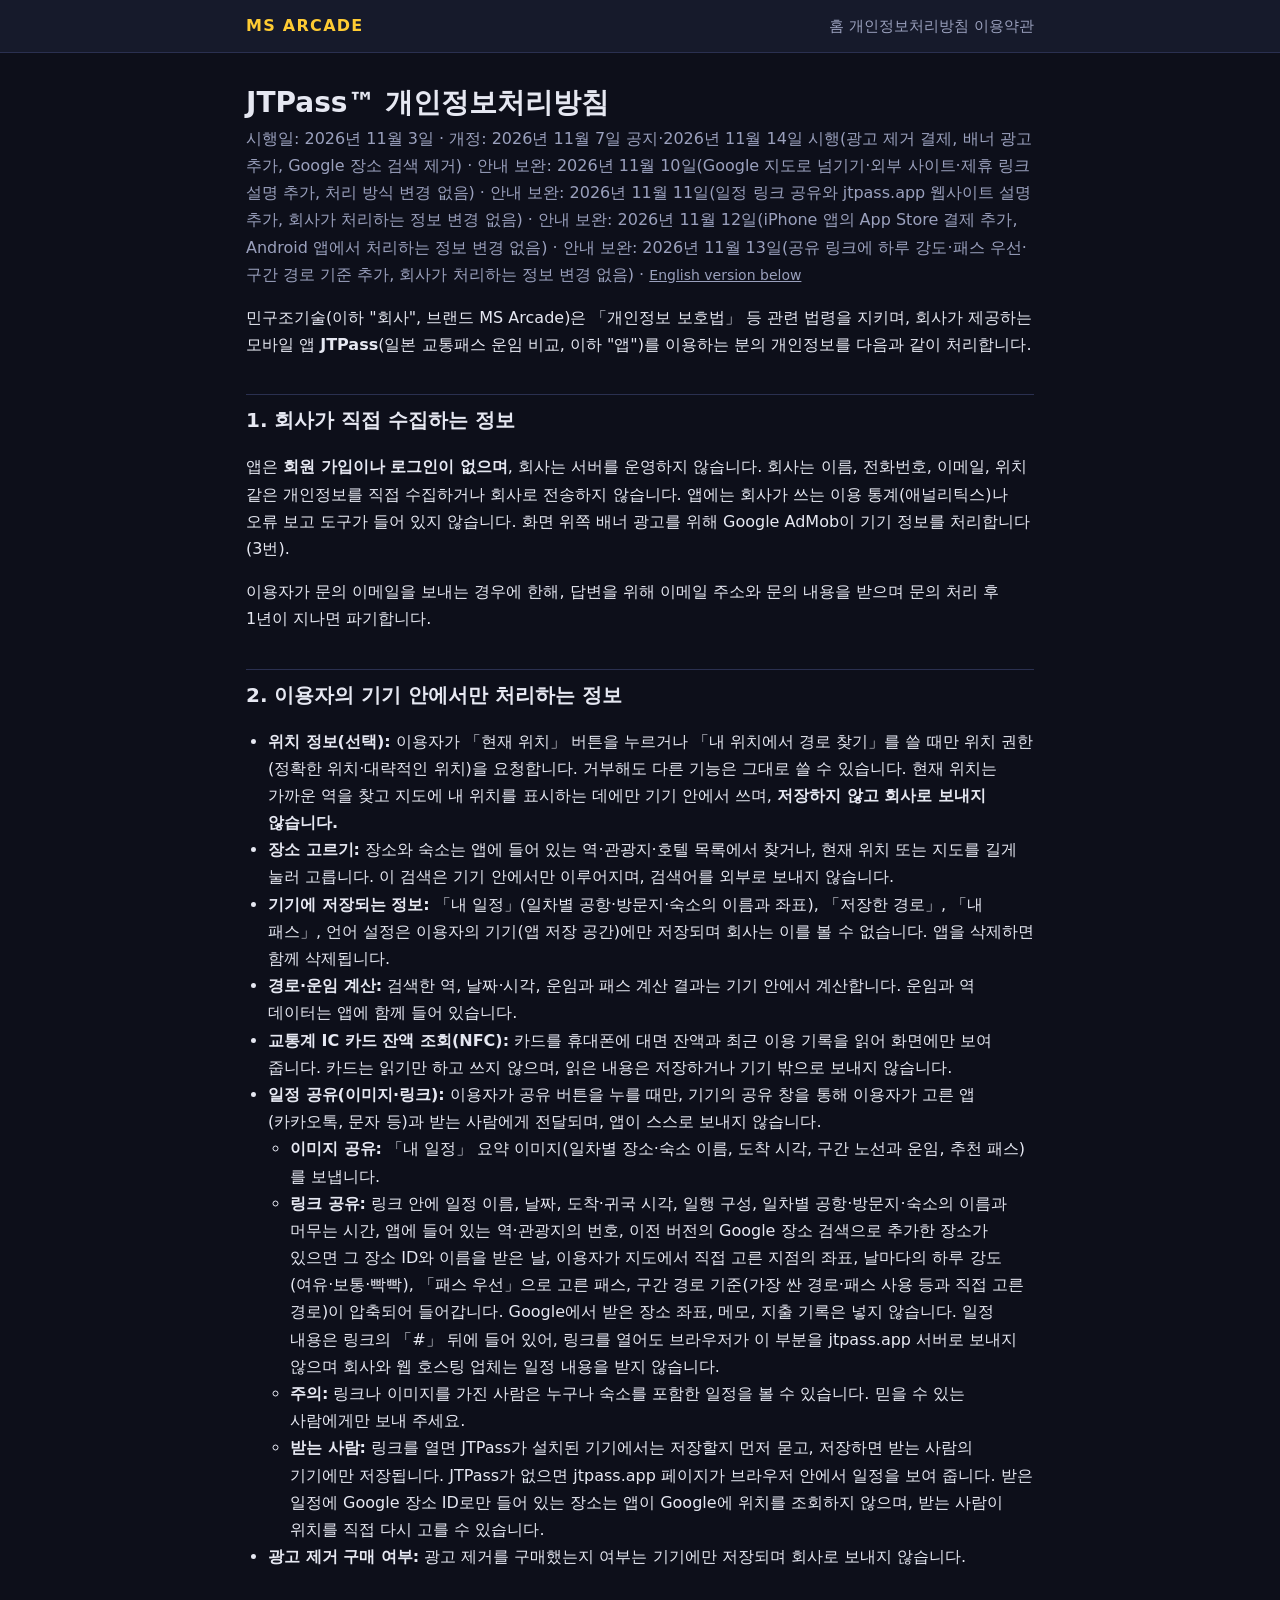
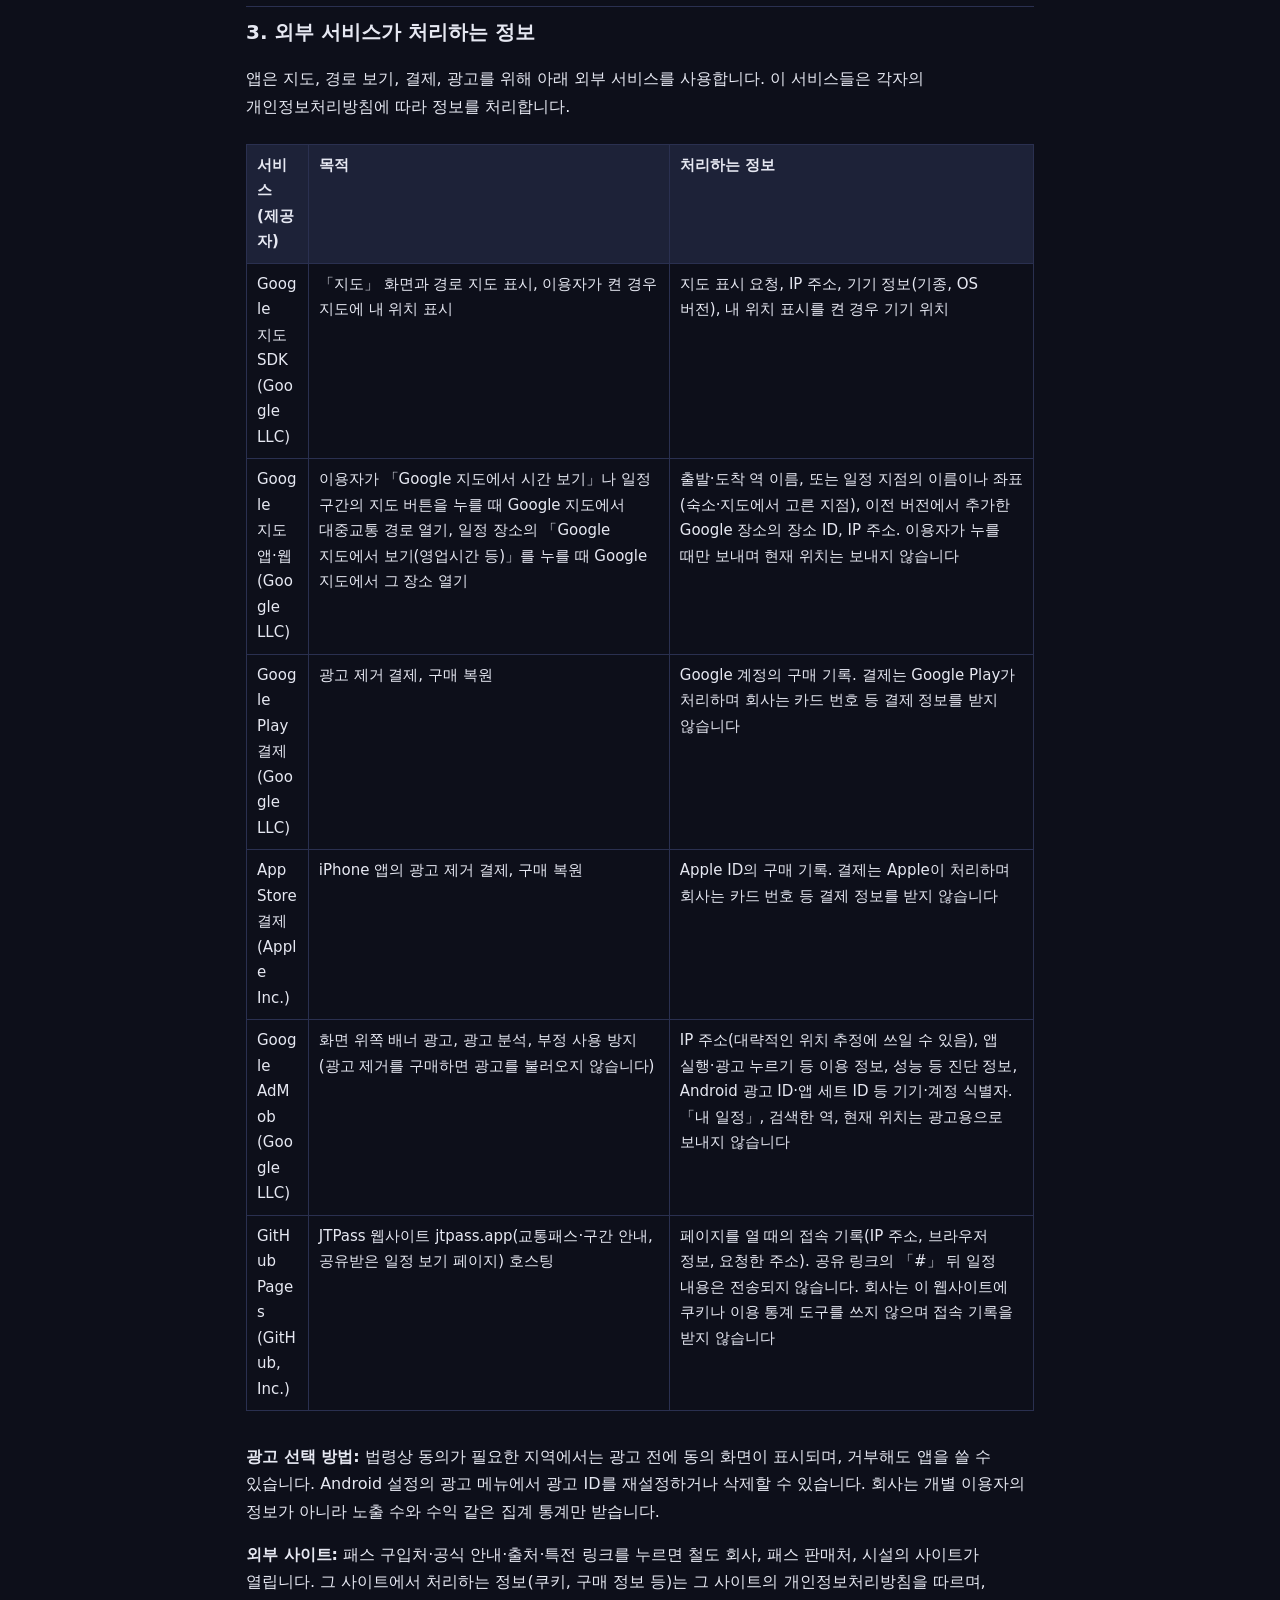
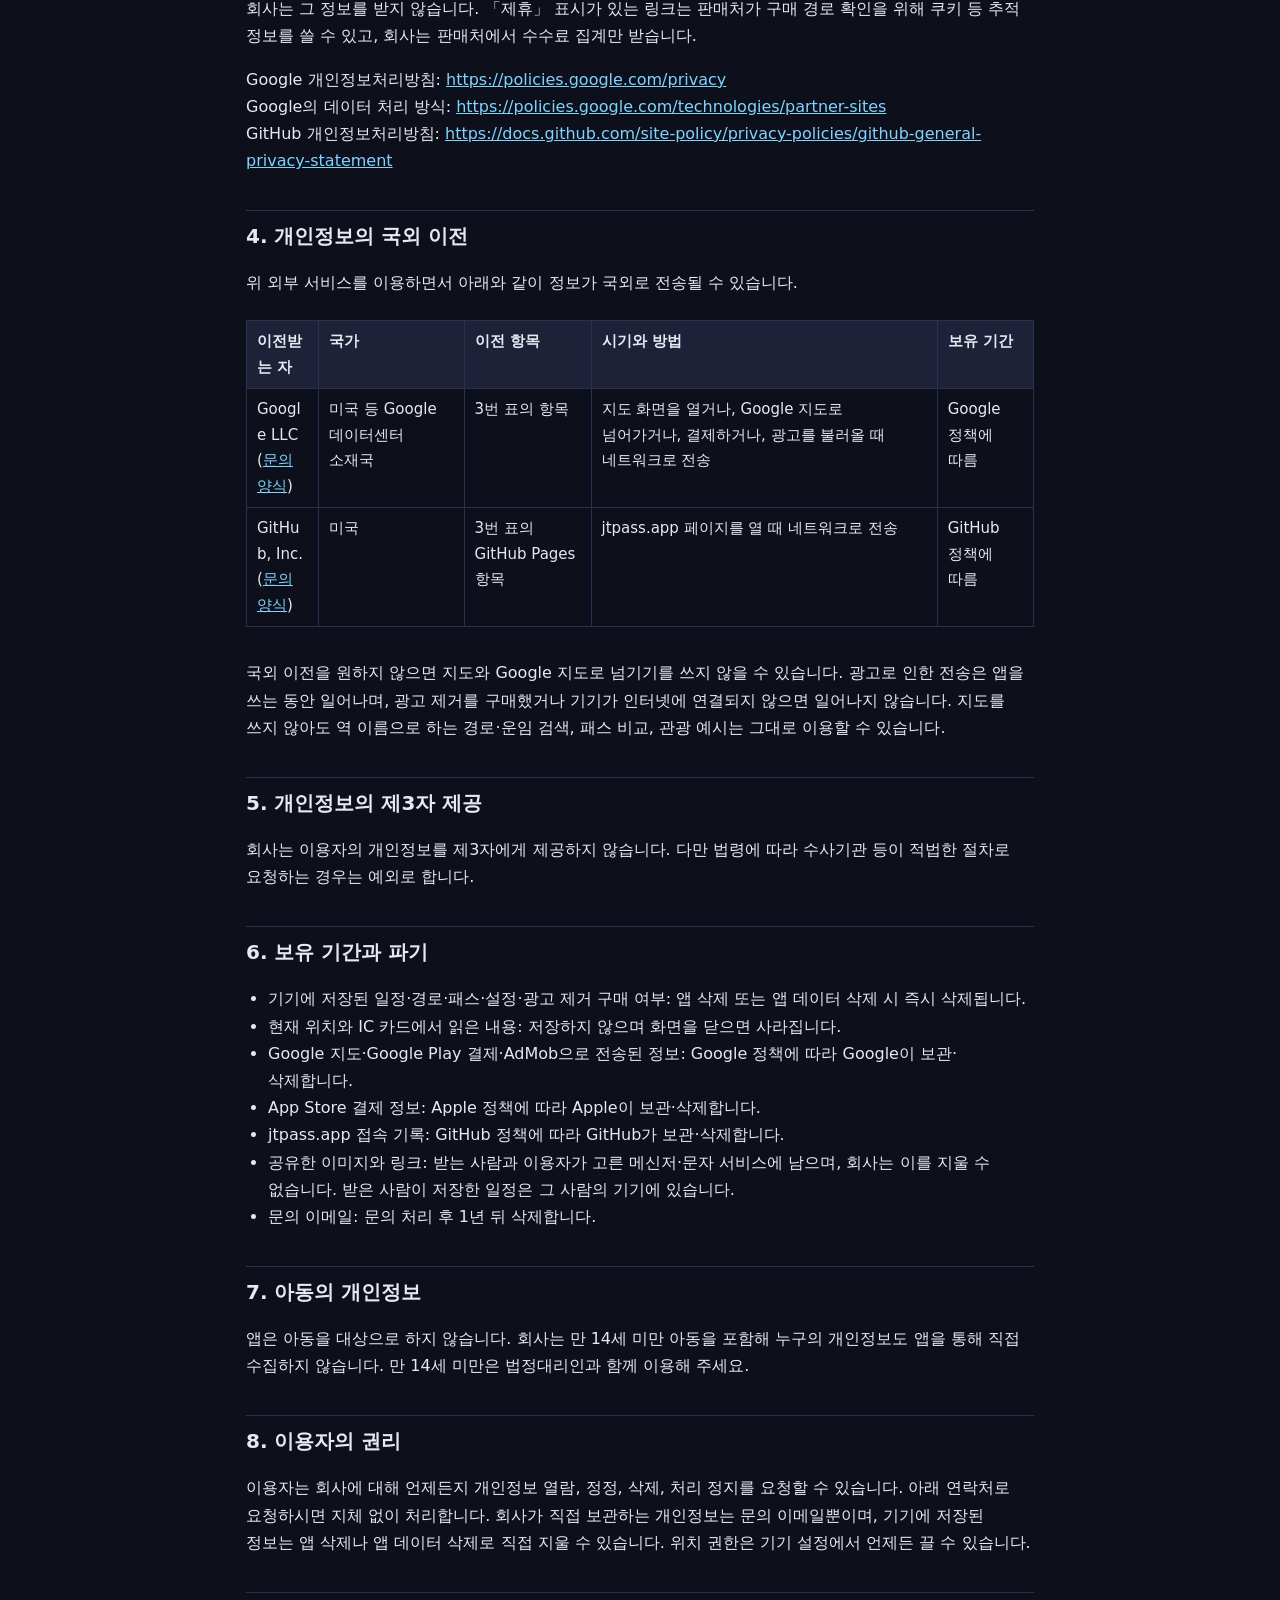
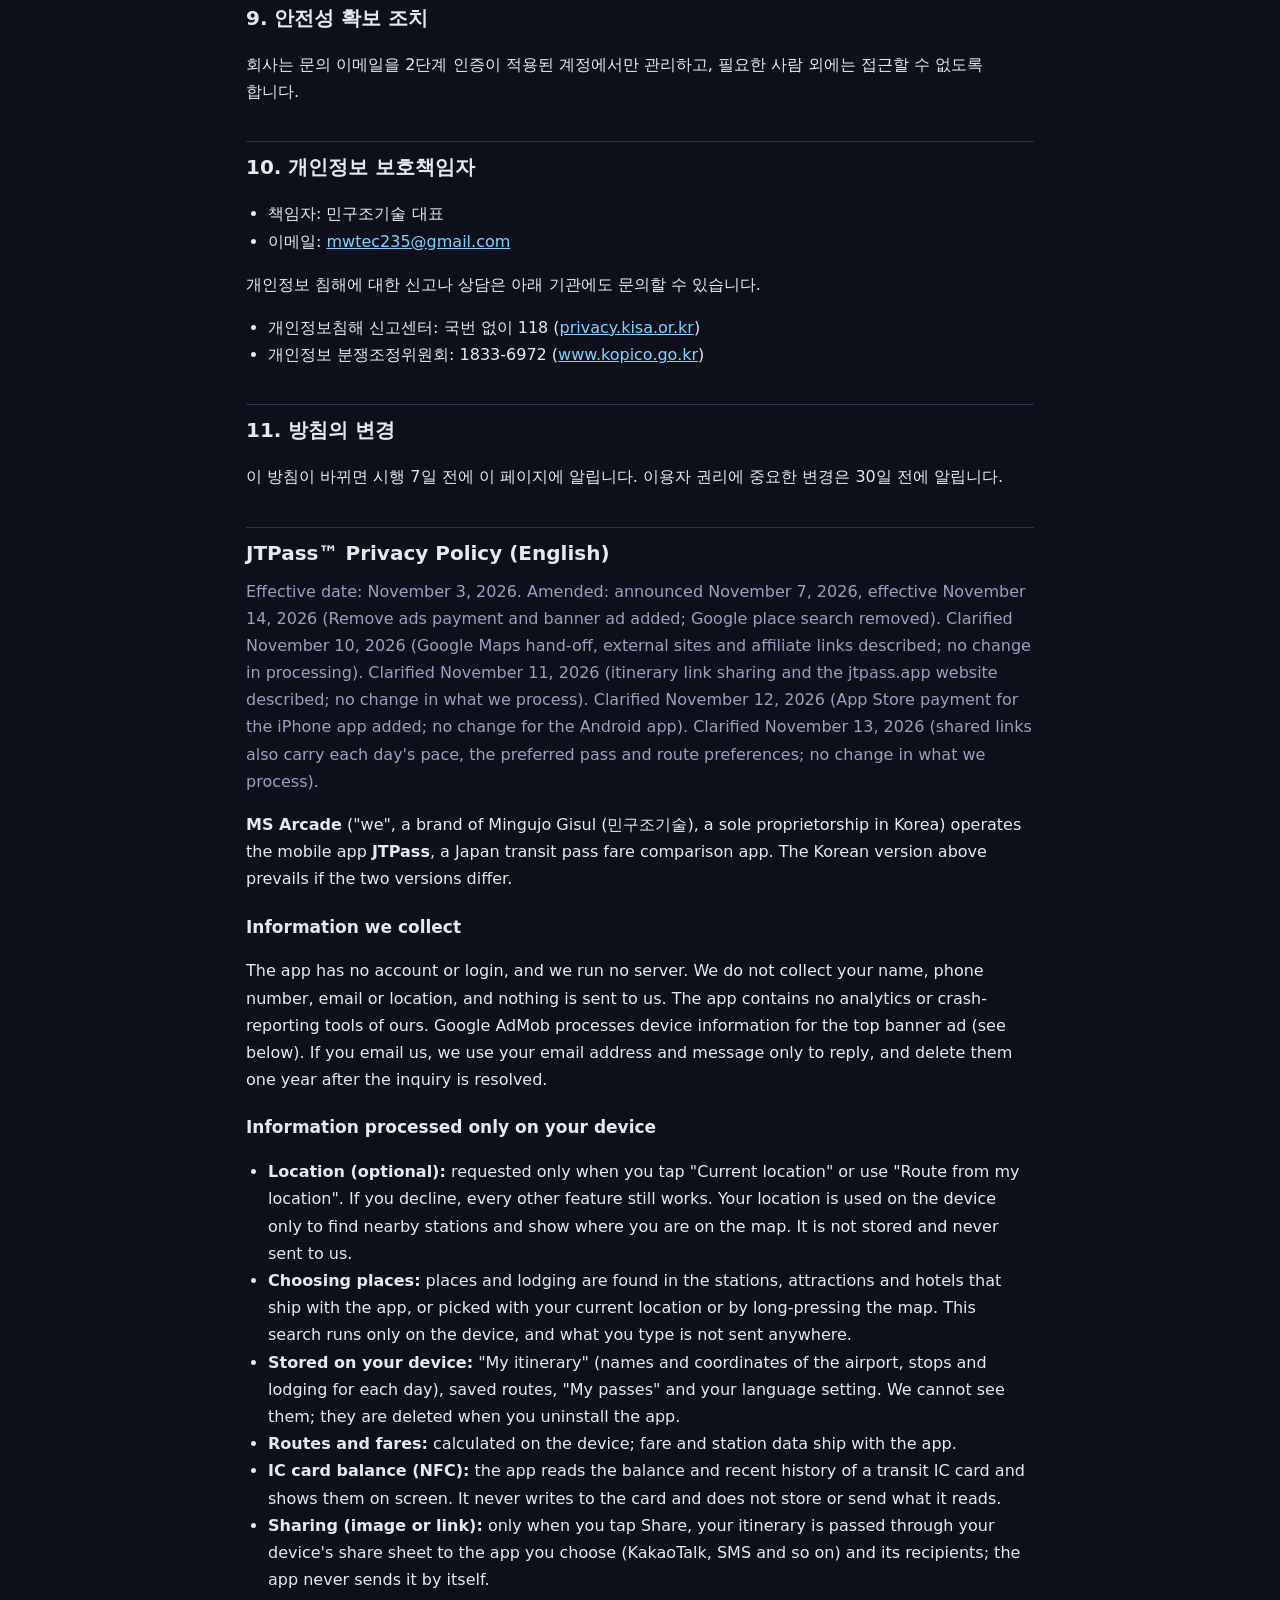
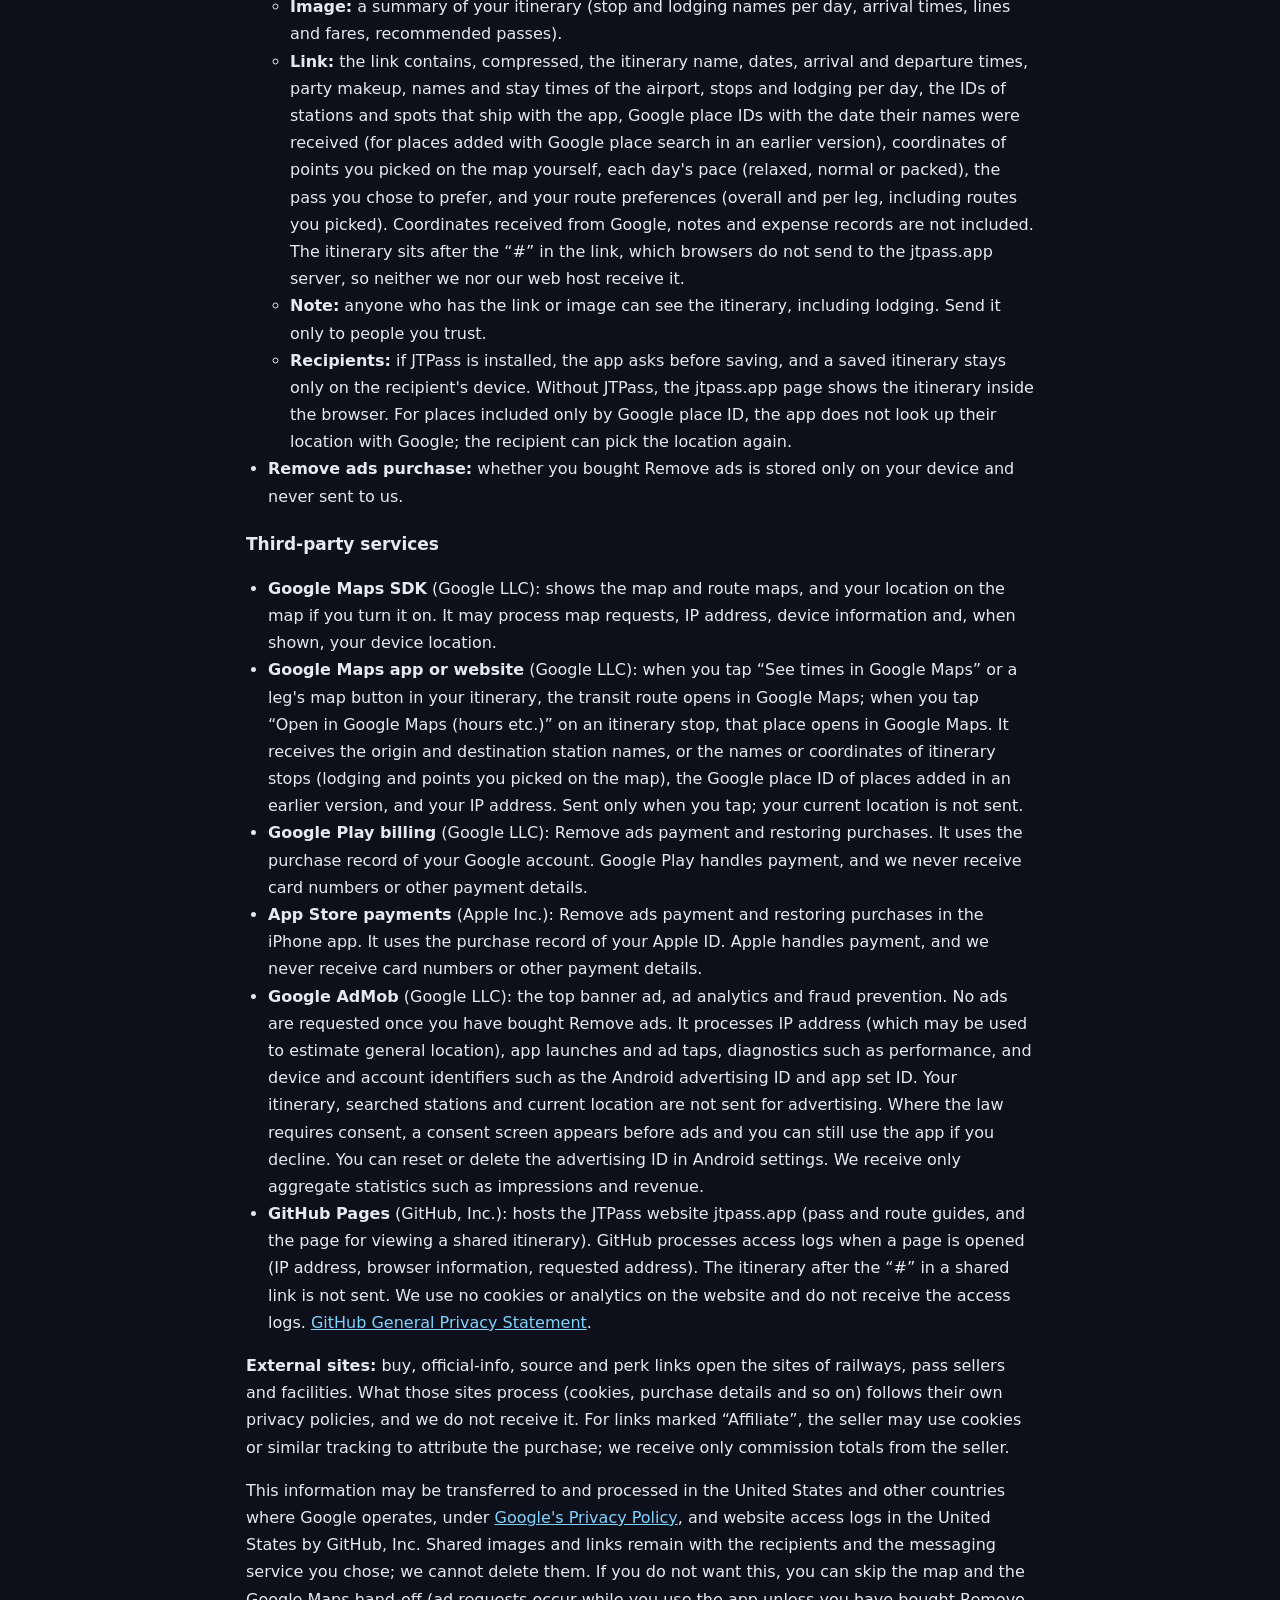
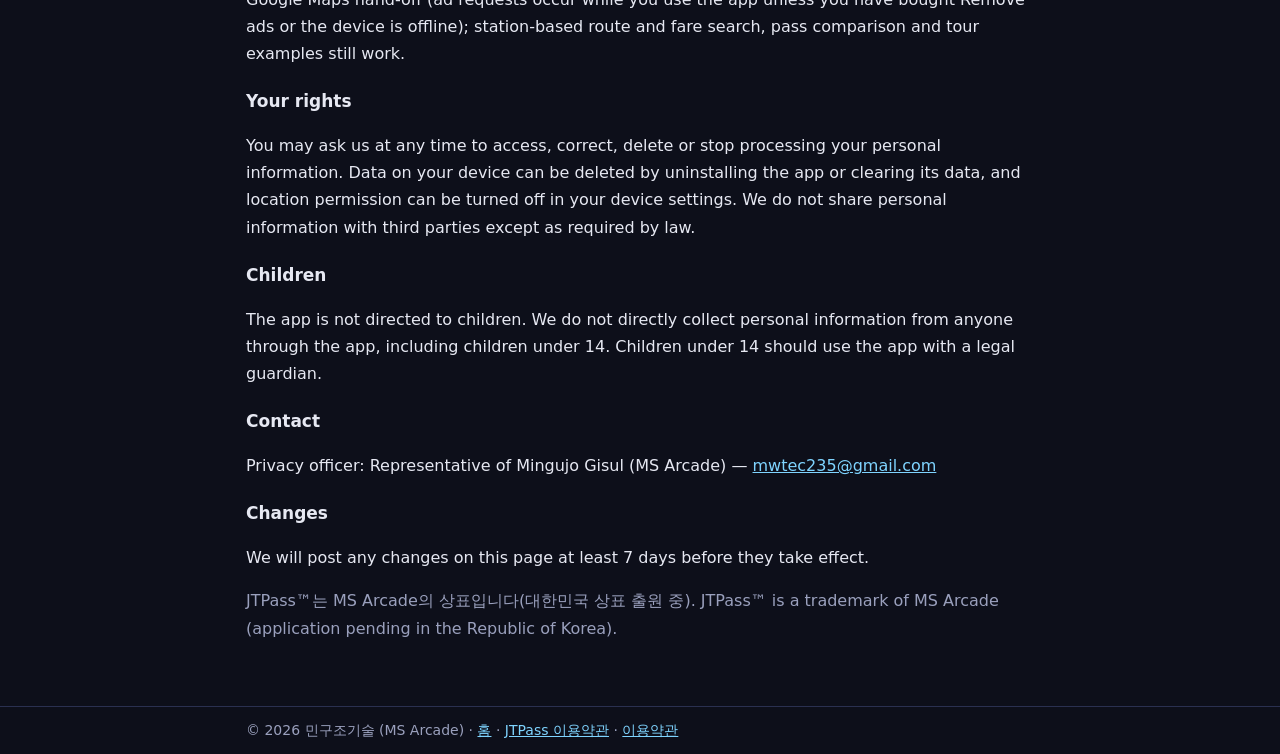
==== commit aeec7225: "JTPass terms and privacy: Google place search removed, paid product is one-time Remove ads (2,900 wo" ====
--- a/jtpass-privacy.html
+++ b/jtpass-privacy.html
@@ -14,7 +14,7 @@
 </div></header>
 <main>
 <h1>JTPass™ 개인정보처리방침</h1>
-<p class="sub">시행일: 2026년 11월 3일 · 개정: 2026년 11월 7일 공지·2026년 11월 14일 시행(JTPass 플러스 결제, 배너 광고 추가) · 안내 보완: 2026년 11월 10일(Google 지도로 넘기기·외부 사이트·제휴 링크 설명 추가, 처리 방식 변경 없음) · 안내 보완: 2026년 11월 11일(일정 링크 공유와 jtpass.app 웹사이트 설명 추가, 회사가 처리하는 정보 변경 없음) · 안내 보완: 2026년 11월 12일(iPhone 앱의 App Store 결제 추가, Android 앱에서 처리하는 정보 변경 없음) · 안내 보완: 2026년 11월 13일(공유 링크에 하루 강도·패스 우선·구간 경로 기준 추가, 회사가 처리하는 정보 변경 없음) · <a href="#english" class="lang">English version below</a></p>
+<p class="sub">시행일: 2026년 11월 3일 · 개정: 2026년 11월 7일 공지·2026년 11월 14일 시행(광고 제거 결제, 배너 광고 추가, Google 장소 검색 제거) · 안내 보완: 2026년 11월 10일(Google 지도로 넘기기·외부 사이트·제휴 링크 설명 추가, 처리 방식 변경 없음) · 안내 보완: 2026년 11월 11일(일정 링크 공유와 jtpass.app 웹사이트 설명 추가, 회사가 처리하는 정보 변경 없음) · 안내 보완: 2026년 11월 12일(iPhone 앱의 App Store 결제 추가, Android 앱에서 처리하는 정보 변경 없음) · 안내 보완: 2026년 11월 13일(공유 링크에 하루 강도·패스 우선·구간 경로 기준 추가, 회사가 처리하는 정보 변경 없음) · <a href="#english" class="lang">English version below</a></p>
 
 <p>민구조기술(이하 "회사", 브랜드 MS Arcade)은 「개인정보 보호법」 등 관련 법령을 지키며,
 회사가 제공하는 모바일 앱 <b>JTPass</b>(일본 교통패스 운임 비교, 이하 "앱")를 이용하는 분의 개인정보를 다음과 같이 처리합니다.</p>
@@ -26,30 +26,30 @@
 
 <h2>2. 이용자의 기기 안에서만 처리하는 정보</h2>
 <ul>
-<li><b>위치 정보(선택):</b> 이용자가 「현재 위치」 버튼을 누르거나 「내 위치에서 경로 찾기」를 쓸 때만 위치 권한(정확한 위치·대략적인 위치)을 요청합니다. 거부해도 다른 기능은 그대로 쓸 수 있습니다. 현재 위치는 가까운 역을 찾고 지도에 내 위치를 표시하는 데에만 기기 안에서 쓰며, <b>저장하지 않고 회사로 보내지 않습니다.</b> 장소 검색에도 현재 위치를 함께 보내지 않습니다.</li>
+<li><b>위치 정보(선택):</b> 이용자가 「현재 위치」 버튼을 누르거나 「내 위치에서 경로 찾기」를 쓸 때만 위치 권한(정확한 위치·대략적인 위치)을 요청합니다. 거부해도 다른 기능은 그대로 쓸 수 있습니다. 현재 위치는 가까운 역을 찾고 지도에 내 위치를 표시하는 데에만 기기 안에서 쓰며, <b>저장하지 않고 회사로 보내지 않습니다.</b></li>
+<li><b>장소 고르기:</b> 장소와 숙소는 앱에 들어 있는 역·관광지·호텔 목록에서 찾거나, 현재 위치 또는 지도를 길게 눌러 고릅니다. 이 검색은 기기 안에서만 이루어지며, 검색어를 외부로 보내지 않습니다.</li>
 <li><b>기기에 저장되는 정보:</b> 「내 일정」(일차별 공항·방문지·숙소의 이름과 좌표), 「저장한 경로」, 「내 패스」, 언어 설정은 이용자의 기기(앱 저장 공간)에만 저장되며 회사는 이를 볼 수 없습니다. 앱을 삭제하면 함께 삭제됩니다.</li>
 <li><b>경로·운임 계산:</b> 검색한 역, 날짜·시각, 운임과 패스 계산 결과는 기기 안에서 계산합니다. 운임과 역 데이터는 앱에 함께 들어 있습니다.</li>
 <li><b>교통계 IC 카드 잔액 조회(NFC):</b> 카드를 휴대폰에 대면 잔액과 최근 이용 기록을 읽어 화면에만 보여 줍니다. 카드는 읽기만 하고 쓰지 않으며, 읽은 내용은 저장하거나 기기 밖으로 보내지 않습니다.</li>
 <li><b>일정 공유(이미지·링크):</b> 이용자가 공유 버튼을 누를 때만, 기기의 공유 창을 통해 이용자가 고른 앱(카카오톡, 문자 등)과 받는 사람에게 전달되며, 앱이 스스로 보내지 않습니다.
   <ul>
   <li><b>이미지 공유:</b> 「내 일정」 요약 이미지(일차별 장소·숙소 이름, 도착 시각, 구간 노선과 운임, 추천 패스)를 보냅니다.</li>
-  <li><b>링크 공유:</b> 링크 안에 일정 이름, 날짜, 도착·귀국 시각, 일행 구성, 일차별 공항·방문지·숙소의 이름과 머무는 시간, 앱에 들어 있는 역·관광지의 번호, Google 장소의 장소 ID와 이름을 받은 날, 이용자가 지도에서 직접 고른 지점의 좌표, 날마다의 하루 강도(여유·보통·빡빡), 「패스 우선」으로 고른 패스, 구간 경로 기준(가장 싼 경로·패스 사용 등과 직접 고른 경로)이 압축되어 들어갑니다. Google에서 받은 장소 좌표, 메모, 지출 기록은 넣지 않습니다. 일정 내용은 링크의 「#」 뒤에 들어 있어, 링크를 열어도 브라우저가 이 부분을 jtpass.app 서버로 보내지 않으며 회사와 웹 호스팅 업체는 일정 내용을 받지 않습니다.</li>
+  <li><b>링크 공유:</b> 링크 안에 일정 이름, 날짜, 도착·귀국 시각, 일행 구성, 일차별 공항·방문지·숙소의 이름과 머무는 시간, 앱에 들어 있는 역·관광지의 번호, 이전 버전의 Google 장소 검색으로 추가한 장소가 있으면 그 장소 ID와 이름을 받은 날, 이용자가 지도에서 직접 고른 지점의 좌표, 날마다의 하루 강도(여유·보통·빡빡), 「패스 우선」으로 고른 패스, 구간 경로 기준(가장 싼 경로·패스 사용 등과 직접 고른 경로)이 압축되어 들어갑니다. Google에서 받은 장소 좌표, 메모, 지출 기록은 넣지 않습니다. 일정 내용은 링크의 「#」 뒤에 들어 있어, 링크를 열어도 브라우저가 이 부분을 jtpass.app 서버로 보내지 않으며 회사와 웹 호스팅 업체는 일정 내용을 받지 않습니다.</li>
   <li><b>주의:</b> 링크나 이미지를 가진 사람은 누구나 숙소를 포함한 일정을 볼 수 있습니다. 믿을 수 있는 사람에게만 보내 주세요.</li>
-  <li><b>받는 사람:</b> 링크를 열면 JTPass가 설치된 기기에서는 저장할지 먼저 묻고, 저장하면 받는 사람의 기기에만 저장됩니다. JTPass가 없으면 jtpass.app 페이지가 브라우저 안에서 일정을 보여 줍니다. 받은 일정의 Google 장소 위치가 필요할 때는 받는 사람의 앱이 장소 ID로 Google Places API에 조회하며, 이 조회는 받는 사람의 이번 달 장소 검색 횟수에서 차감됩니다(3번).</li>
+  <li><b>받는 사람:</b> 링크를 열면 JTPass가 설치된 기기에서는 저장할지 먼저 묻고, 저장하면 받는 사람의 기기에만 저장됩니다. JTPass가 없으면 jtpass.app 페이지가 브라우저 안에서 일정을 보여 줍니다. 받은 일정에 Google 장소 ID로만 들어 있는 장소는 앱이 Google에 위치를 조회하지 않으며, 받는 사람이 위치를 직접 다시 고를 수 있습니다.</li>
   </ul></li>
-<li><b>JTPass 플러스와 이용 횟수:</b> JTPass 플러스 만료일과 이번 달 장소 검색 횟수는 기기에만 저장되며 회사로 보내지 않습니다.</li>
+<li><b>광고 제거 구매 여부:</b> 광고 제거를 구매했는지 여부는 기기에만 저장되며 회사로 보내지 않습니다.</li>
 </ul>
 
 <h2>3. 외부 서비스가 처리하는 정보</h2>
-<p>앱은 지도, 장소 검색, 경로 보기, 결제, 광고를 위해 아래 외부 서비스를 사용합니다. 이 서비스들은 각자의 개인정보처리방침에 따라 정보를 처리합니다.</p>
+<p>앱은 지도, 경로 보기, 결제, 광고를 위해 아래 외부 서비스를 사용합니다. 이 서비스들은 각자의 개인정보처리방침에 따라 정보를 처리합니다.</p>
 <div class="tablewrap"><table>
 <tr><th>서비스(제공자)</th><th>목적</th><th>처리하는 정보</th></tr>
 <tr><td>Google 지도 SDK<br>(Google LLC)</td><td>「지도」 화면과 경로 지도 표시, 이용자가 켠 경우 지도에 내 위치 표시</td><td>지도 표시 요청, IP 주소, 기기 정보(기종, OS 버전), 내 위치 표시를 켠 경우 기기 위치</td></tr>
-<tr><td>Google Places API<br>(Google LLC)</td><td>「집 앞→목적지」와 「내 일정」의 장소·숙소 검색, 고른 장소의 좌표 조회, 영업시간 조회(JTPass 플러스 이용 시)</td><td>이용자가 입력한 검색어, 언어 설정, 고른 장소의 ID, IP 주소. 현재 위치는 보내지 않습니다</td></tr>
-<tr><td>Google 지도 앱·웹<br>(Google LLC)</td><td>이용자가 「Google 지도에서 시간 보기」나 일정 구간의 지도 버튼을 누를 때 Google 지도에서 대중교통 경로 열기</td><td>출발·도착 역 이름, 또는 일정 지점의 이름이나 좌표(숙소·지도에서 고른 지점), IP 주소. 이용자가 누를 때만 보내며 현재 위치는 보내지 않습니다</td></tr>
-<tr><td>Google Play 결제<br>(Google LLC)</td><td>JTPass 플러스 결제, 구매 복원</td><td>Google 계정의 구매 기록. 결제는 Google Play가 처리하며 회사는 카드 번호 등 결제 정보를 받지 않습니다</td></tr>
-<tr><td>App Store 결제<br>(Apple Inc.)</td><td>iPhone 앱의 JTPass 플러스 결제, 구매 복원</td><td>Apple ID의 구매 기록. 결제는 Apple이 처리하며 회사는 카드 번호 등 결제 정보를 받지 않습니다</td></tr>
-<tr><td>Google AdMob<br>(Google LLC)</td><td>화면 위쪽 배너 광고, 광고 분석, 부정 사용 방지 (JTPass 플러스 이용 중에는 광고를 불러오지 않습니다)</td><td>IP 주소(대략적인 위치 추정에 쓰일 수 있음), 앱 실행·광고 누르기 등 이용 정보, 성능 등 진단 정보, Android 광고 ID·앱 세트 ID 등 기기·계정 식별자. 「내 일정」, 검색한 역, 현재 위치는 광고용으로 보내지 않습니다</td></tr>
+<tr><td>Google 지도 앱·웹<br>(Google LLC)</td><td>이용자가 「Google 지도에서 시간 보기」나 일정 구간의 지도 버튼을 누를 때 Google 지도에서 대중교통 경로 열기, 일정 장소의 「Google 지도에서 보기(영업시간 등)」를 누를 때 Google 지도에서 그 장소 열기</td><td>출발·도착 역 이름, 또는 일정 지점의 이름이나 좌표(숙소·지도에서 고른 지점), 이전 버전에서 추가한 Google 장소의 장소 ID, IP 주소. 이용자가 누를 때만 보내며 현재 위치는 보내지 않습니다</td></tr>
+<tr><td>Google Play 결제<br>(Google LLC)</td><td>광고 제거 결제, 구매 복원</td><td>Google 계정의 구매 기록. 결제는 Google Play가 처리하며 회사는 카드 번호 등 결제 정보를 받지 않습니다</td></tr>
+<tr><td>App Store 결제<br>(Apple Inc.)</td><td>iPhone 앱의 광고 제거 결제, 구매 복원</td><td>Apple ID의 구매 기록. 결제는 Apple이 처리하며 회사는 카드 번호 등 결제 정보를 받지 않습니다</td></tr>
+<tr><td>Google AdMob<br>(Google LLC)</td><td>화면 위쪽 배너 광고, 광고 분석, 부정 사용 방지 (광고 제거를 구매하면 광고를 불러오지 않습니다)</td><td>IP 주소(대략적인 위치 추정에 쓰일 수 있음), 앱 실행·광고 누르기 등 이용 정보, 성능 등 진단 정보, Android 광고 ID·앱 세트 ID 등 기기·계정 식별자. 「내 일정」, 검색한 역, 현재 위치는 광고용으로 보내지 않습니다</td></tr>
 <tr><td>GitHub Pages<br>(GitHub, Inc.)</td><td>JTPass 웹사이트 jtpass.app(교통패스·구간 안내, 공유받은 일정 보기 페이지) 호스팅</td><td>페이지를 열 때의 접속 기록(IP 주소, 브라우저 정보, 요청한 주소). 공유 링크의 「#」 뒤 일정 내용은 전송되지 않습니다. 회사는 이 웹사이트에 쿠키나 이용 통계 도구를 쓰지 않으며 접속 기록을 받지 않습니다</td></tr>
 </table></div>
 <p><b>광고 선택 방법:</b> 법령상 동의가 필요한 지역에서는 광고 전에 동의 화면이 표시되며, 거부해도 앱을 쓸 수 있습니다. Android 설정의 광고 메뉴에서 광고 ID를 재설정하거나 삭제할 수 있습니다. 회사는 개별 이용자의 정보가 아니라 노출 수와 수익 같은 집계 통계만 받습니다.</p>
@@ -62,19 +62,19 @@
 <p>위 외부 서비스를 이용하면서 아래와 같이 정보가 국외로 전송될 수 있습니다.</p>
 <div class="tablewrap"><table>
 <tr><th>이전받는 자</th><th>국가</th><th>이전 항목</th><th>시기와 방법</th><th>보유 기간</th></tr>
-<tr><td>Google LLC<br>(<a href="https://support.google.com/policies/contact/general_privacy_form">문의 양식</a>)</td><td>미국 등 Google 데이터센터 소재국</td><td>3번 표의 항목</td><td>지도 화면을 열거나, 장소를 검색하거나, 결제하거나, 광고를 불러올 때 네트워크로 전송</td><td>Google 정책에 따름</td></tr>
+<tr><td>Google LLC<br>(<a href="https://support.google.com/policies/contact/general_privacy_form">문의 양식</a>)</td><td>미국 등 Google 데이터센터 소재국</td><td>3번 표의 항목</td><td>지도 화면을 열거나, Google 지도로 넘어가거나, 결제하거나, 광고를 불러올 때 네트워크로 전송</td><td>Google 정책에 따름</td></tr>
 <tr><td>GitHub, Inc.<br>(<a href="https://support.github.com/contact/privacy">문의 양식</a>)</td><td>미국</td><td>3번 표의 GitHub Pages 항목</td><td>jtpass.app 페이지를 열 때 네트워크로 전송</td><td>GitHub 정책에 따름</td></tr>
 </table></div>
-<p>국외 이전을 원하지 않으면 지도와 장소 검색을 쓰지 않을 수 있습니다. 광고로 인한 전송은 앱을 쓰는 동안 일어나며, JTPass 플러스를 이용하거나 기기가 인터넷에 연결되지 않으면 일어나지 않습니다. 지도와 장소 검색을 쓰지 않아도 역 이름으로 하는 경로·운임 검색, 패스 비교, 관광 예시는 그대로 이용할 수 있습니다.</p>
+<p>국외 이전을 원하지 않으면 지도와 Google 지도로 넘기기를 쓰지 않을 수 있습니다. 광고로 인한 전송은 앱을 쓰는 동안 일어나며, 광고 제거를 구매했거나 기기가 인터넷에 연결되지 않으면 일어나지 않습니다. 지도를 쓰지 않아도 역 이름으로 하는 경로·운임 검색, 패스 비교, 관광 예시는 그대로 이용할 수 있습니다.</p>
 
 <h2>5. 개인정보의 제3자 제공</h2>
 <p>회사는 이용자의 개인정보를 제3자에게 제공하지 않습니다. 다만 법령에 따라 수사기관 등이 적법한 절차로 요청하는 경우는 예외로 합니다.</p>
 
 <h2>6. 보유 기간과 파기</h2>
 <ul>
-<li>기기에 저장된 일정·경로·패스·설정·JTPass 플러스 만료일·이용 횟수: 앱 삭제 또는 앱 데이터 삭제 시 즉시 삭제됩니다.</li>
+<li>기기에 저장된 일정·경로·패스·설정·광고 제거 구매 여부: 앱 삭제 또는 앱 데이터 삭제 시 즉시 삭제됩니다.</li>
 <li>현재 위치와 IC 카드에서 읽은 내용: 저장하지 않으며 화면을 닫으면 사라집니다.</li>
-<li>Google 지도·Places·Google Play 결제·AdMob으로 전송된 정보: Google 정책에 따라 Google이 보관·삭제합니다.</li>
+<li>Google 지도·Google Play 결제·AdMob으로 전송된 정보: Google 정책에 따라 Google이 보관·삭제합니다.</li>
 <li>App Store 결제 정보: Apple 정책에 따라 Apple이 보관·삭제합니다.</li>
 <li>jtpass.app 접속 기록: GitHub 정책에 따라 GitHub가 보관·삭제합니다.</li>
 <li>공유한 이미지와 링크: 받는 사람과 이용자가 고른 메신저·문자 서비스에 남으며, 회사는 이를 지울 수 없습니다. 받은 사람이 저장한 일정은 그 사람의 기기에 있습니다.</li>
@@ -107,38 +107,38 @@
 
 <h2 id="english" lang="en">JTPass™ Privacy Policy (English)</h2>
 <div lang="en">
-<p class="sub">Effective date: November 3, 2026. Amended: announced November 7, 2026, effective November 14, 2026 (JTPass Plus payment and banner ad added). Clarified November 10, 2026 (Google Maps hand-off, external sites and affiliate links described; no change in processing). Clarified November 11, 2026 (itinerary link sharing and the jtpass.app website described; no change in what we process). Clarified November 12, 2026 (App Store payment for the iPhone app added; no change for the Android app). Clarified November 13, 2026 (shared links also carry each day's pace, the preferred pass and route preferences; no change in what we process).</p>
+<p class="sub">Effective date: November 3, 2026. Amended: announced November 7, 2026, effective November 14, 2026 (Remove ads payment and banner ad added; Google place search removed). Clarified November 10, 2026 (Google Maps hand-off, external sites and affiliate links described; no change in processing). Clarified November 11, 2026 (itinerary link sharing and the jtpass.app website described; no change in what we process). Clarified November 12, 2026 (App Store payment for the iPhone app added; no change for the Android app). Clarified November 13, 2026 (shared links also carry each day's pace, the preferred pass and route preferences; no change in what we process).</p>
 <p><b>MS Arcade</b> ("we", a brand of Mingujo Gisul (민구조기술), a sole proprietorship in Korea) operates the mobile app <b>JTPass</b>, a Japan transit pass fare comparison app. The Korean version above prevails if the two versions differ.</p>
 <h3>Information we collect</h3>
 <p>The app has no account or login, and we run no server. We do not collect your name, phone number, email or location, and nothing is sent to us. The app contains no analytics or crash-reporting tools of ours. Google AdMob processes device information for the top banner ad (see below).
 If you email us, we use your email address and message only to reply, and delete them one year after the inquiry is resolved.</p>
 <h3>Information processed only on your device</h3>
 <ul>
-<li><b>Location (optional):</b> requested only when you tap "Current location" or use "Route from my location". If you decline, every other feature still works. Your location is used on the device only to find nearby stations and show where you are on the map. It is not stored, never sent to us, and not sent with place searches.</li>
+<li><b>Location (optional):</b> requested only when you tap "Current location" or use "Route from my location". If you decline, every other feature still works. Your location is used on the device only to find nearby stations and show where you are on the map. It is not stored and never sent to us.</li>
+<li><b>Choosing places:</b> places and lodging are found in the stations, attractions and hotels that ship with the app, or picked with your current location or by long-pressing the map. This search runs only on the device, and what you type is not sent anywhere.</li>
 <li><b>Stored on your device:</b> "My itinerary" (names and coordinates of the airport, stops and lodging for each day), saved routes, "My passes" and your language setting. We cannot see them; they are deleted when you uninstall the app.</li>
 <li><b>Routes and fares:</b> calculated on the device; fare and station data ship with the app.</li>
 <li><b>IC card balance (NFC):</b> the app reads the balance and recent history of a transit IC card and shows them on screen. It never writes to the card and does not store or send what it reads.</li>
 <li><b>Sharing (image or link):</b> only when you tap Share, your itinerary is passed through your device's share sheet to the app you choose (KakaoTalk, SMS and so on) and its recipients; the app never sends it by itself.
   <ul>
   <li><b>Image:</b> a summary of your itinerary (stop and lodging names per day, arrival times, lines and fares, recommended passes).</li>
-  <li><b>Link:</b> the link contains, compressed, the itinerary name, dates, arrival and departure times, party makeup, names and stay times of the airport, stops and lodging per day, the IDs of stations and spots that ship with the app, Google place IDs with the date their names were received, coordinates of points you picked on the map yourself, each day's pace (relaxed, normal or packed), the pass you chose to prefer, and your route preferences (overall and per leg, including routes you picked). Coordinates received from Google, notes and expense records are not included. The itinerary sits after the “#” in the link, which browsers do not send to the jtpass.app server, so neither we nor our web host receive it.</li>
+  <li><b>Link:</b> the link contains, compressed, the itinerary name, dates, arrival and departure times, party makeup, names and stay times of the airport, stops and lodging per day, the IDs of stations and spots that ship with the app, Google place IDs with the date their names were received (for places added with Google place search in an earlier version), coordinates of points you picked on the map yourself, each day's pace (relaxed, normal or packed), the pass you chose to prefer, and your route preferences (overall and per leg, including routes you picked). Coordinates received from Google, notes and expense records are not included. The itinerary sits after the “#” in the link, which browsers do not send to the jtpass.app server, so neither we nor our web host receive it.</li>
   <li><b>Note:</b> anyone who has the link or image can see the itinerary, including lodging. Send it only to people you trust.</li>
-  <li><b>Recipients:</b> if JTPass is installed, the app asks before saving, and a saved itinerary stays only on the recipient's device. Without JTPass, the jtpass.app page shows the itinerary inside the browser. When the recipient's app needs the location of a Google place, it looks it up with Google Places API by place ID, which counts toward the recipient's monthly place searches.</li>
+  <li><b>Recipients:</b> if JTPass is installed, the app asks before saving, and a saved itinerary stays only on the recipient's device. Without JTPass, the jtpass.app page shows the itinerary inside the browser. For places included only by Google place ID, the app does not look up their location with Google; the recipient can pick the location again.</li>
   </ul></li>
-<li><b>JTPass Plus and usage counts:</b> JTPass Plus expiry date and this month's place search count are stored only on your device and never sent to us.</li>
+<li><b>Remove ads purchase:</b> whether you bought Remove ads is stored only on your device and never sent to us.</li>
 </ul>
 <h3>Third-party services</h3>
 <ul>
 <li><b>Google Maps SDK</b> (Google LLC): shows the map and route maps, and your location on the map if you turn it on. It may process map requests, IP address, device information and, when shown, your device location.</li>
-<li><b>Google Places API</b> (Google LLC): place and lodging search in "Door to door" and "My itinerary", and coordinates of the place you pick, plus opening hours with JTPass Plus. It receives the text you type, your language setting, the selected place ID and your IP address. Your current location is not sent.</li>
-<li><b>Google Maps app or website</b> (Google LLC): when you tap “See times in Google Maps” or a leg's map button in your itinerary, the transit route opens in Google Maps. It receives the origin and destination station names, or the names or coordinates of itinerary stops (lodging and points you picked on the map), and your IP address. Sent only when you tap; your current location is not sent.</li>
-<li><b>Google Play billing</b> (Google LLC): JTPass Plus payment and restoring purchases. It uses the purchase record of your Google account. Google Play handles payment, and we never receive card numbers or other payment details.</li>
-<li><b>App Store payments</b> (Apple Inc.): JTPass Plus payment and restoring purchases in the iPhone app. It uses the purchase record of your Apple ID. Apple handles payment, and we never receive card numbers or other payment details.</li>
-<li><b>Google AdMob</b> (Google LLC): the top banner ad, ad analytics and fraud prevention. No ads are requested while JTPass Plus is active. It processes IP address (which may be used to estimate general location), app launches and ad taps, diagnostics such as performance, and device and account identifiers such as the Android advertising ID and app set ID. Your itinerary, searched stations and current location are not sent for advertising. Where the law requires consent, a consent screen appears before ads and you can still use the app if you decline. You can reset or delete the advertising ID in Android settings. We receive only aggregate statistics such as impressions and revenue.</li>
+<li><b>Google Maps app or website</b> (Google LLC): when you tap “See times in Google Maps” or a leg's map button in your itinerary, the transit route opens in Google Maps; when you tap “Open in Google Maps (hours etc.)” on an itinerary stop, that place opens in Google Maps. It receives the origin and destination station names, or the names or coordinates of itinerary stops (lodging and points you picked on the map), the Google place ID of places added in an earlier version, and your IP address. Sent only when you tap; your current location is not sent.</li>
+<li><b>Google Play billing</b> (Google LLC): Remove ads payment and restoring purchases. It uses the purchase record of your Google account. Google Play handles payment, and we never receive card numbers or other payment details.</li>
+<li><b>App Store payments</b> (Apple Inc.): Remove ads payment and restoring purchases in the iPhone app. It uses the purchase record of your Apple ID. Apple handles payment, and we never receive card numbers or other payment details.</li>
+<li><b>Google AdMob</b> (Google LLC): the top banner ad, ad analytics and fraud prevention. No ads are requested once you have bought Remove ads. It processes IP address (which may be used to estimate general location), app launches and ad taps, diagnostics such as performance, and device and account identifiers such as the Android advertising ID and app set ID. Your itinerary, searched stations and current location are not sent for advertising. Where the law requires consent, a consent screen appears before ads and you can still use the app if you decline. You can reset or delete the advertising ID in Android settings. We receive only aggregate statistics such as impressions and revenue.</li>
 <li><b>GitHub Pages</b> (GitHub, Inc.): hosts the JTPass website jtpass.app (pass and route guides, and the page for viewing a shared itinerary). GitHub processes access logs when a page is opened (IP address, browser information, requested address). The itinerary after the “#” in a shared link is not sent. We use no cookies or analytics on the website and do not receive the access logs. <a href="https://docs.github.com/site-policy/privacy-policies/github-general-privacy-statement">GitHub General Privacy Statement</a>.</li>
 </ul>
 <p><b>External sites:</b> buy, official-info, source and perk links open the sites of railways, pass sellers and facilities. What those sites process (cookies, purchase details and so on) follows their own privacy policies, and we do not receive it. For links marked “Affiliate”, the seller may use cookies or similar tracking to attribute the purchase; we receive only commission totals from the seller.</p>
-<p>This information may be transferred to and processed in the United States and other countries where Google operates, under <a href="https://policies.google.com/privacy">Google's Privacy Policy</a>, and website access logs in the United States by GitHub, Inc. Shared images and links remain with the recipients and the messaging service you chose; we cannot delete them. If you do not want this, you can skip the map and place search (ad requests occur while you use the app unless JTPass Plus is active or the device is offline); station-based route and fare search, pass comparison and tour examples still work.</p>
+<p>This information may be transferred to and processed in the United States and other countries where Google operates, under <a href="https://policies.google.com/privacy">Google's Privacy Policy</a>, and website access logs in the United States by GitHub, Inc. Shared images and links remain with the recipients and the messaging service you chose; we cannot delete them. If you do not want this, you can skip the map and the Google Maps hand-off (ad requests occur while you use the app unless you have bought Remove ads or the device is offline); station-based route and fare search, pass comparison and tour examples still work.</p>
 <h3>Your rights</h3>
 <p>You may ask us at any time to access, correct, delete or stop processing your personal information. Data on your device can be deleted by uninstalling the app or clearing its data, and location permission can be turned off in your device settings. We do not share personal information with third parties except as required by law.</p>
 <h3>Children</h3>
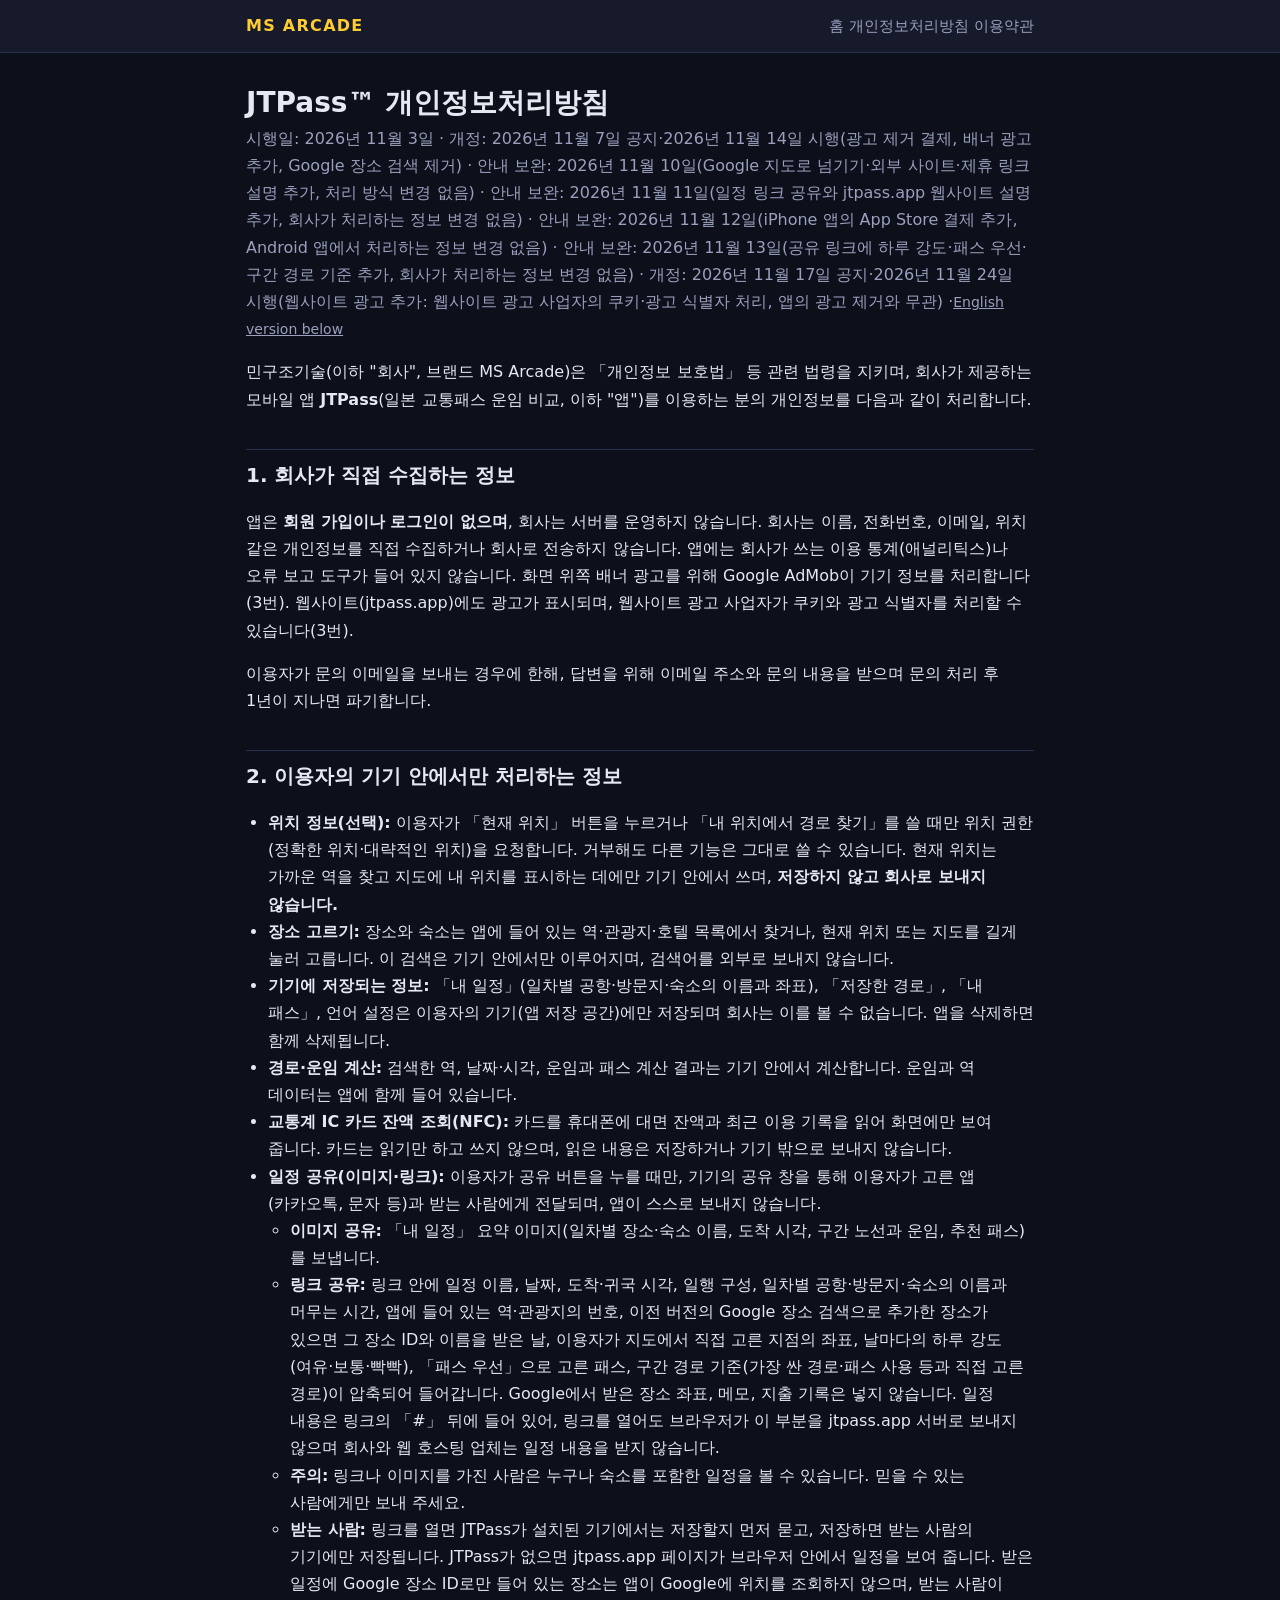
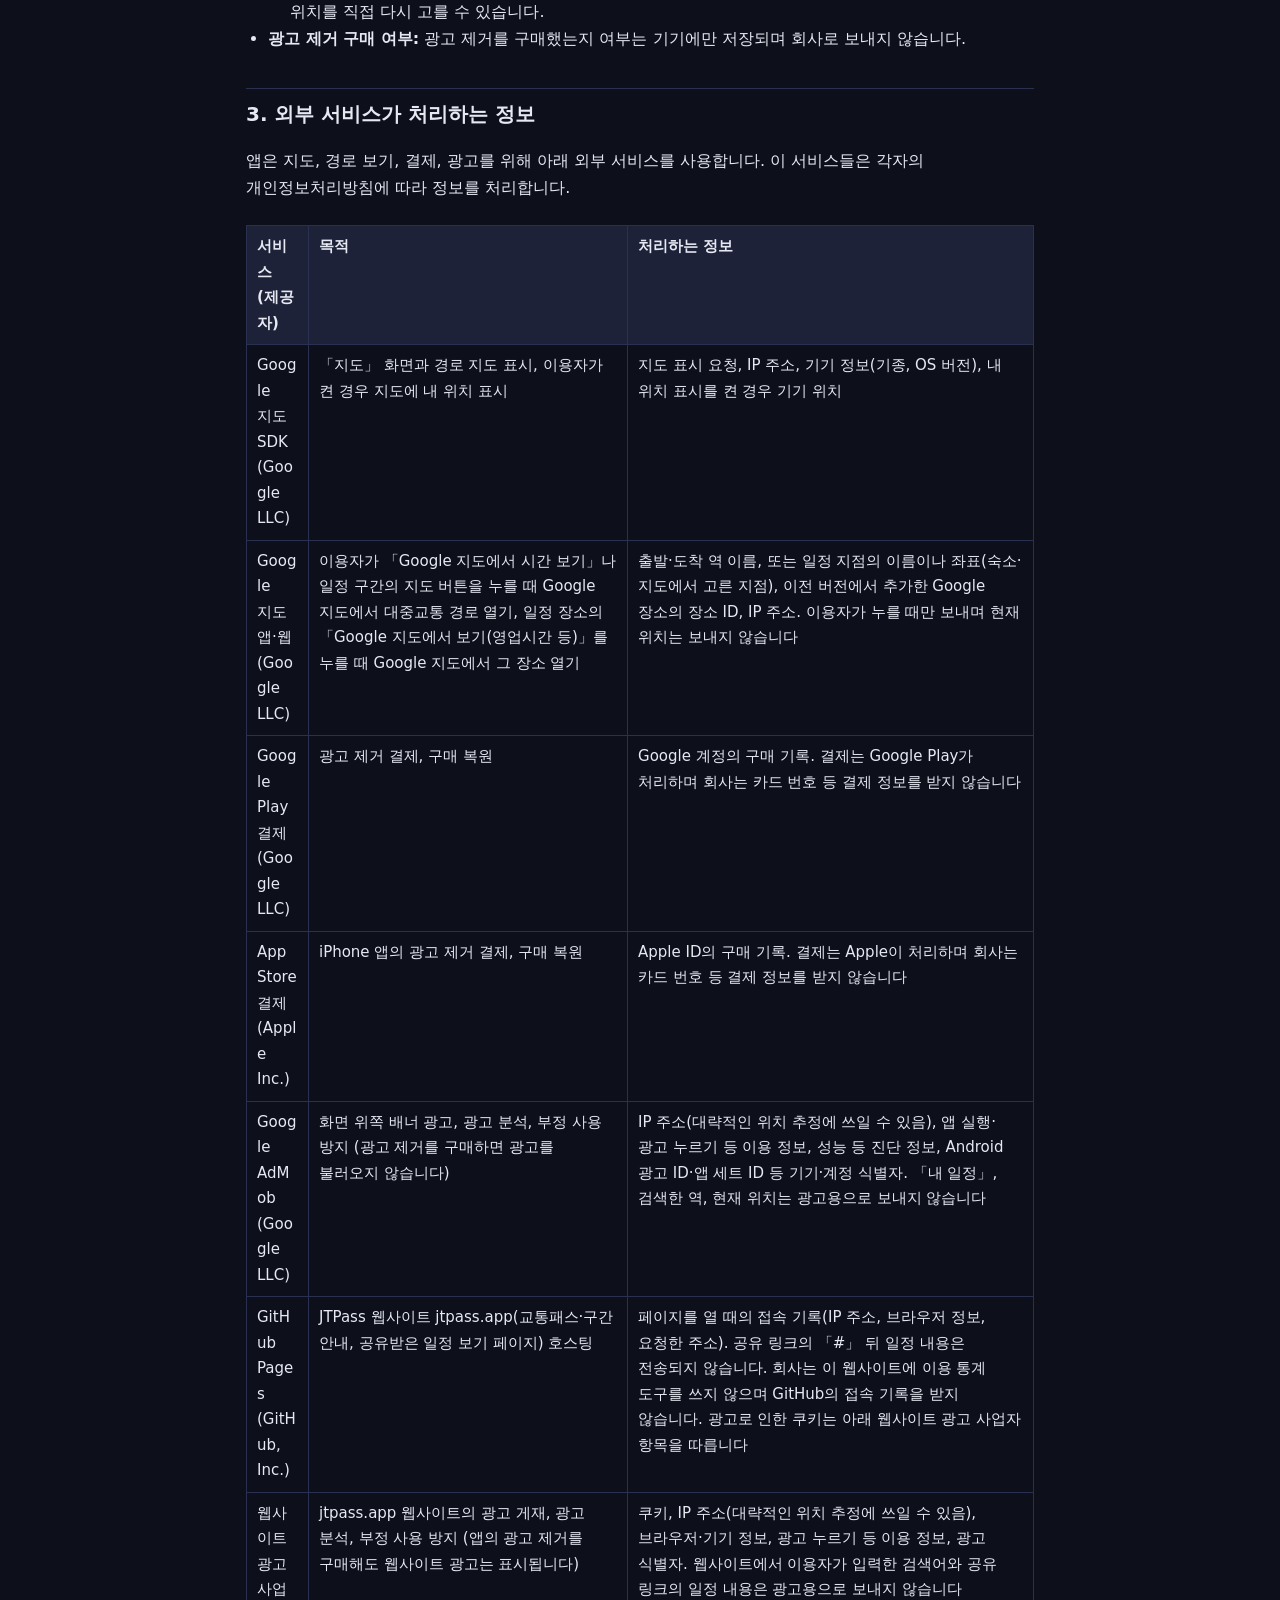
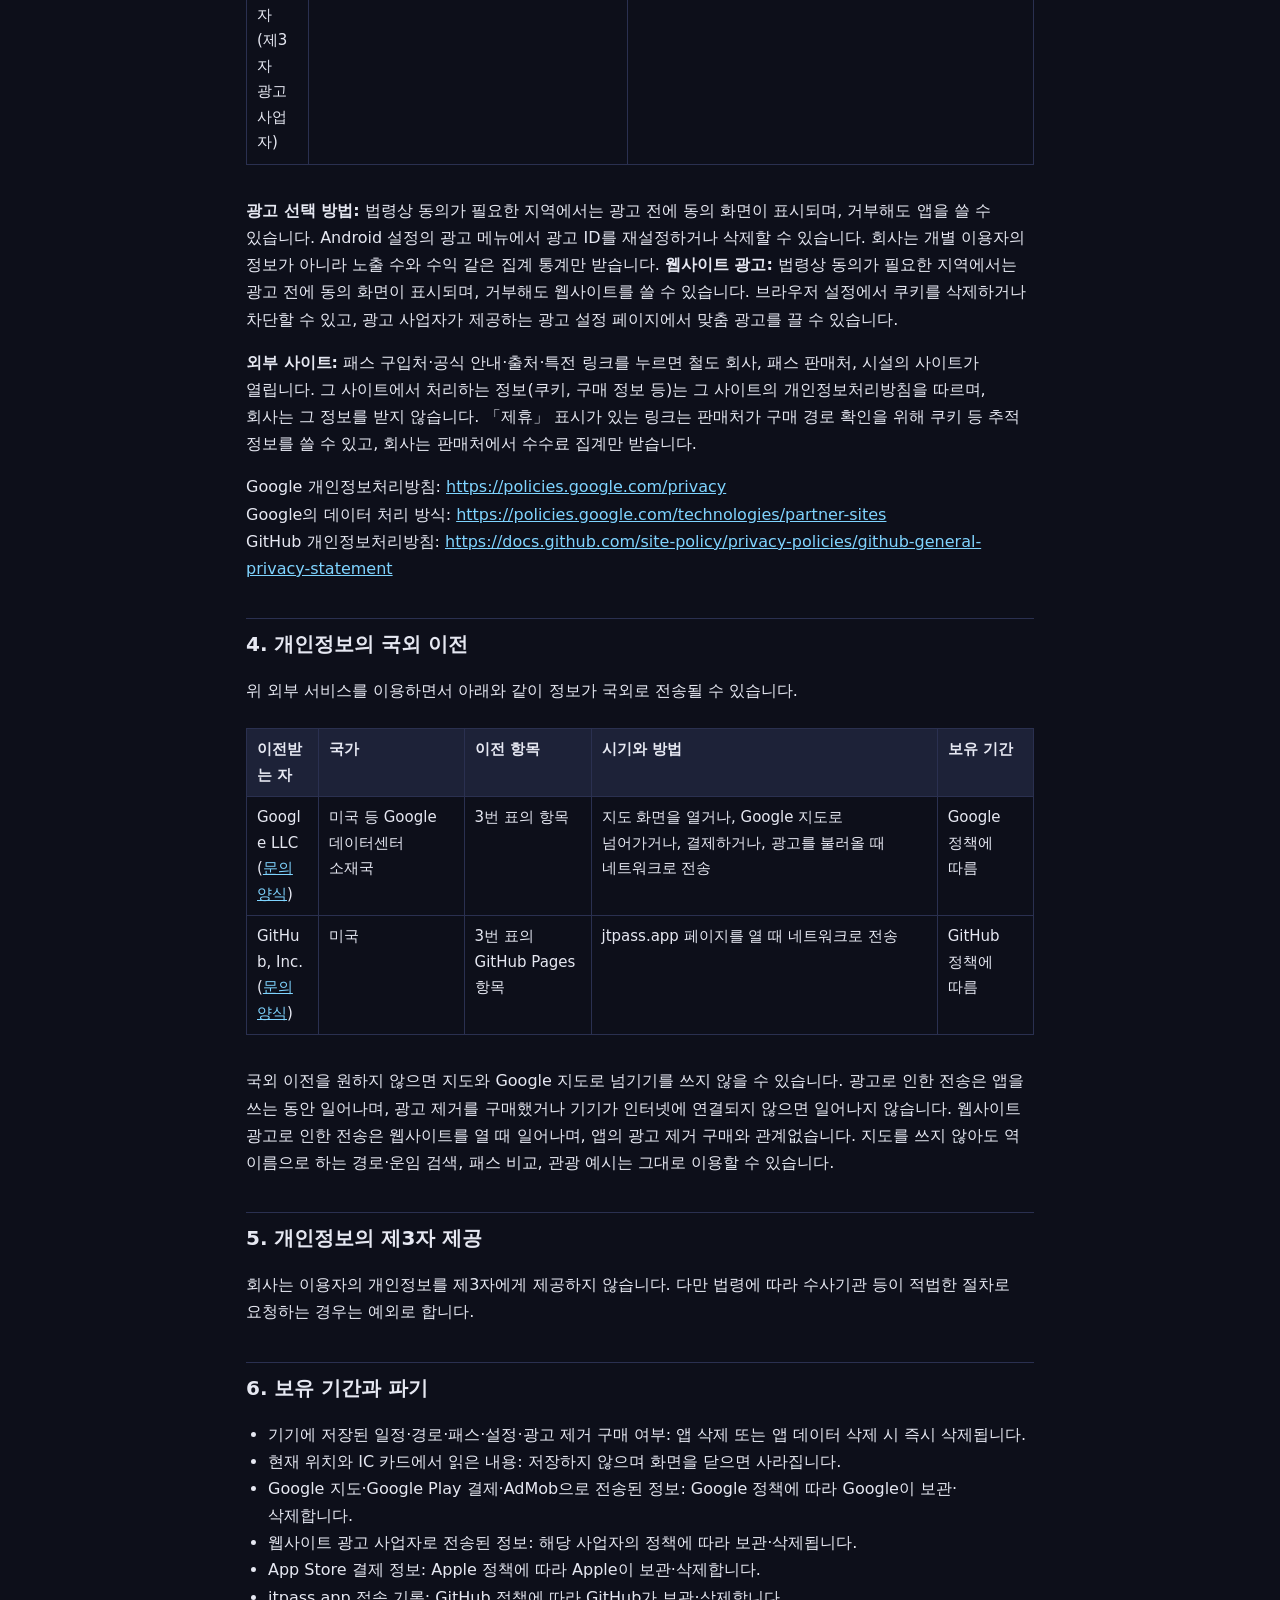
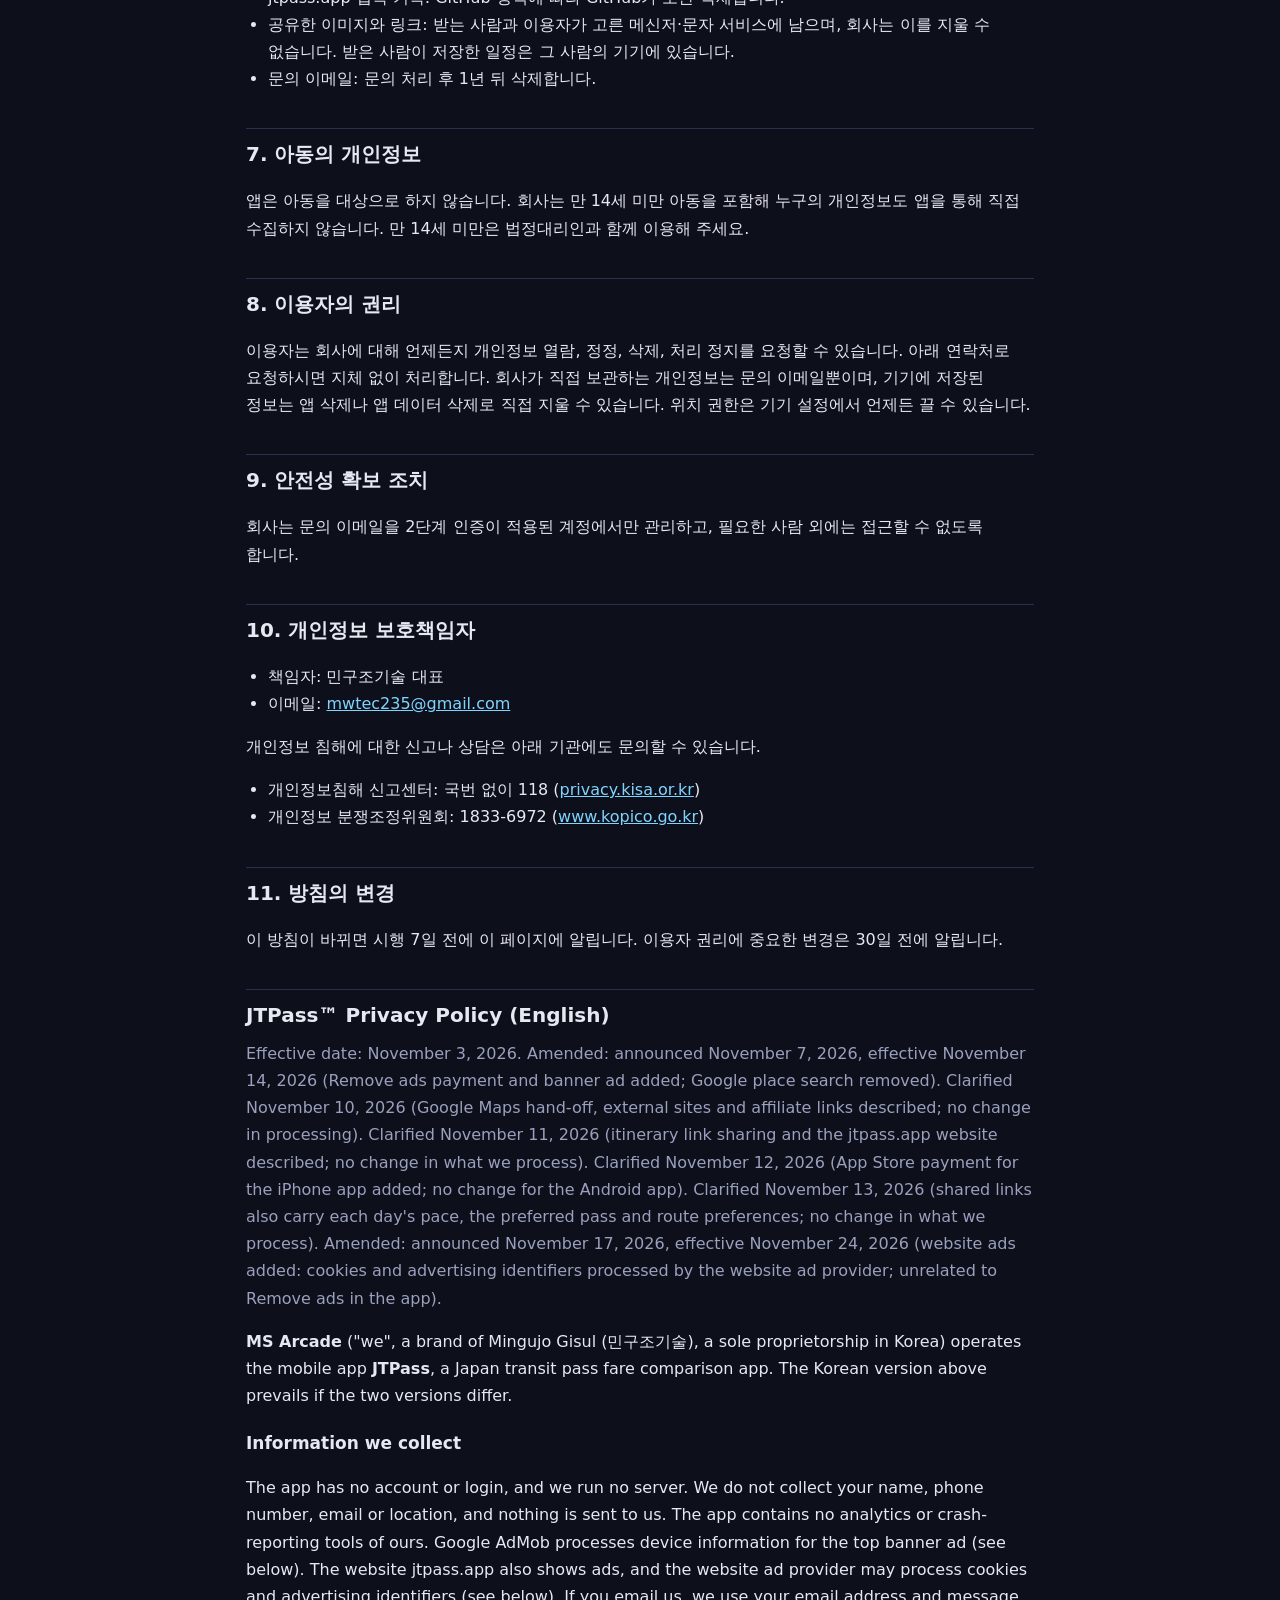
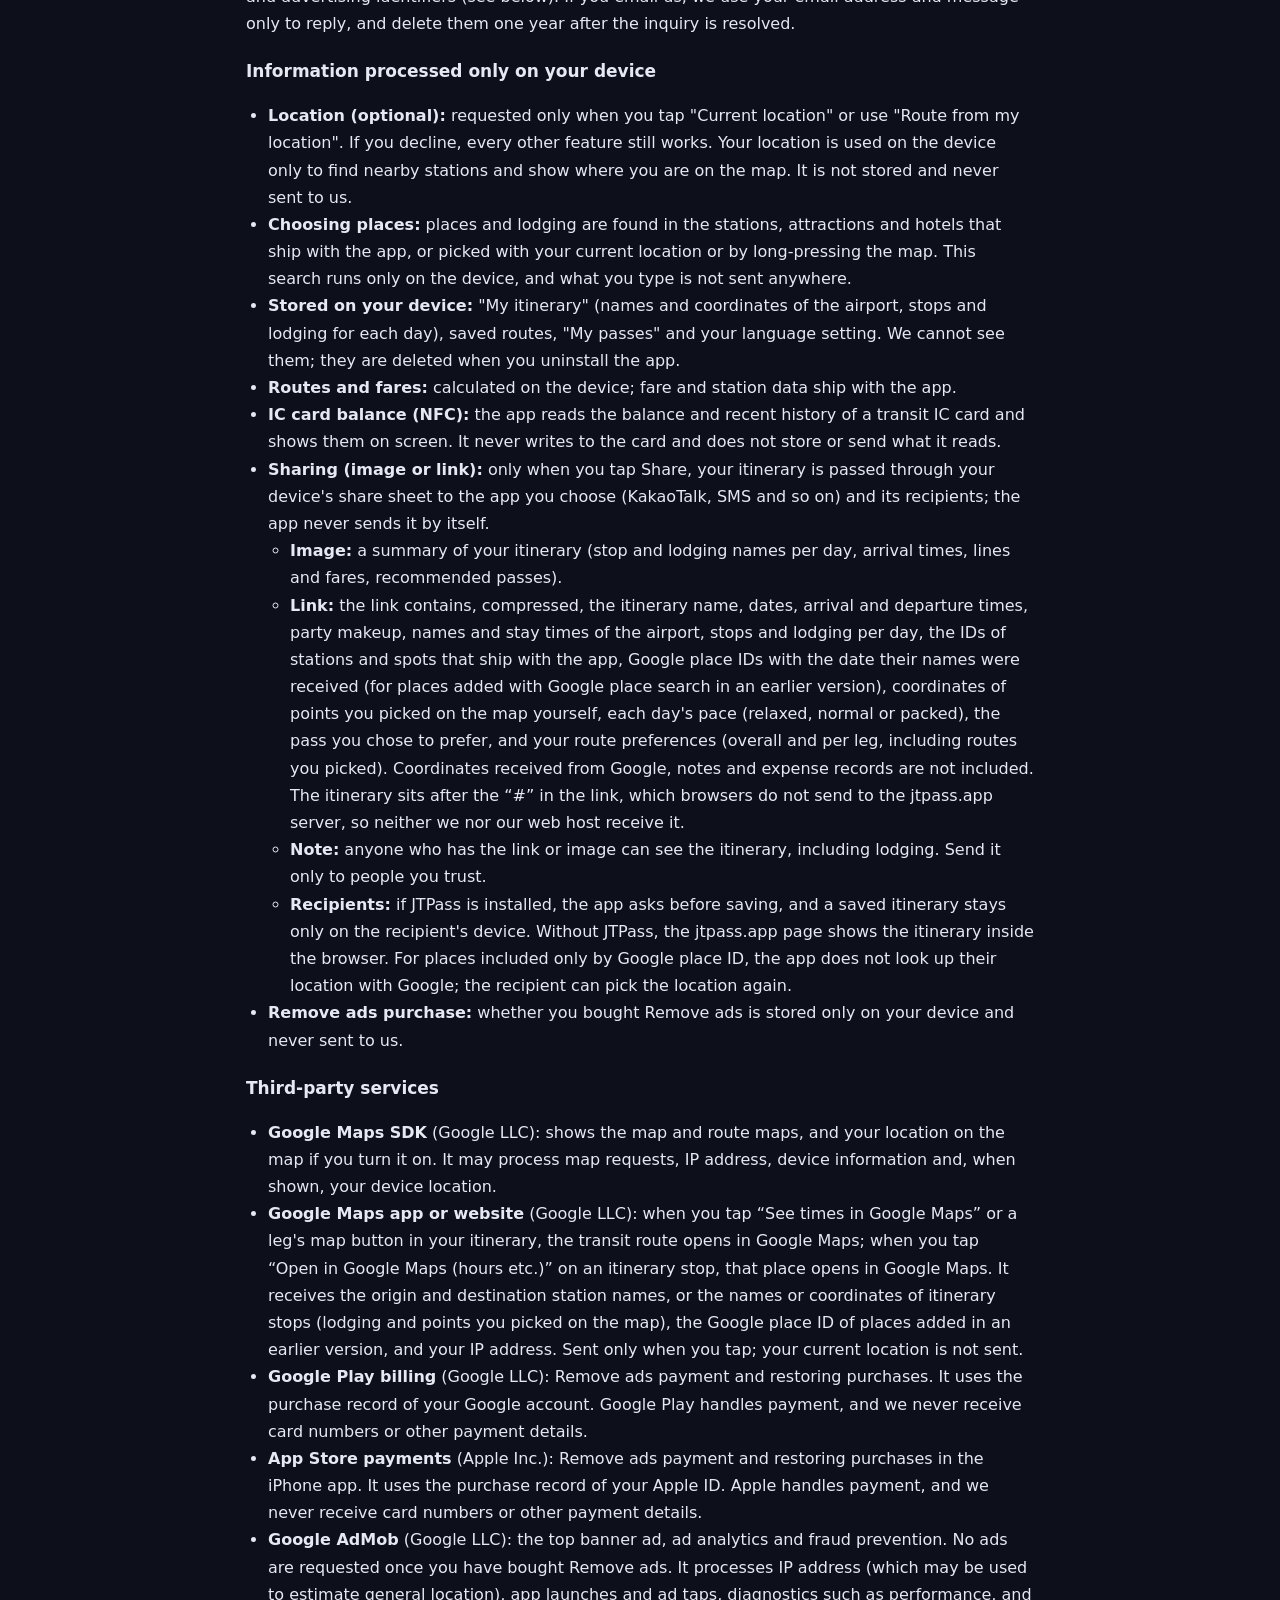
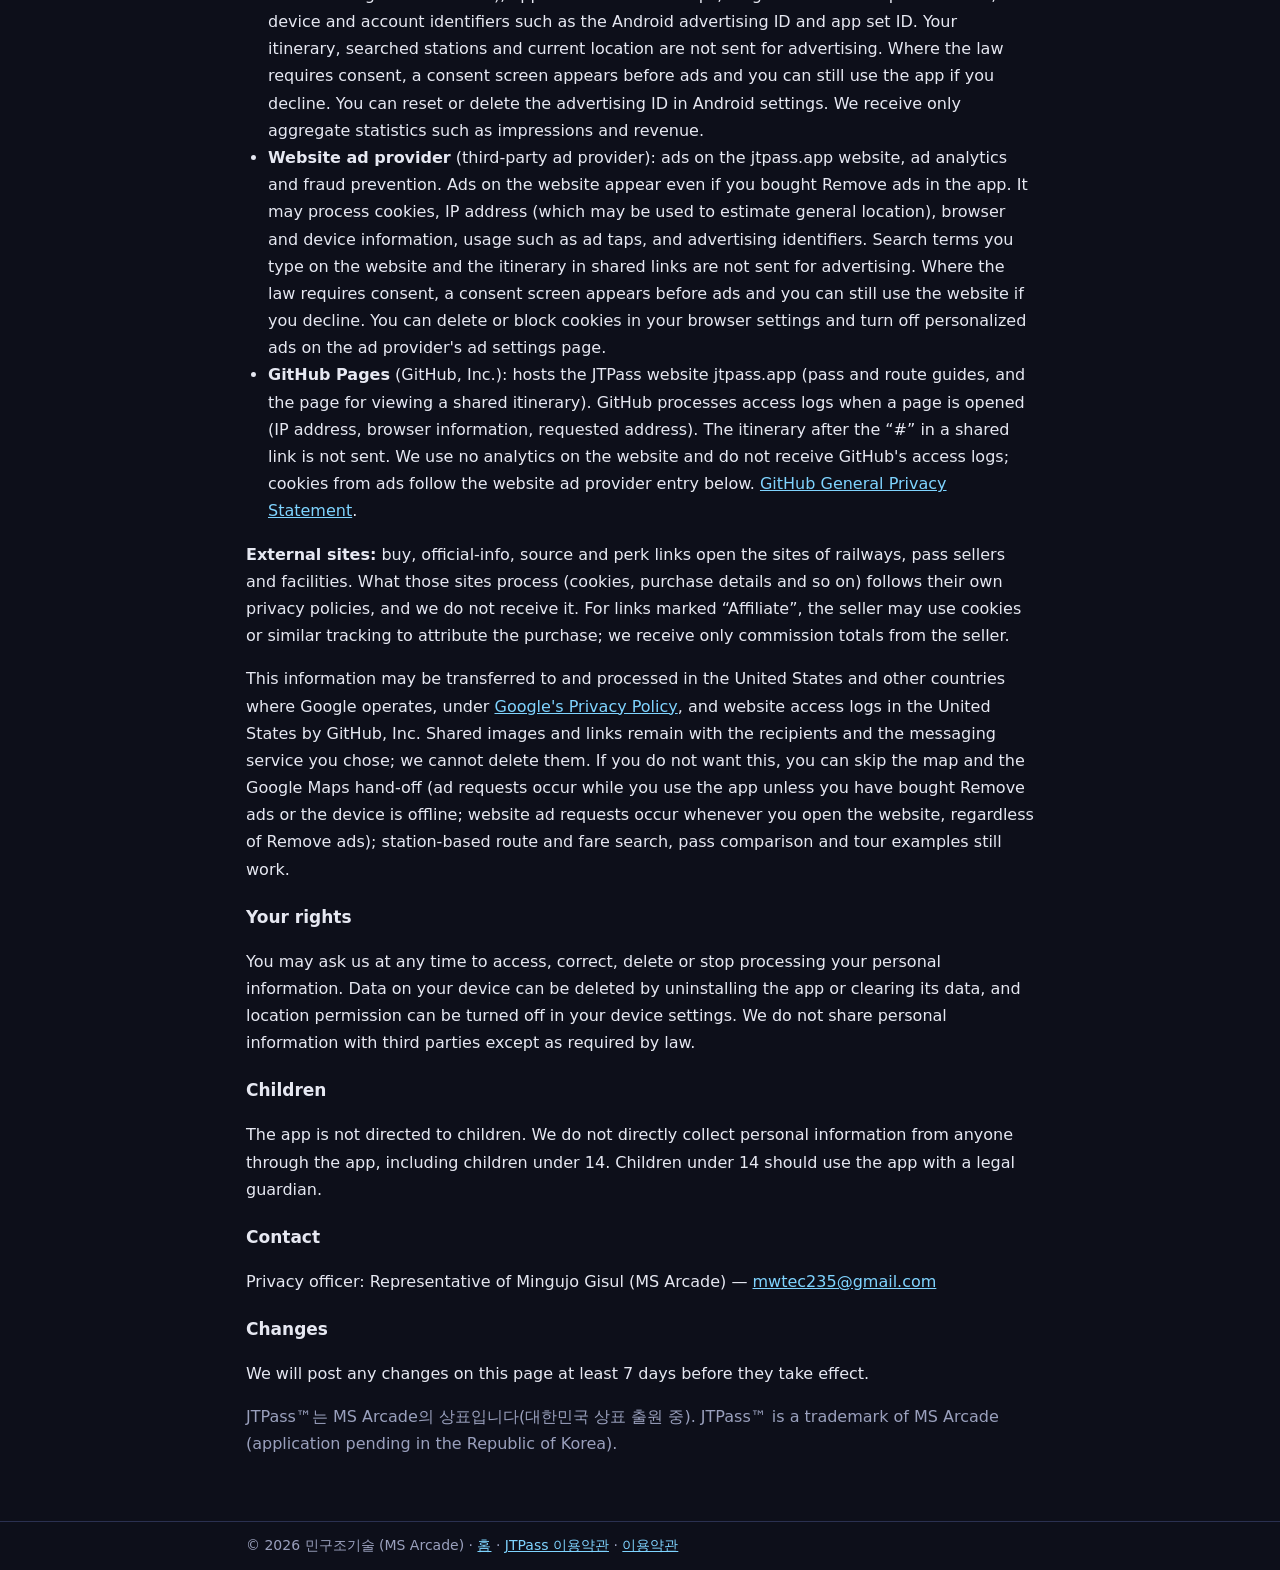
==== commit ecb1cb1d: "JTPass terms and privacy: website ads added (Remove ads stays app-only), effective November 24, 2026" ====
--- a/jtpass-privacy.html
+++ b/jtpass-privacy.html
@@ -14,14 +14,14 @@
 </div></header>
 <main>
 <h1>JTPass™ 개인정보처리방침</h1>
-<p class="sub">시행일: 2026년 11월 3일 · 개정: 2026년 11월 7일 공지·2026년 11월 14일 시행(광고 제거 결제, 배너 광고 추가, Google 장소 검색 제거) · 안내 보완: 2026년 11월 10일(Google 지도로 넘기기·외부 사이트·제휴 링크 설명 추가, 처리 방식 변경 없음) · 안내 보완: 2026년 11월 11일(일정 링크 공유와 jtpass.app 웹사이트 설명 추가, 회사가 처리하는 정보 변경 없음) · 안내 보완: 2026년 11월 12일(iPhone 앱의 App Store 결제 추가, Android 앱에서 처리하는 정보 변경 없음) · 안내 보완: 2026년 11월 13일(공유 링크에 하루 강도·패스 우선·구간 경로 기준 추가, 회사가 처리하는 정보 변경 없음) · <a href="#english" class="lang">English version below</a></p>
+<p class="sub">시행일: 2026년 11월 3일 · 개정: 2026년 11월 7일 공지·2026년 11월 14일 시행(광고 제거 결제, 배너 광고 추가, Google 장소 검색 제거) · 안내 보완: 2026년 11월 10일(Google 지도로 넘기기·외부 사이트·제휴 링크 설명 추가, 처리 방식 변경 없음) · 안내 보완: 2026년 11월 11일(일정 링크 공유와 jtpass.app 웹사이트 설명 추가, 회사가 처리하는 정보 변경 없음) · 안내 보완: 2026년 11월 12일(iPhone 앱의 App Store 결제 추가, Android 앱에서 처리하는 정보 변경 없음) · 안내 보완: 2026년 11월 13일(공유 링크에 하루 강도·패스 우선·구간 경로 기준 추가, 회사가 처리하는 정보 변경 없음) · 개정: 2026년 11월 17일 공지·2026년 11월 24일 시행(웹사이트 광고 추가: 웹사이트 광고 사업자의 쿠키·광고 식별자 처리, 앱의 광고 제거와 무관) ·<a href="#english" class="lang">English version below</a></p>
 
 <p>민구조기술(이하 "회사", 브랜드 MS Arcade)은 「개인정보 보호법」 등 관련 법령을 지키며,
 회사가 제공하는 모바일 앱 <b>JTPass</b>(일본 교통패스 운임 비교, 이하 "앱")를 이용하는 분의 개인정보를 다음과 같이 처리합니다.</p>
 
 <h2>1. 회사가 직접 수집하는 정보</h2>
 <p>앱은 <b>회원 가입이나 로그인이 없으며</b>, 회사는 서버를 운영하지 않습니다. 회사는 이름, 전화번호, 이메일, 위치 같은 개인정보를 직접 수집하거나 회사로 전송하지 않습니다.
-앱에는 회사가 쓰는 이용 통계(애널리틱스)나 오류 보고 도구가 들어 있지 않습니다. 화면 위쪽 배너 광고를 위해 Google AdMob이 기기 정보를 처리합니다(3번).</p>
+앱에는 회사가 쓰는 이용 통계(애널리틱스)나 오류 보고 도구가 들어 있지 않습니다. 화면 위쪽 배너 광고를 위해 Google AdMob이 기기 정보를 처리합니다(3번). 웹사이트(jtpass.app)에도 광고가 표시되며, 웹사이트 광고 사업자가 쿠키와 광고 식별자를 처리할 수 있습니다(3번).</p>
 <p>이용자가 문의 이메일을 보내는 경우에 한해, 답변을 위해 이메일 주소와 문의 내용을 받으며 문의 처리 후 1년이 지나면 파기합니다.</p>
 
 <h2>2. 이용자의 기기 안에서만 처리하는 정보</h2>
@@ -50,9 +50,10 @@
 <tr><td>Google Play 결제<br>(Google LLC)</td><td>광고 제거 결제, 구매 복원</td><td>Google 계정의 구매 기록. 결제는 Google Play가 처리하며 회사는 카드 번호 등 결제 정보를 받지 않습니다</td></tr>
 <tr><td>App Store 결제<br>(Apple Inc.)</td><td>iPhone 앱의 광고 제거 결제, 구매 복원</td><td>Apple ID의 구매 기록. 결제는 Apple이 처리하며 회사는 카드 번호 등 결제 정보를 받지 않습니다</td></tr>
 <tr><td>Google AdMob<br>(Google LLC)</td><td>화면 위쪽 배너 광고, 광고 분석, 부정 사용 방지 (광고 제거를 구매하면 광고를 불러오지 않습니다)</td><td>IP 주소(대략적인 위치 추정에 쓰일 수 있음), 앱 실행·광고 누르기 등 이용 정보, 성능 등 진단 정보, Android 광고 ID·앱 세트 ID 등 기기·계정 식별자. 「내 일정」, 검색한 역, 현재 위치는 광고용으로 보내지 않습니다</td></tr>
-<tr><td>GitHub Pages<br>(GitHub, Inc.)</td><td>JTPass 웹사이트 jtpass.app(교통패스·구간 안내, 공유받은 일정 보기 페이지) 호스팅</td><td>페이지를 열 때의 접속 기록(IP 주소, 브라우저 정보, 요청한 주소). 공유 링크의 「#」 뒤 일정 내용은 전송되지 않습니다. 회사는 이 웹사이트에 쿠키나 이용 통계 도구를 쓰지 않으며 접속 기록을 받지 않습니다</td></tr>
+<tr><td>GitHub Pages<br>(GitHub, Inc.)</td><td>JTPass 웹사이트 jtpass.app(교통패스·구간 안내, 공유받은 일정 보기 페이지) 호스팅</td><td>페이지를 열 때의 접속 기록(IP 주소, 브라우저 정보, 요청한 주소). 공유 링크의 「#」 뒤 일정 내용은 전송되지 않습니다. 회사는 이 웹사이트에 이용 통계 도구를 쓰지 않으며 GitHub의 접속 기록을 받지 않습니다. 광고로 인한 쿠키는 아래 웹사이트 광고 사업자 항목을 따릅니다</td></tr>
+<tr><td>웹사이트 광고 사업자<br>(제3자 광고 사업자)</td><td>jtpass.app 웹사이트의 광고 게재, 광고 분석, 부정 사용 방지 (앱의 광고 제거를 구매해도 웹사이트 광고는 표시됩니다)</td><td>쿠키, IP 주소(대략적인 위치 추정에 쓰일 수 있음), 브라우저·기기 정보, 광고 누르기 등 이용 정보, 광고 식별자. 웹사이트에서 이용자가 입력한 검색어와 공유 링크의 일정 내용은 광고용으로 보내지 않습니다</td></tr>
 </table></div>
-<p><b>광고 선택 방법:</b> 법령상 동의가 필요한 지역에서는 광고 전에 동의 화면이 표시되며, 거부해도 앱을 쓸 수 있습니다. Android 설정의 광고 메뉴에서 광고 ID를 재설정하거나 삭제할 수 있습니다. 회사는 개별 이용자의 정보가 아니라 노출 수와 수익 같은 집계 통계만 받습니다.</p>
+<p><b>광고 선택 방법:</b> 법령상 동의가 필요한 지역에서는 광고 전에 동의 화면이 표시되며, 거부해도 앱을 쓸 수 있습니다. Android 설정의 광고 메뉴에서 광고 ID를 재설정하거나 삭제할 수 있습니다. 회사는 개별 이용자의 정보가 아니라 노출 수와 수익 같은 집계 통계만 받습니다. <b>웹사이트 광고:</b> 법령상 동의가 필요한 지역에서는 광고 전에 동의 화면이 표시되며, 거부해도 웹사이트를 쓸 수 있습니다. 브라우저 설정에서 쿠키를 삭제하거나 차단할 수 있고, 광고 사업자가 제공하는 광고 설정 페이지에서 맞춤 광고를 끌 수 있습니다.</p>
 <p><b>외부 사이트:</b> 패스 구입처·공식 안내·출처·특전 링크를 누르면 철도 회사, 패스 판매처, 시설의 사이트가 열립니다. 그 사이트에서 처리하는 정보(쿠키, 구매 정보 등)는 그 사이트의 개인정보처리방침을 따르며, 회사는 그 정보를 받지 않습니다. 「제휴」 표시가 있는 링크는 판매처가 구매 경로 확인을 위해 쿠키 등 추적 정보를 쓸 수 있고, 회사는 판매처에서 수수료 집계만 받습니다.</p>
 <p>Google 개인정보처리방침: <a href="https://policies.google.com/privacy?hl=ko">https://policies.google.com/privacy</a><br>
 Google의 데이터 처리 방식: <a href="https://policies.google.com/technologies/partner-sites?hl=ko">https://policies.google.com/technologies/partner-sites</a><br>
@@ -65,7 +66,7 @@
 <tr><td>Google LLC<br>(<a href="https://support.google.com/policies/contact/general_privacy_form">문의 양식</a>)</td><td>미국 등 Google 데이터센터 소재국</td><td>3번 표의 항목</td><td>지도 화면을 열거나, Google 지도로 넘어가거나, 결제하거나, 광고를 불러올 때 네트워크로 전송</td><td>Google 정책에 따름</td></tr>
 <tr><td>GitHub, Inc.<br>(<a href="https://support.github.com/contact/privacy">문의 양식</a>)</td><td>미국</td><td>3번 표의 GitHub Pages 항목</td><td>jtpass.app 페이지를 열 때 네트워크로 전송</td><td>GitHub 정책에 따름</td></tr>
 </table></div>
-<p>국외 이전을 원하지 않으면 지도와 Google 지도로 넘기기를 쓰지 않을 수 있습니다. 광고로 인한 전송은 앱을 쓰는 동안 일어나며, 광고 제거를 구매했거나 기기가 인터넷에 연결되지 않으면 일어나지 않습니다. 지도를 쓰지 않아도 역 이름으로 하는 경로·운임 검색, 패스 비교, 관광 예시는 그대로 이용할 수 있습니다.</p>
+<p>국외 이전을 원하지 않으면 지도와 Google 지도로 넘기기를 쓰지 않을 수 있습니다. 광고로 인한 전송은 앱을 쓰는 동안 일어나며, 광고 제거를 구매했거나 기기가 인터넷에 연결되지 않으면 일어나지 않습니다. 웹사이트 광고로 인한 전송은 웹사이트를 열 때 일어나며, 앱의 광고 제거 구매와 관계없습니다. 지도를 쓰지 않아도 역 이름으로 하는 경로·운임 검색, 패스 비교, 관광 예시는 그대로 이용할 수 있습니다.</p>
 
 <h2>5. 개인정보의 제3자 제공</h2>
 <p>회사는 이용자의 개인정보를 제3자에게 제공하지 않습니다. 다만 법령에 따라 수사기관 등이 적법한 절차로 요청하는 경우는 예외로 합니다.</p>
@@ -75,6 +76,7 @@
 <li>기기에 저장된 일정·경로·패스·설정·광고 제거 구매 여부: 앱 삭제 또는 앱 데이터 삭제 시 즉시 삭제됩니다.</li>
 <li>현재 위치와 IC 카드에서 읽은 내용: 저장하지 않으며 화면을 닫으면 사라집니다.</li>
 <li>Google 지도·Google Play 결제·AdMob으로 전송된 정보: Google 정책에 따라 Google이 보관·삭제합니다.</li>
+<li>웹사이트 광고 사업자로 전송된 정보: 해당 사업자의 정책에 따라 보관·삭제됩니다.</li>
 <li>App Store 결제 정보: Apple 정책에 따라 Apple이 보관·삭제합니다.</li>
 <li>jtpass.app 접속 기록: GitHub 정책에 따라 GitHub가 보관·삭제합니다.</li>
 <li>공유한 이미지와 링크: 받는 사람과 이용자가 고른 메신저·문자 서비스에 남으며, 회사는 이를 지울 수 없습니다. 받은 사람이 저장한 일정은 그 사람의 기기에 있습니다.</li>
@@ -107,10 +109,10 @@
 
 <h2 id="english" lang="en">JTPass™ Privacy Policy (English)</h2>
 <div lang="en">
-<p class="sub">Effective date: November 3, 2026. Amended: announced November 7, 2026, effective November 14, 2026 (Remove ads payment and banner ad added; Google place search removed). Clarified November 10, 2026 (Google Maps hand-off, external sites and affiliate links described; no change in processing). Clarified November 11, 2026 (itinerary link sharing and the jtpass.app website described; no change in what we process). Clarified November 12, 2026 (App Store payment for the iPhone app added; no change for the Android app). Clarified November 13, 2026 (shared links also carry each day's pace, the preferred pass and route preferences; no change in what we process).</p>
+<p class="sub">Effective date: November 3, 2026. Amended: announced November 7, 2026, effective November 14, 2026 (Remove ads payment and banner ad added; Google place search removed). Clarified November 10, 2026 (Google Maps hand-off, external sites and affiliate links described; no change in processing). Clarified November 11, 2026 (itinerary link sharing and the jtpass.app website described; no change in what we process). Clarified November 12, 2026 (App Store payment for the iPhone app added; no change for the Android app). Clarified November 13, 2026 (shared links also carry each day's pace, the preferred pass and route preferences; no change in what we process). Amended: announced November 17, 2026, effective November 24, 2026 (website ads added: cookies and advertising identifiers processed by the website ad provider; unrelated to Remove ads in the app).</p>
 <p><b>MS Arcade</b> ("we", a brand of Mingujo Gisul (민구조기술), a sole proprietorship in Korea) operates the mobile app <b>JTPass</b>, a Japan transit pass fare comparison app. The Korean version above prevails if the two versions differ.</p>
 <h3>Information we collect</h3>
-<p>The app has no account or login, and we run no server. We do not collect your name, phone number, email or location, and nothing is sent to us. The app contains no analytics or crash-reporting tools of ours. Google AdMob processes device information for the top banner ad (see below).
+<p>The app has no account or login, and we run no server. We do not collect your name, phone number, email or location, and nothing is sent to us. The app contains no analytics or crash-reporting tools of ours. Google AdMob processes device information for the top banner ad (see below). The website jtpass.app also shows ads, and the website ad provider may process cookies and advertising identifiers (see below).
 If you email us, we use your email address and message only to reply, and delete them one year after the inquiry is resolved.</p>
 <h3>Information processed only on your device</h3>
 <ul>
@@ -135,10 +137,11 @@
 <li><b>Google Play billing</b> (Google LLC): Remove ads payment and restoring purchases. It uses the purchase record of your Google account. Google Play handles payment, and we never receive card numbers or other payment details.</li>
 <li><b>App Store payments</b> (Apple Inc.): Remove ads payment and restoring purchases in the iPhone app. It uses the purchase record of your Apple ID. Apple handles payment, and we never receive card numbers or other payment details.</li>
 <li><b>Google AdMob</b> (Google LLC): the top banner ad, ad analytics and fraud prevention. No ads are requested once you have bought Remove ads. It processes IP address (which may be used to estimate general location), app launches and ad taps, diagnostics such as performance, and device and account identifiers such as the Android advertising ID and app set ID. Your itinerary, searched stations and current location are not sent for advertising. Where the law requires consent, a consent screen appears before ads and you can still use the app if you decline. You can reset or delete the advertising ID in Android settings. We receive only aggregate statistics such as impressions and revenue.</li>
-<li><b>GitHub Pages</b> (GitHub, Inc.): hosts the JTPass website jtpass.app (pass and route guides, and the page for viewing a shared itinerary). GitHub processes access logs when a page is opened (IP address, browser information, requested address). The itinerary after the “#” in a shared link is not sent. We use no cookies or analytics on the website and do not receive the access logs. <a href="https://docs.github.com/site-policy/privacy-policies/github-general-privacy-statement">GitHub General Privacy Statement</a>.</li>
+<li><b>Website ad provider</b> (third-party ad provider): ads on the jtpass.app website, ad analytics and fraud prevention. Ads on the website appear even if you bought Remove ads in the app. It may process cookies, IP address (which may be used to estimate general location), browser and device information, usage such as ad taps, and advertising identifiers. Search terms you type on the website and the itinerary in shared links are not sent for advertising. Where the law requires consent, a consent screen appears before ads and you can still use the website if you decline. You can delete or block cookies in your browser settings and turn off personalized ads on the ad provider's ad settings page.</li>
+<li><b>GitHub Pages</b> (GitHub, Inc.): hosts the JTPass website jtpass.app (pass and route guides, and the page for viewing a shared itinerary). GitHub processes access logs when a page is opened (IP address, browser information, requested address). The itinerary after the “#” in a shared link is not sent. We use no analytics on the website and do not receive GitHub's access logs; cookies from ads follow the website ad provider entry below. <a href="https://docs.github.com/site-policy/privacy-policies/github-general-privacy-statement">GitHub General Privacy Statement</a>.</li>
 </ul>
 <p><b>External sites:</b> buy, official-info, source and perk links open the sites of railways, pass sellers and facilities. What those sites process (cookies, purchase details and so on) follows their own privacy policies, and we do not receive it. For links marked “Affiliate”, the seller may use cookies or similar tracking to attribute the purchase; we receive only commission totals from the seller.</p>
-<p>This information may be transferred to and processed in the United States and other countries where Google operates, under <a href="https://policies.google.com/privacy">Google's Privacy Policy</a>, and website access logs in the United States by GitHub, Inc. Shared images and links remain with the recipients and the messaging service you chose; we cannot delete them. If you do not want this, you can skip the map and the Google Maps hand-off (ad requests occur while you use the app unless you have bought Remove ads or the device is offline); station-based route and fare search, pass comparison and tour examples still work.</p>
+<p>This information may be transferred to and processed in the United States and other countries where Google operates, under <a href="https://policies.google.com/privacy">Google's Privacy Policy</a>, and website access logs in the United States by GitHub, Inc. Shared images and links remain with the recipients and the messaging service you chose; we cannot delete them. If you do not want this, you can skip the map and the Google Maps hand-off (ad requests occur while you use the app unless you have bought Remove ads or the device is offline; website ad requests occur whenever you open the website, regardless of Remove ads); station-based route and fare search, pass comparison and tour examples still work.</p>
 <h3>Your rights</h3>
 <p>You may ask us at any time to access, correct, delete or stop processing your personal information. Data on your device can be deleted by uninstalling the app or clearing its data, and location permission can be turned off in your device settings. We do not share personal information with third parties except as required by law.</p>
 <h3>Children</h3>
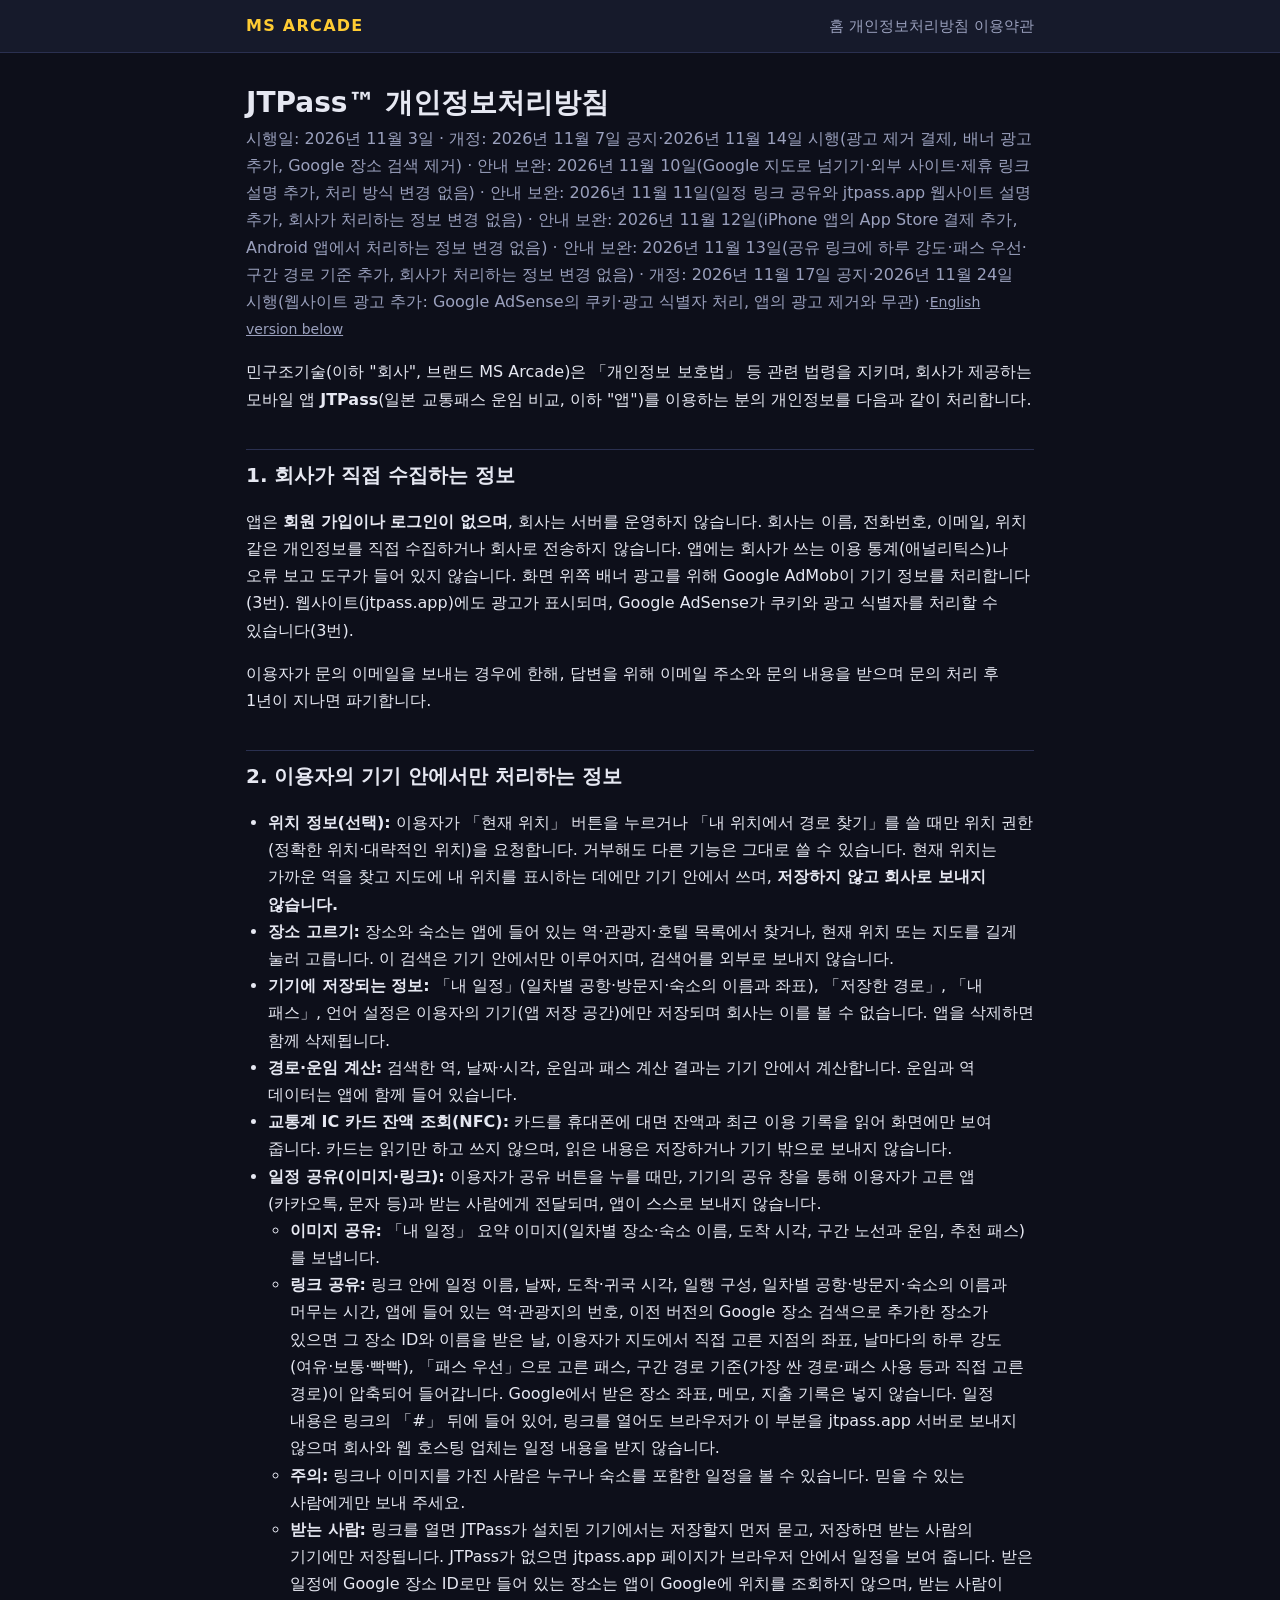
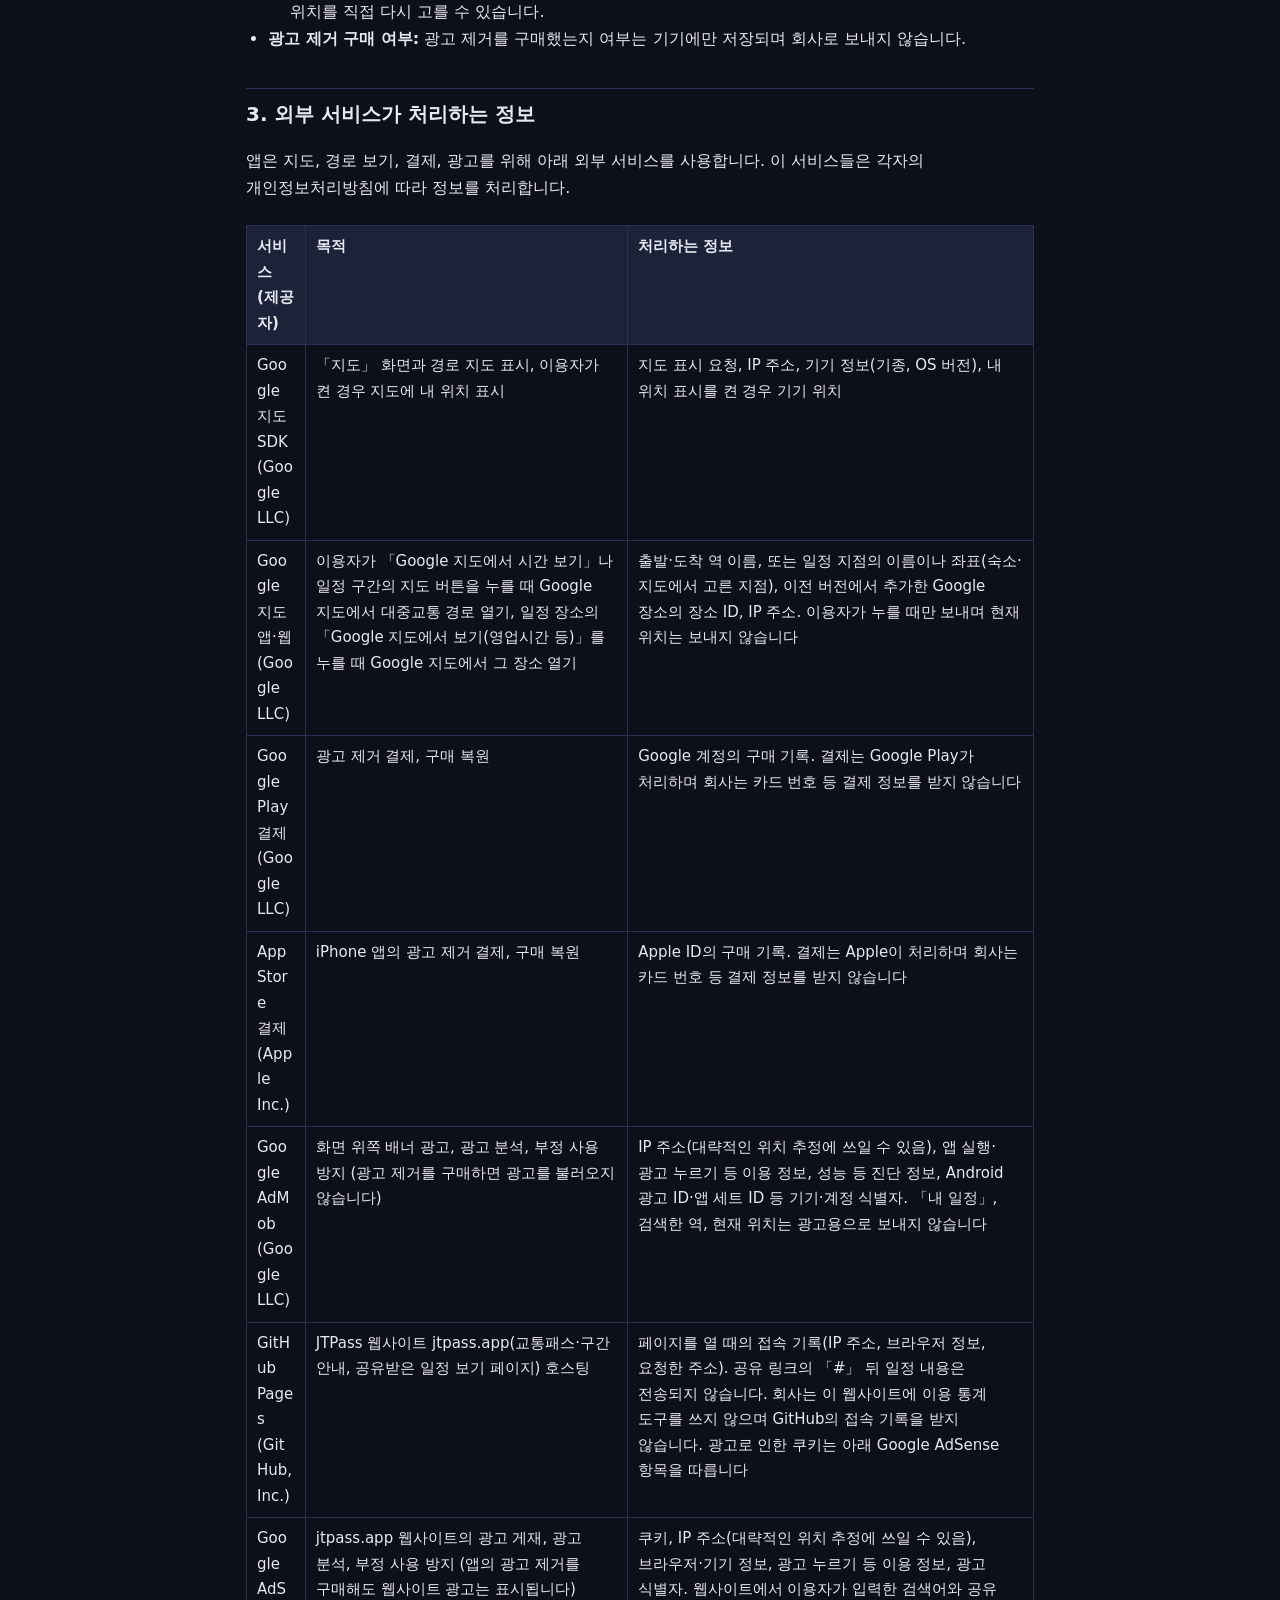
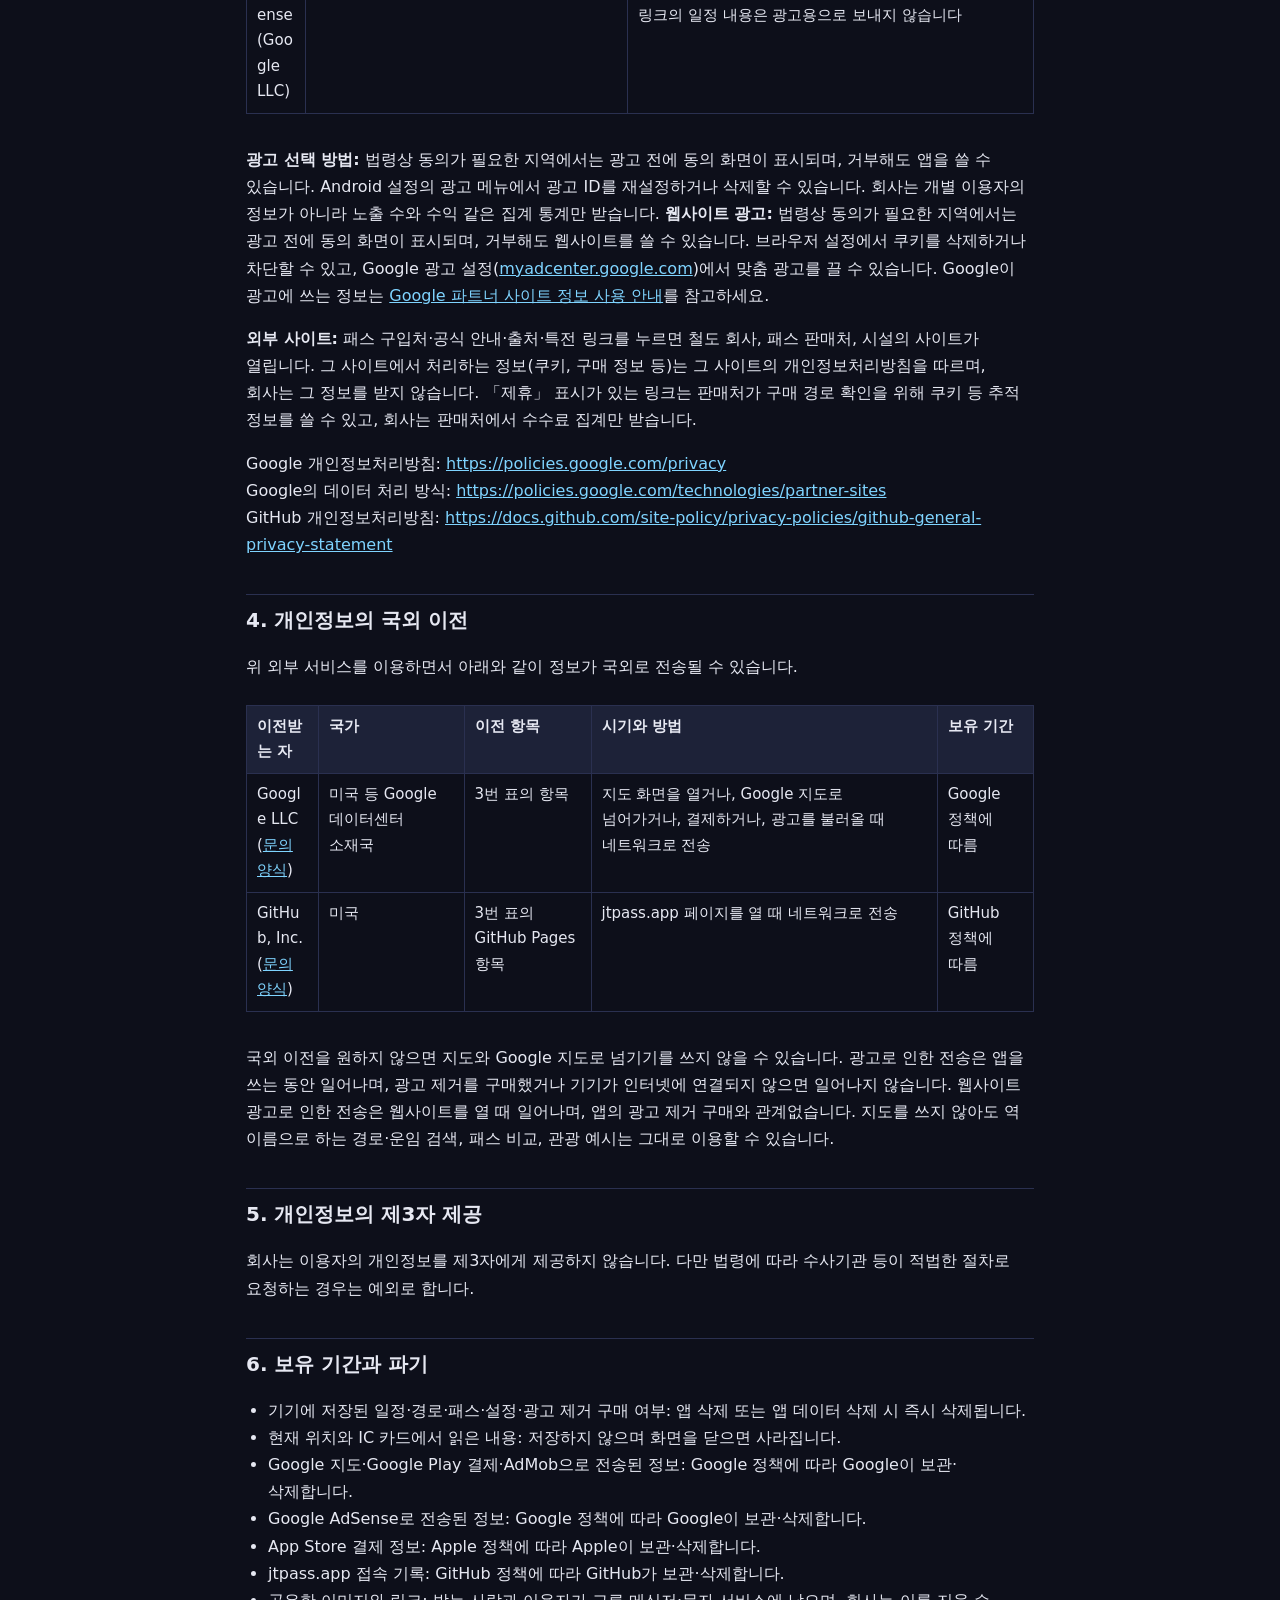
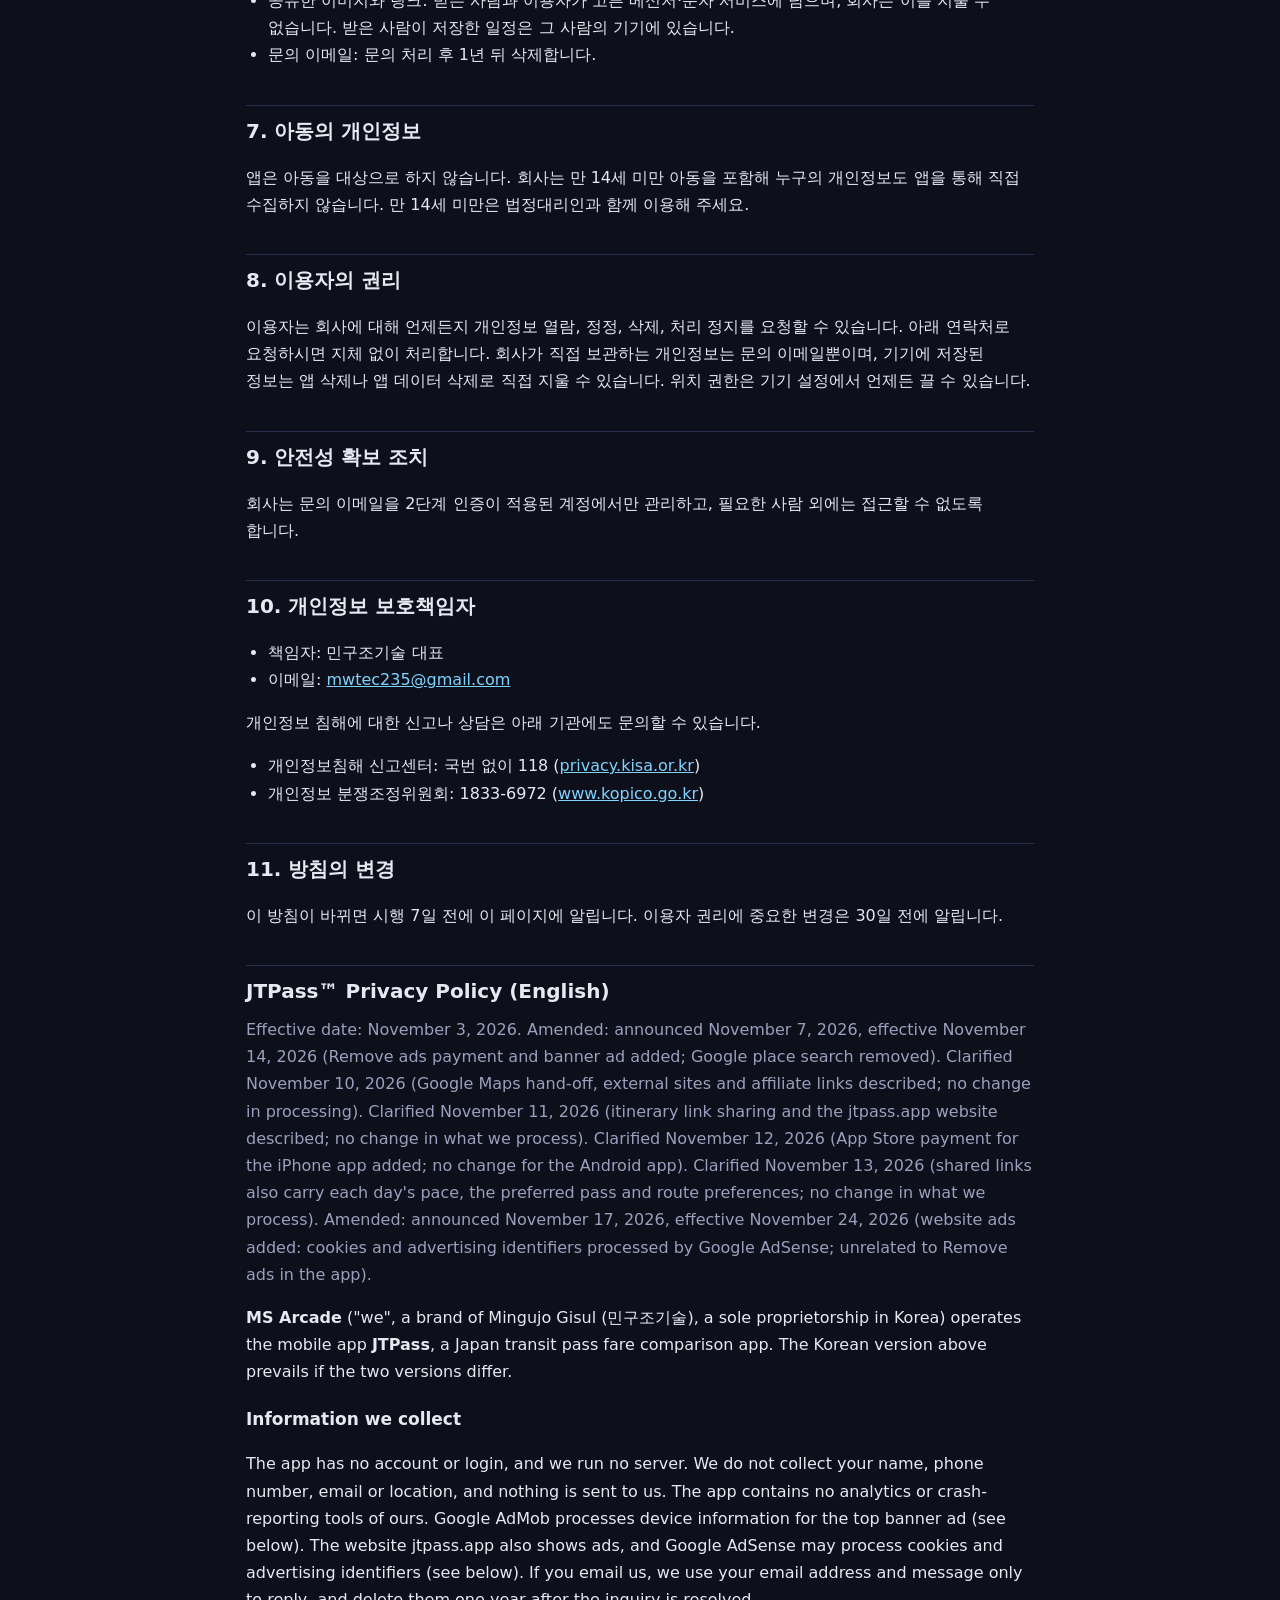
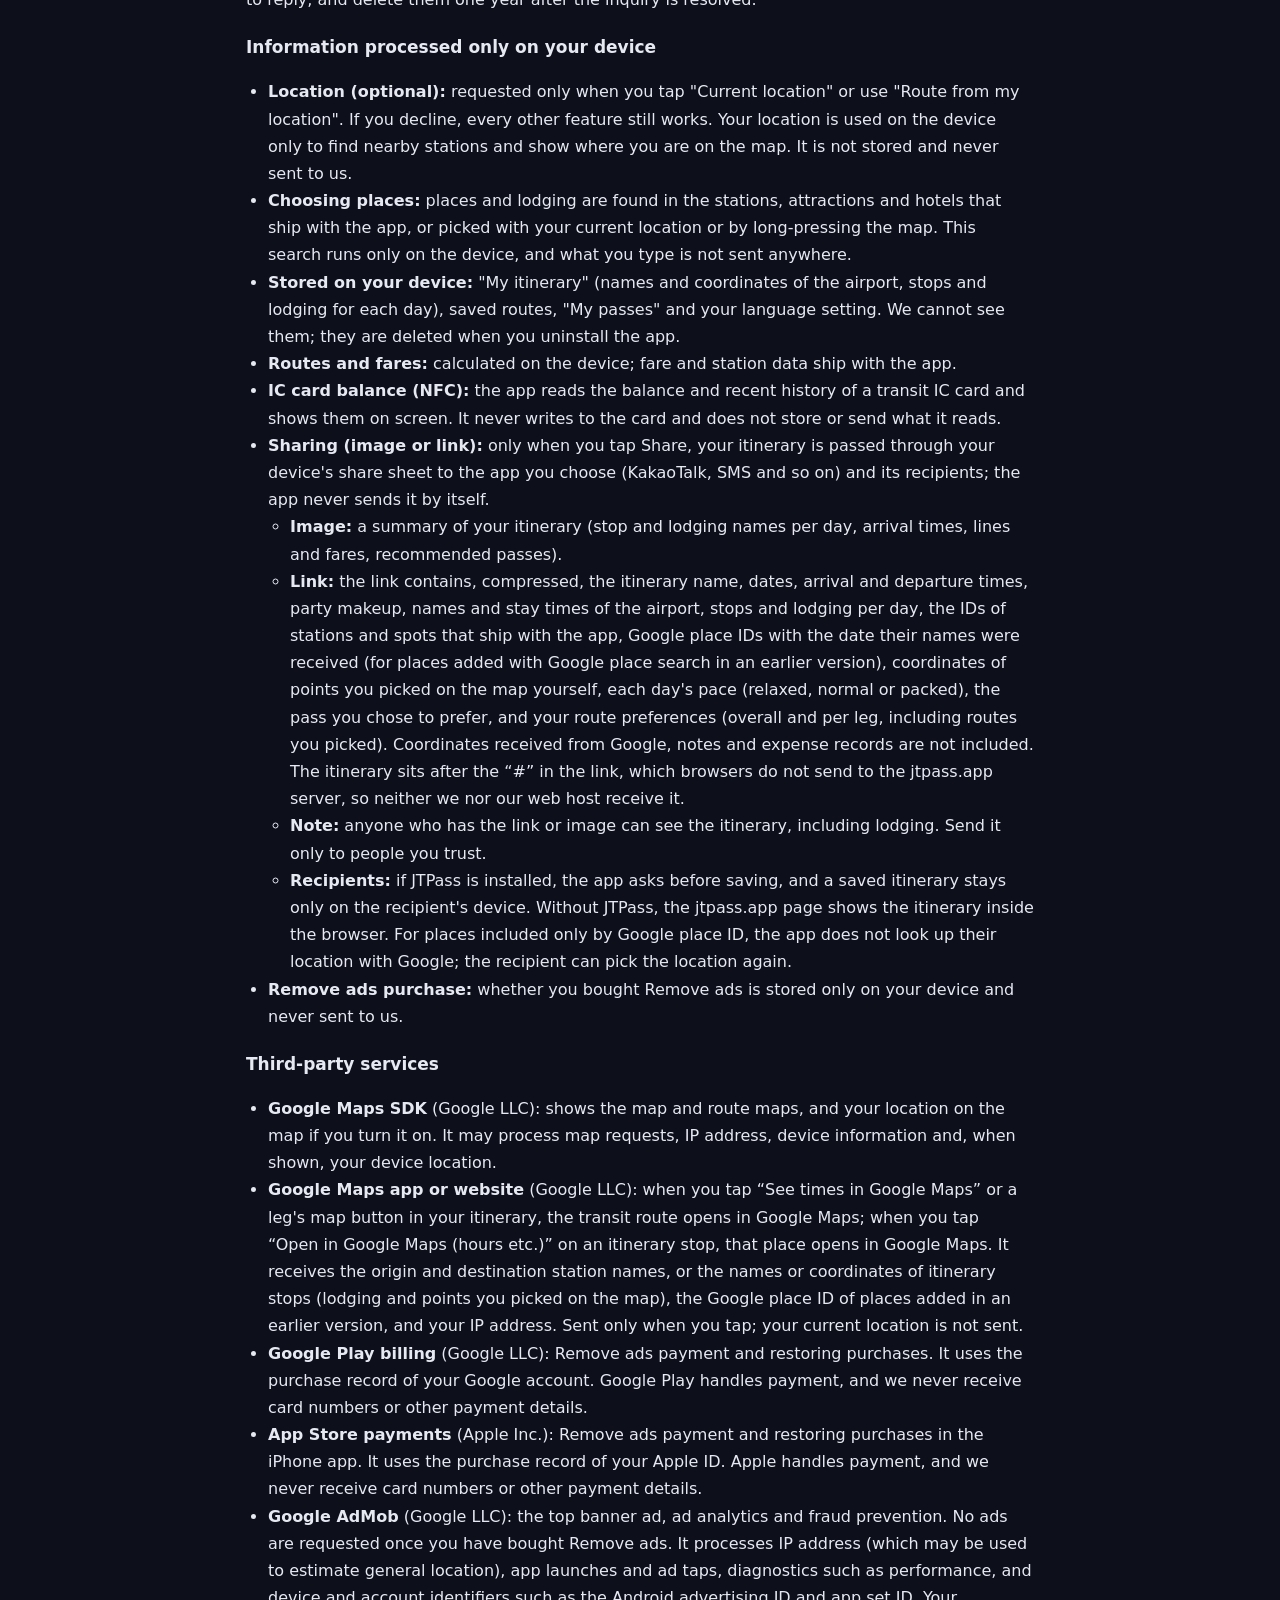
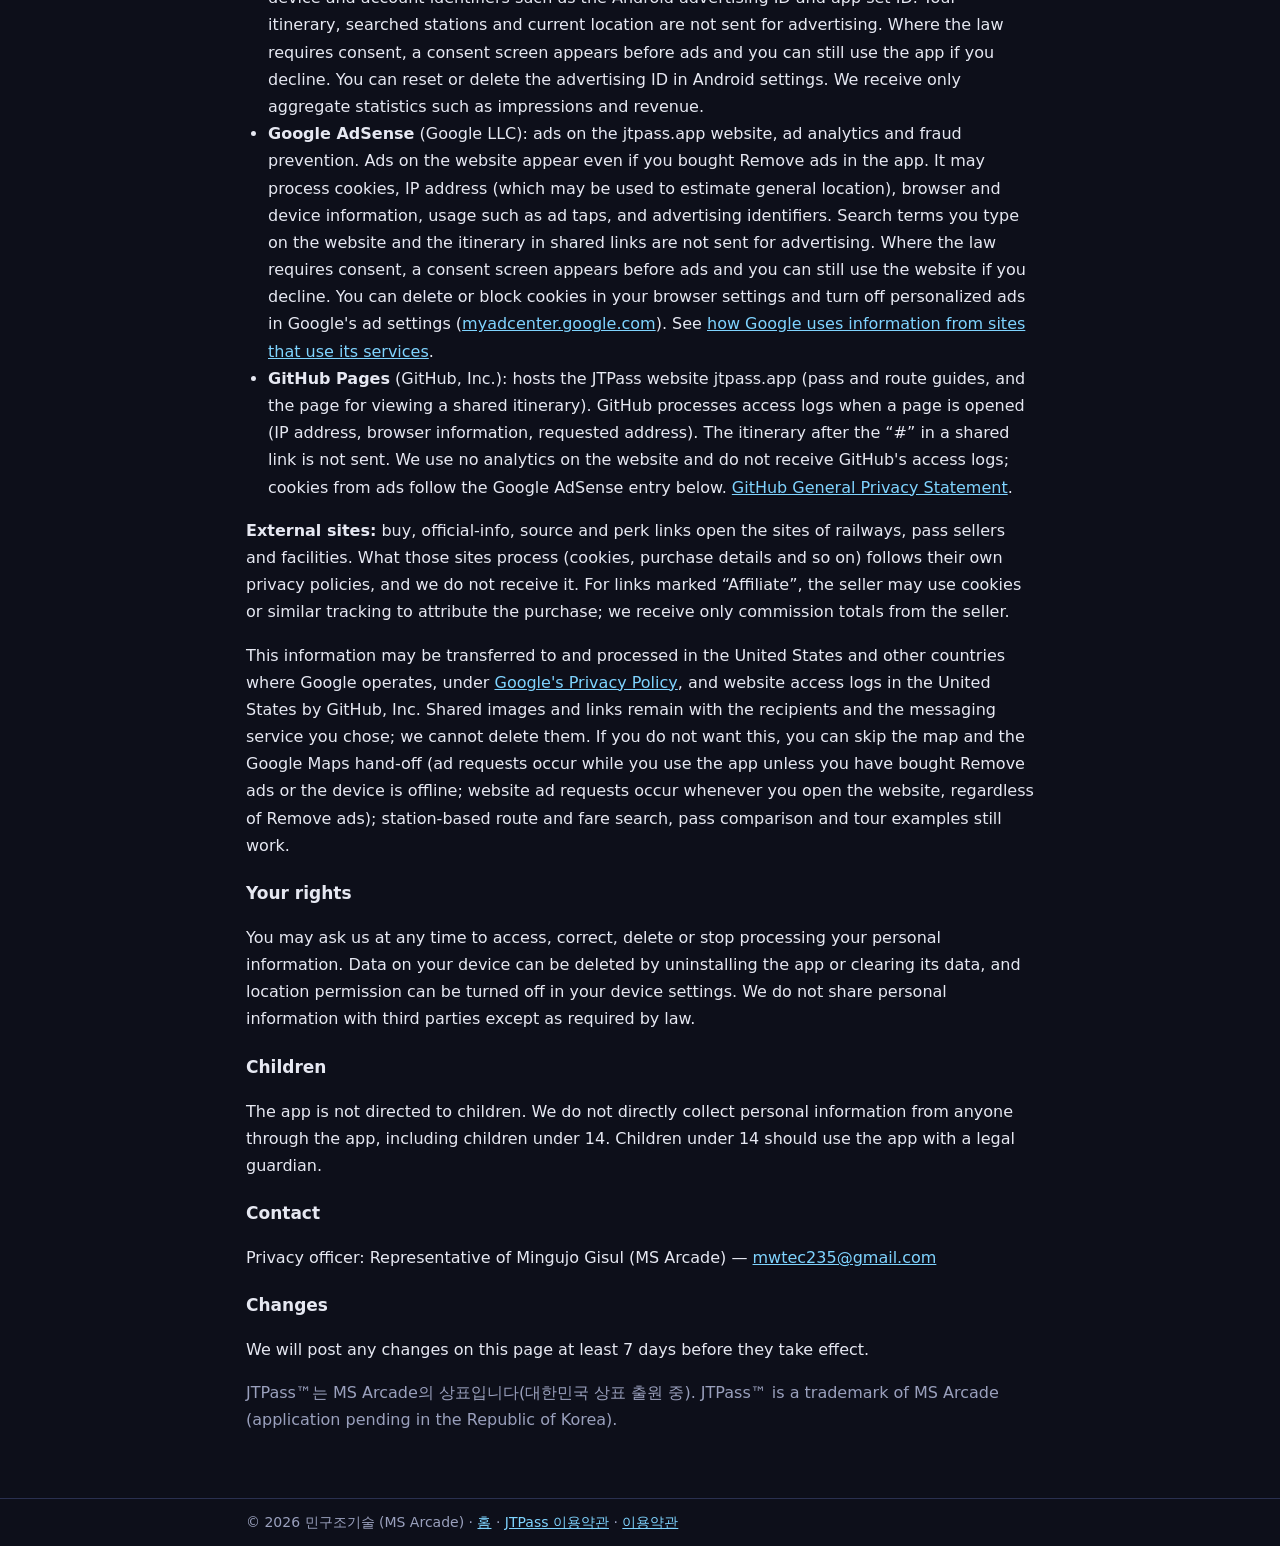
==== commit d293ac31: "JTPass privacy (effective November 24, 2026): website ad provider named as Google AdSense, with Goog" ====
--- a/jtpass-privacy.html
+++ b/jtpass-privacy.html
@@ -14,14 +14,14 @@
 </div></header>
 <main>
 <h1>JTPass™ 개인정보처리방침</h1>
-<p class="sub">시행일: 2026년 11월 3일 · 개정: 2026년 11월 7일 공지·2026년 11월 14일 시행(광고 제거 결제, 배너 광고 추가, Google 장소 검색 제거) · 안내 보완: 2026년 11월 10일(Google 지도로 넘기기·외부 사이트·제휴 링크 설명 추가, 처리 방식 변경 없음) · 안내 보완: 2026년 11월 11일(일정 링크 공유와 jtpass.app 웹사이트 설명 추가, 회사가 처리하는 정보 변경 없음) · 안내 보완: 2026년 11월 12일(iPhone 앱의 App Store 결제 추가, Android 앱에서 처리하는 정보 변경 없음) · 안내 보완: 2026년 11월 13일(공유 링크에 하루 강도·패스 우선·구간 경로 기준 추가, 회사가 처리하는 정보 변경 없음) · 개정: 2026년 11월 17일 공지·2026년 11월 24일 시행(웹사이트 광고 추가: 웹사이트 광고 사업자의 쿠키·광고 식별자 처리, 앱의 광고 제거와 무관) ·<a href="#english" class="lang">English version below</a></p>
+<p class="sub">시행일: 2026년 11월 3일 · 개정: 2026년 11월 7일 공지·2026년 11월 14일 시행(광고 제거 결제, 배너 광고 추가, Google 장소 검색 제거) · 안내 보완: 2026년 11월 10일(Google 지도로 넘기기·외부 사이트·제휴 링크 설명 추가, 처리 방식 변경 없음) · 안내 보완: 2026년 11월 11일(일정 링크 공유와 jtpass.app 웹사이트 설명 추가, 회사가 처리하는 정보 변경 없음) · 안내 보완: 2026년 11월 12일(iPhone 앱의 App Store 결제 추가, Android 앱에서 처리하는 정보 변경 없음) · 안내 보완: 2026년 11월 13일(공유 링크에 하루 강도·패스 우선·구간 경로 기준 추가, 회사가 처리하는 정보 변경 없음) · 개정: 2026년 11월 17일 공지·2026년 11월 24일 시행(웹사이트 광고 추가: Google AdSense의 쿠키·광고 식별자 처리, 앱의 광고 제거와 무관) ·<a href="#english" class="lang">English version below</a></p>
 
 <p>민구조기술(이하 "회사", 브랜드 MS Arcade)은 「개인정보 보호법」 등 관련 법령을 지키며,
 회사가 제공하는 모바일 앱 <b>JTPass</b>(일본 교통패스 운임 비교, 이하 "앱")를 이용하는 분의 개인정보를 다음과 같이 처리합니다.</p>
 
 <h2>1. 회사가 직접 수집하는 정보</h2>
 <p>앱은 <b>회원 가입이나 로그인이 없으며</b>, 회사는 서버를 운영하지 않습니다. 회사는 이름, 전화번호, 이메일, 위치 같은 개인정보를 직접 수집하거나 회사로 전송하지 않습니다.
-앱에는 회사가 쓰는 이용 통계(애널리틱스)나 오류 보고 도구가 들어 있지 않습니다. 화면 위쪽 배너 광고를 위해 Google AdMob이 기기 정보를 처리합니다(3번). 웹사이트(jtpass.app)에도 광고가 표시되며, 웹사이트 광고 사업자가 쿠키와 광고 식별자를 처리할 수 있습니다(3번).</p>
+앱에는 회사가 쓰는 이용 통계(애널리틱스)나 오류 보고 도구가 들어 있지 않습니다. 화면 위쪽 배너 광고를 위해 Google AdMob이 기기 정보를 처리합니다(3번). 웹사이트(jtpass.app)에도 광고가 표시되며, Google AdSense가 쿠키와 광고 식별자를 처리할 수 있습니다(3번).</p>
 <p>이용자가 문의 이메일을 보내는 경우에 한해, 답변을 위해 이메일 주소와 문의 내용을 받으며 문의 처리 후 1년이 지나면 파기합니다.</p>
 
 <h2>2. 이용자의 기기 안에서만 처리하는 정보</h2>
@@ -50,10 +50,10 @@
 <tr><td>Google Play 결제<br>(Google LLC)</td><td>광고 제거 결제, 구매 복원</td><td>Google 계정의 구매 기록. 결제는 Google Play가 처리하며 회사는 카드 번호 등 결제 정보를 받지 않습니다</td></tr>
 <tr><td>App Store 결제<br>(Apple Inc.)</td><td>iPhone 앱의 광고 제거 결제, 구매 복원</td><td>Apple ID의 구매 기록. 결제는 Apple이 처리하며 회사는 카드 번호 등 결제 정보를 받지 않습니다</td></tr>
 <tr><td>Google AdMob<br>(Google LLC)</td><td>화면 위쪽 배너 광고, 광고 분석, 부정 사용 방지 (광고 제거를 구매하면 광고를 불러오지 않습니다)</td><td>IP 주소(대략적인 위치 추정에 쓰일 수 있음), 앱 실행·광고 누르기 등 이용 정보, 성능 등 진단 정보, Android 광고 ID·앱 세트 ID 등 기기·계정 식별자. 「내 일정」, 검색한 역, 현재 위치는 광고용으로 보내지 않습니다</td></tr>
-<tr><td>GitHub Pages<br>(GitHub, Inc.)</td><td>JTPass 웹사이트 jtpass.app(교통패스·구간 안내, 공유받은 일정 보기 페이지) 호스팅</td><td>페이지를 열 때의 접속 기록(IP 주소, 브라우저 정보, 요청한 주소). 공유 링크의 「#」 뒤 일정 내용은 전송되지 않습니다. 회사는 이 웹사이트에 이용 통계 도구를 쓰지 않으며 GitHub의 접속 기록을 받지 않습니다. 광고로 인한 쿠키는 아래 웹사이트 광고 사업자 항목을 따릅니다</td></tr>
-<tr><td>웹사이트 광고 사업자<br>(제3자 광고 사업자)</td><td>jtpass.app 웹사이트의 광고 게재, 광고 분석, 부정 사용 방지 (앱의 광고 제거를 구매해도 웹사이트 광고는 표시됩니다)</td><td>쿠키, IP 주소(대략적인 위치 추정에 쓰일 수 있음), 브라우저·기기 정보, 광고 누르기 등 이용 정보, 광고 식별자. 웹사이트에서 이용자가 입력한 검색어와 공유 링크의 일정 내용은 광고용으로 보내지 않습니다</td></tr>
+<tr><td>GitHub Pages<br>(GitHub, Inc.)</td><td>JTPass 웹사이트 jtpass.app(교통패스·구간 안내, 공유받은 일정 보기 페이지) 호스팅</td><td>페이지를 열 때의 접속 기록(IP 주소, 브라우저 정보, 요청한 주소). 공유 링크의 「#」 뒤 일정 내용은 전송되지 않습니다. 회사는 이 웹사이트에 이용 통계 도구를 쓰지 않으며 GitHub의 접속 기록을 받지 않습니다. 광고로 인한 쿠키는 아래 Google AdSense 항목을 따릅니다</td></tr>
+<tr><td>Google AdSense<br>(Google LLC)</td><td>jtpass.app 웹사이트의 광고 게재, 광고 분석, 부정 사용 방지 (앱의 광고 제거를 구매해도 웹사이트 광고는 표시됩니다)</td><td>쿠키, IP 주소(대략적인 위치 추정에 쓰일 수 있음), 브라우저·기기 정보, 광고 누르기 등 이용 정보, 광고 식별자. 웹사이트에서 이용자가 입력한 검색어와 공유 링크의 일정 내용은 광고용으로 보내지 않습니다</td></tr>
 </table></div>
-<p><b>광고 선택 방법:</b> 법령상 동의가 필요한 지역에서는 광고 전에 동의 화면이 표시되며, 거부해도 앱을 쓸 수 있습니다. Android 설정의 광고 메뉴에서 광고 ID를 재설정하거나 삭제할 수 있습니다. 회사는 개별 이용자의 정보가 아니라 노출 수와 수익 같은 집계 통계만 받습니다. <b>웹사이트 광고:</b> 법령상 동의가 필요한 지역에서는 광고 전에 동의 화면이 표시되며, 거부해도 웹사이트를 쓸 수 있습니다. 브라우저 설정에서 쿠키를 삭제하거나 차단할 수 있고, 광고 사업자가 제공하는 광고 설정 페이지에서 맞춤 광고를 끌 수 있습니다.</p>
+<p><b>광고 선택 방법:</b> 법령상 동의가 필요한 지역에서는 광고 전에 동의 화면이 표시되며, 거부해도 앱을 쓸 수 있습니다. Android 설정의 광고 메뉴에서 광고 ID를 재설정하거나 삭제할 수 있습니다. 회사는 개별 이용자의 정보가 아니라 노출 수와 수익 같은 집계 통계만 받습니다. <b>웹사이트 광고:</b> 법령상 동의가 필요한 지역에서는 광고 전에 동의 화면이 표시되며, 거부해도 웹사이트를 쓸 수 있습니다. 브라우저 설정에서 쿠키를 삭제하거나 차단할 수 있고, Google 광고 설정(<a href="https://myadcenter.google.com">myadcenter.google.com</a>)에서 맞춤 광고를 끌 수 있습니다. Google이 광고에 쓰는 정보는 <a href="https://policies.google.com/technologies/partner-sites?hl=ko">Google 파트너 사이트 정보 사용 안내</a>를 참고하세요.</p>
 <p><b>외부 사이트:</b> 패스 구입처·공식 안내·출처·특전 링크를 누르면 철도 회사, 패스 판매처, 시설의 사이트가 열립니다. 그 사이트에서 처리하는 정보(쿠키, 구매 정보 등)는 그 사이트의 개인정보처리방침을 따르며, 회사는 그 정보를 받지 않습니다. 「제휴」 표시가 있는 링크는 판매처가 구매 경로 확인을 위해 쿠키 등 추적 정보를 쓸 수 있고, 회사는 판매처에서 수수료 집계만 받습니다.</p>
 <p>Google 개인정보처리방침: <a href="https://policies.google.com/privacy?hl=ko">https://policies.google.com/privacy</a><br>
 Google의 데이터 처리 방식: <a href="https://policies.google.com/technologies/partner-sites?hl=ko">https://policies.google.com/technologies/partner-sites</a><br>
@@ -76,7 +76,7 @@
 <li>기기에 저장된 일정·경로·패스·설정·광고 제거 구매 여부: 앱 삭제 또는 앱 데이터 삭제 시 즉시 삭제됩니다.</li>
 <li>현재 위치와 IC 카드에서 읽은 내용: 저장하지 않으며 화면을 닫으면 사라집니다.</li>
 <li>Google 지도·Google Play 결제·AdMob으로 전송된 정보: Google 정책에 따라 Google이 보관·삭제합니다.</li>
-<li>웹사이트 광고 사업자로 전송된 정보: 해당 사업자의 정책에 따라 보관·삭제됩니다.</li>
+<li>Google AdSense로 전송된 정보: Google 정책에 따라 Google이 보관·삭제합니다.</li>
 <li>App Store 결제 정보: Apple 정책에 따라 Apple이 보관·삭제합니다.</li>
 <li>jtpass.app 접속 기록: GitHub 정책에 따라 GitHub가 보관·삭제합니다.</li>
 <li>공유한 이미지와 링크: 받는 사람과 이용자가 고른 메신저·문자 서비스에 남으며, 회사는 이를 지울 수 없습니다. 받은 사람이 저장한 일정은 그 사람의 기기에 있습니다.</li>
@@ -109,10 +109,10 @@
 
 <h2 id="english" lang="en">JTPass™ Privacy Policy (English)</h2>
 <div lang="en">
-<p class="sub">Effective date: November 3, 2026. Amended: announced November 7, 2026, effective November 14, 2026 (Remove ads payment and banner ad added; Google place search removed). Clarified November 10, 2026 (Google Maps hand-off, external sites and affiliate links described; no change in processing). Clarified November 11, 2026 (itinerary link sharing and the jtpass.app website described; no change in what we process). Clarified November 12, 2026 (App Store payment for the iPhone app added; no change for the Android app). Clarified November 13, 2026 (shared links also carry each day's pace, the preferred pass and route preferences; no change in what we process). Amended: announced November 17, 2026, effective November 24, 2026 (website ads added: cookies and advertising identifiers processed by the website ad provider; unrelated to Remove ads in the app).</p>
+<p class="sub">Effective date: November 3, 2026. Amended: announced November 7, 2026, effective November 14, 2026 (Remove ads payment and banner ad added; Google place search removed). Clarified November 10, 2026 (Google Maps hand-off, external sites and affiliate links described; no change in processing). Clarified November 11, 2026 (itinerary link sharing and the jtpass.app website described; no change in what we process). Clarified November 12, 2026 (App Store payment for the iPhone app added; no change for the Android app). Clarified November 13, 2026 (shared links also carry each day's pace, the preferred pass and route preferences; no change in what we process). Amended: announced November 17, 2026, effective November 24, 2026 (website ads added: cookies and advertising identifiers processed by Google AdSense; unrelated to Remove ads in the app).</p>
 <p><b>MS Arcade</b> ("we", a brand of Mingujo Gisul (민구조기술), a sole proprietorship in Korea) operates the mobile app <b>JTPass</b>, a Japan transit pass fare comparison app. The Korean version above prevails if the two versions differ.</p>
 <h3>Information we collect</h3>
-<p>The app has no account or login, and we run no server. We do not collect your name, phone number, email or location, and nothing is sent to us. The app contains no analytics or crash-reporting tools of ours. Google AdMob processes device information for the top banner ad (see below). The website jtpass.app also shows ads, and the website ad provider may process cookies and advertising identifiers (see below).
+<p>The app has no account or login, and we run no server. We do not collect your name, phone number, email or location, and nothing is sent to us. The app contains no analytics or crash-reporting tools of ours. Google AdMob processes device information for the top banner ad (see below). The website jtpass.app also shows ads, and Google AdSense may process cookies and advertising identifiers (see below).
 If you email us, we use your email address and message only to reply, and delete them one year after the inquiry is resolved.</p>
 <h3>Information processed only on your device</h3>
 <ul>
@@ -137,8 +137,8 @@
 <li><b>Google Play billing</b> (Google LLC): Remove ads payment and restoring purchases. It uses the purchase record of your Google account. Google Play handles payment, and we never receive card numbers or other payment details.</li>
 <li><b>App Store payments</b> (Apple Inc.): Remove ads payment and restoring purchases in the iPhone app. It uses the purchase record of your Apple ID. Apple handles payment, and we never receive card numbers or other payment details.</li>
 <li><b>Google AdMob</b> (Google LLC): the top banner ad, ad analytics and fraud prevention. No ads are requested once you have bought Remove ads. It processes IP address (which may be used to estimate general location), app launches and ad taps, diagnostics such as performance, and device and account identifiers such as the Android advertising ID and app set ID. Your itinerary, searched stations and current location are not sent for advertising. Where the law requires consent, a consent screen appears before ads and you can still use the app if you decline. You can reset or delete the advertising ID in Android settings. We receive only aggregate statistics such as impressions and revenue.</li>
-<li><b>Website ad provider</b> (third-party ad provider): ads on the jtpass.app website, ad analytics and fraud prevention. Ads on the website appear even if you bought Remove ads in the app. It may process cookies, IP address (which may be used to estimate general location), browser and device information, usage such as ad taps, and advertising identifiers. Search terms you type on the website and the itinerary in shared links are not sent for advertising. Where the law requires consent, a consent screen appears before ads and you can still use the website if you decline. You can delete or block cookies in your browser settings and turn off personalized ads on the ad provider's ad settings page.</li>
-<li><b>GitHub Pages</b> (GitHub, Inc.): hosts the JTPass website jtpass.app (pass and route guides, and the page for viewing a shared itinerary). GitHub processes access logs when a page is opened (IP address, browser information, requested address). The itinerary after the “#” in a shared link is not sent. We use no analytics on the website and do not receive GitHub's access logs; cookies from ads follow the website ad provider entry below. <a href="https://docs.github.com/site-policy/privacy-policies/github-general-privacy-statement">GitHub General Privacy Statement</a>.</li>
+<li><b>Google AdSense</b> (Google LLC): ads on the jtpass.app website, ad analytics and fraud prevention. Ads on the website appear even if you bought Remove ads in the app. It may process cookies, IP address (which may be used to estimate general location), browser and device information, usage such as ad taps, and advertising identifiers. Search terms you type on the website and the itinerary in shared links are not sent for advertising. Where the law requires consent, a consent screen appears before ads and you can still use the website if you decline. You can delete or block cookies in your browser settings and turn off personalized ads in Google's ad settings (<a href="https://myadcenter.google.com">myadcenter.google.com</a>). See <a href="https://policies.google.com/technologies/partner-sites">how Google uses information from sites that use its services</a>.</li>
+<li><b>GitHub Pages</b> (GitHub, Inc.): hosts the JTPass website jtpass.app (pass and route guides, and the page for viewing a shared itinerary). GitHub processes access logs when a page is opened (IP address, browser information, requested address). The itinerary after the “#” in a shared link is not sent. We use no analytics on the website and do not receive GitHub's access logs; cookies from ads follow the Google AdSense entry below. <a href="https://docs.github.com/site-policy/privacy-policies/github-general-privacy-statement">GitHub General Privacy Statement</a>.</li>
 </ul>
 <p><b>External sites:</b> buy, official-info, source and perk links open the sites of railways, pass sellers and facilities. What those sites process (cookies, purchase details and so on) follows their own privacy policies, and we do not receive it. For links marked “Affiliate”, the seller may use cookies or similar tracking to attribute the purchase; we receive only commission totals from the seller.</p>
 <p>This information may be transferred to and processed in the United States and other countries where Google operates, under <a href="https://policies.google.com/privacy">Google's Privacy Policy</a>, and website access logs in the United States by GitHub, Inc. Shared images and links remain with the recipients and the messaging service you chose; we cannot delete them. If you do not want this, you can skip the map and the Google Maps hand-off (ad requests occur while you use the app unless you have bought Remove ads or the device is offline; website ad requests occur whenever you open the website, regardless of Remove ads); station-based route and fare search, pass comparison and tour examples still work.</p>
